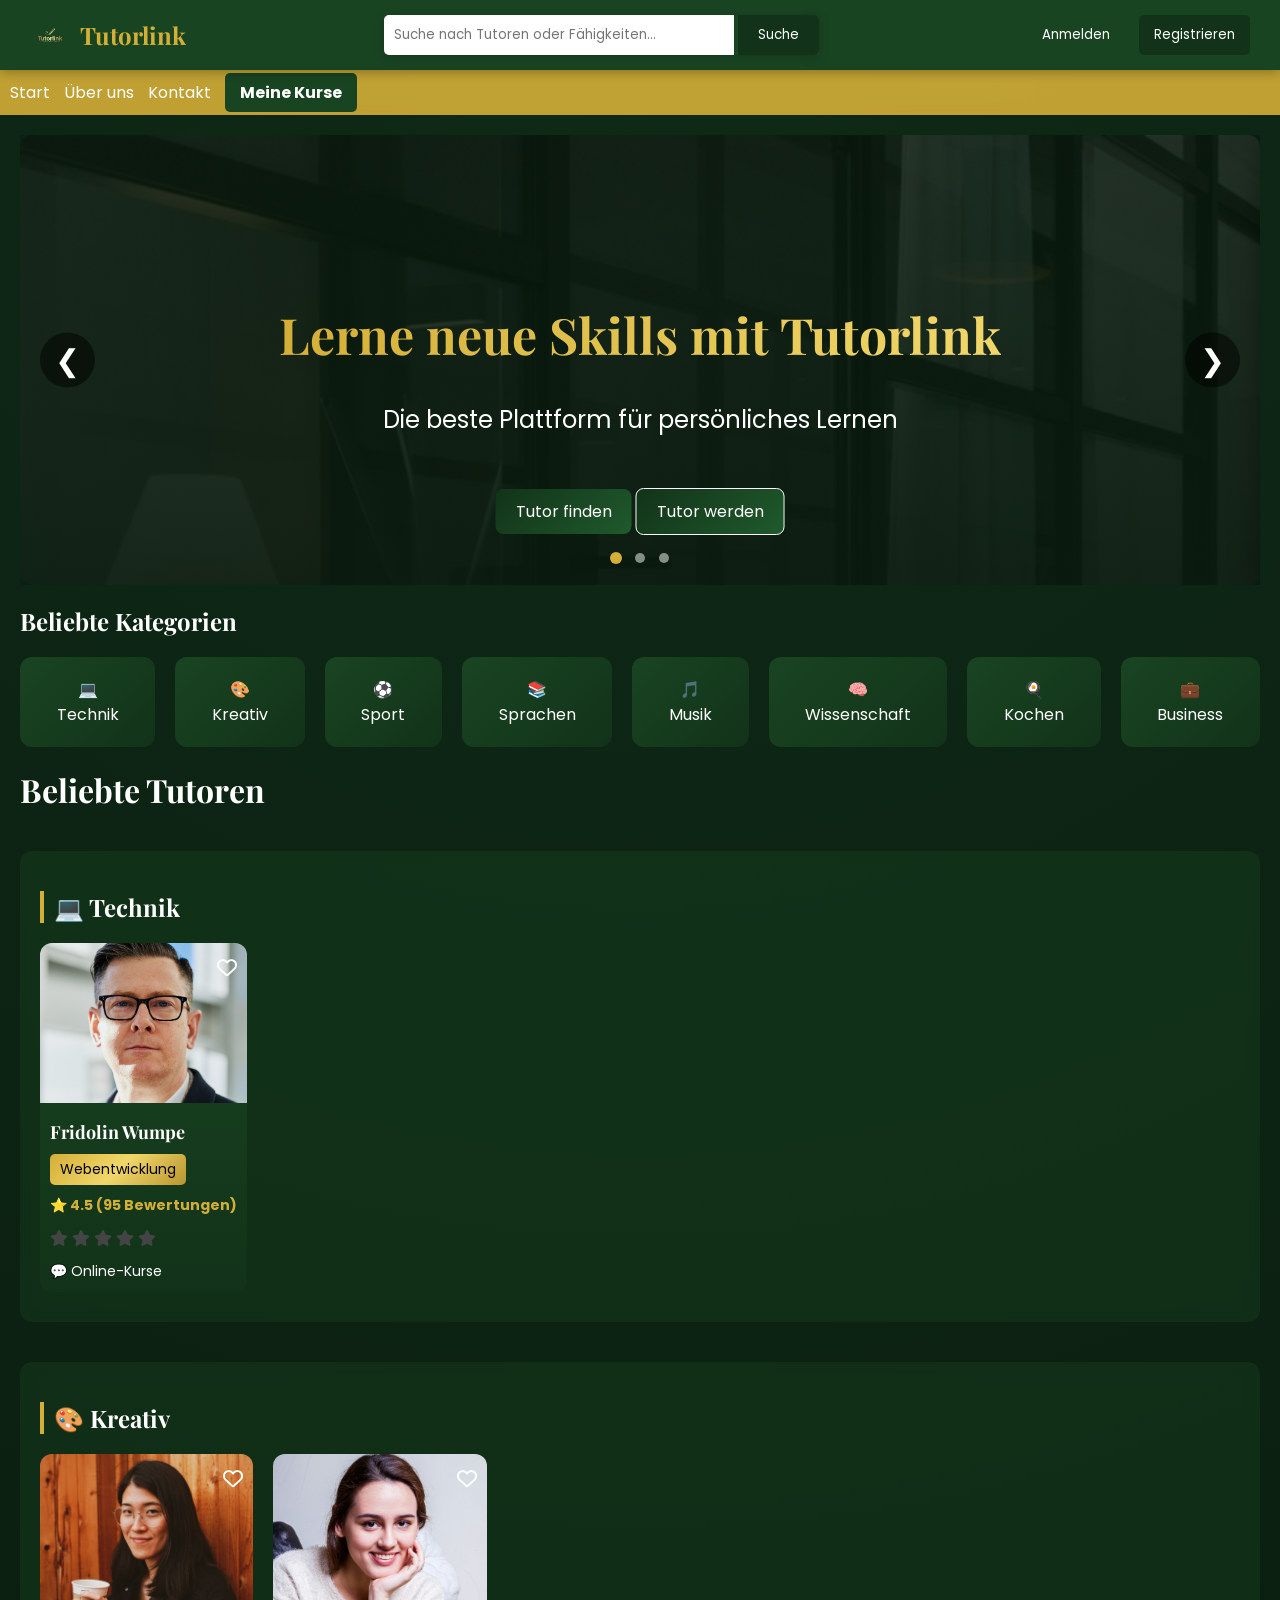
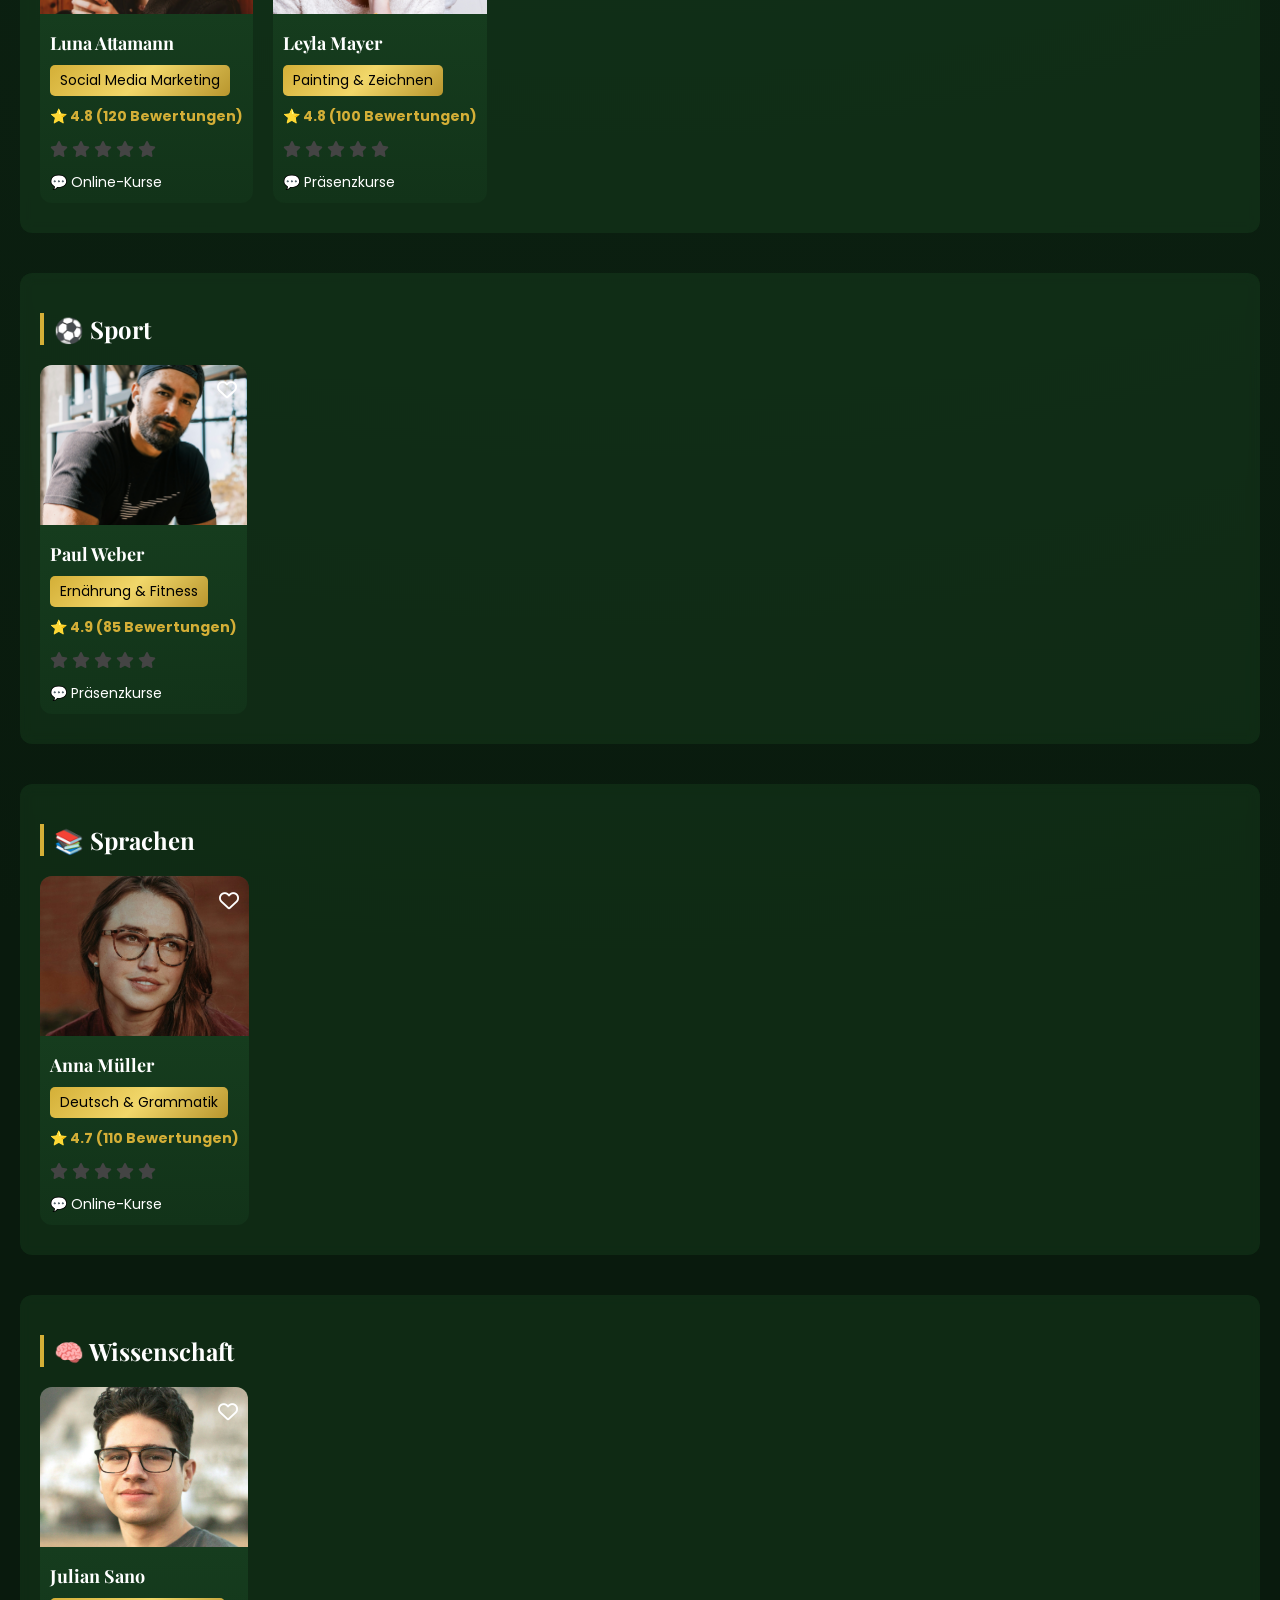
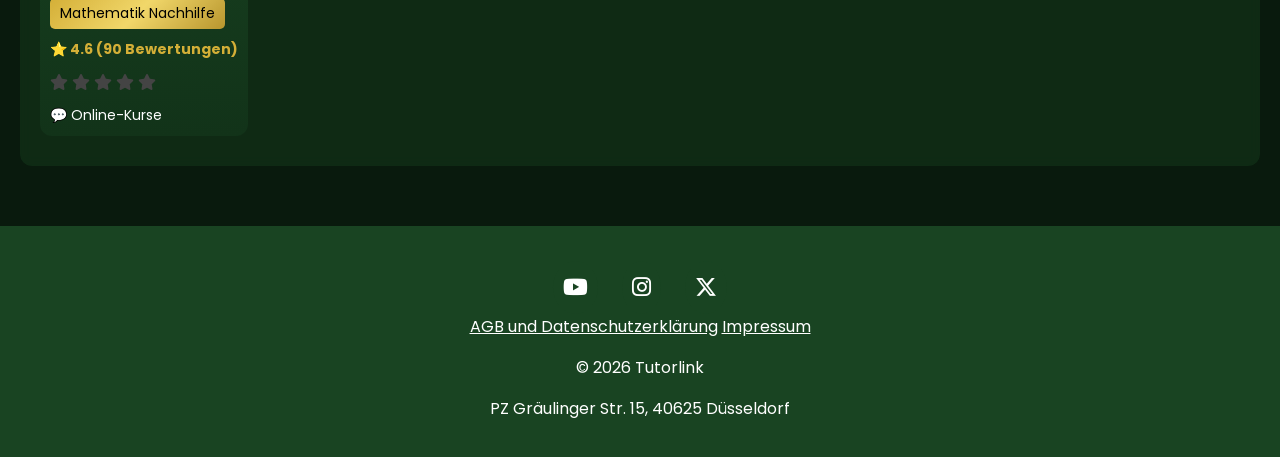
==== index.html @ 3dd3a3ac "Update 1" ====
<!DOCTYPE html>
<html lang="de">
<head>
    <meta charset="UTF-8">
    <link href="https://fonts.googleapis.com/css2?family=Playfair+Display&family=Poppins&display=swap" rel="stylesheet">
    <title>Tutorlink</title>
    <link rel="stylesheet" href="css/style.css">
    <link rel="icon" href="images/favicon.ico" type="image/x-icon">
    <link rel="stylesheet" href="https://cdnjs.cloudflare.com/ajax/libs/font-awesome/6.5.0/css/all.min.css">
</head>
<body>

<header class="header">
    <div class="logo">
        <img src="images/tutorlink_logo_transparent.png" alt="Tutorlink Logo">
        <span>Tutorlink</span>
    </div>
    
    <div class="search-bar">
        <input type="text" placeholder="Suche nach Tutoren oder Fähigkeiten...">
        <button>Suche</button>
    </div>

    <div class="actions">
        <button class="login" onclick="openLogin()">Anmelden</button>
        <button class="register" onclick="openRegister()">Registrieren</button>
    </div>
</header>

<nav>
    <a href="#">Start</a>
    <a href="#">Über uns</a>
    <a href="#">Kontakt</a>
    <a href="#" class="highlight">Meine Kurse</a>
</nav>

<main>
    <section class="hero-slider">
        
        <div class="slides">

            <div class="slide">
                <h1>Lerne neue Skills mit Tutorlink</h1>
                <p>Die beste Plattform für persönliches Lernen</p>
            </div>

            <div class="slide">
                <h1>Konkurrenz ist unpersönlich</h1>
                <p>Plattformen wie Whop oder Gumroad fokussieren sich nicht auf individuelles Lernen</p>
            </div>

            <div class="slide">
                <h1>Warum Tutorlink?</h1>
                <p>Persönlich, flexibel und direkt mit echten Tutoren</p>
            </div>

        </div>

        <button class="arrow left" onclick="prevSlide()">❮</button>
        <button class="arrow right" onclick="nextSlide()">❯</button>
        
        <div class="hero-content">  
            <div class ="auswahl">
                <a href="suche.html" class="btn">Tutor finden</a>
                <a href="registrieren.html" class="btn secondary">Tutor werden</a>
            </div>
        </div>

        <div class="slider-dots">
            <span class="dot active" onclick="goToSlide(0)"></span>
            <span class="dot" onclick="goToSlide(1)"></span>
            <span class="dot" onclick="goToSlide(2)"></span>
        </div>

    </section>
    
    <section class="categories">
        <h1>Beliebte Kategorien</h1>
        
        <div class="category-list">
            <a href="#technik" class="category">💻 Technik</a>
            <a href="#kreativ" class="category">🎨 Kreativ</a>
            <a href="#sport" class="category">⚽ Sport</a>
            <a href="#sprachen" class="category">📚 Sprachen</a>
            <a href="#musik" class="category">🎵 Musik</a>
            <a href="#wissenschaft" class="category">🧠 Wissenschaft</a>
            <a href="#kochen" class="category">🍳 Kochen</a>
            <a href="#business" class="category">💼 Business</a>
        </div>
    </section>

        <h1>Beliebte Tutoren</h1>

    <section id="technik" class="tutor-section">
        <h2>💻 Technik</h2>
        <div class="card-row">
            <div class="card" onclick="openTutorPopup('fridolin')">
                <img src="images/tutor1.jpg" alt="Tutor 1">
                <h3>Fridolin Wumpe</h3>
                <p class="category-tag">Webentwicklung</p>
                <p class="rating">⭐ 4.5 (95 Bewertungen)</p>
                <div class="stars">
                    <i class="fa-solid fa-star" data-value="1"></i>
                    <i class="fa-solid fa-star" data-value="2"></i>
                    <i class="fa-solid fa-star" data-value="3"></i>
                    <i class="fa-solid fa-star" data-value="4"></i>
                    <i class="fa-solid fa-star" data-value="5"></i>
                </div>
                <p class="kursart">💬 Online-Kurse</p>
                <div class="favorite">
                    <i class="fa-regular fa-heart"></i>
                </div>
            </div>
        </div>
    </section>

    <section id="kreativ" class="tutor-section">
        <h2>🎨 Kreativ</h2>
        <div class="card-row">
            <div class="card" onclick="openTutorPopup('luna')">
                <img src="images/tutor2.jpg" alt="Tutor 2">
                <h3>Luna Attamann</h3>
                <p class="category-tag">Social Media Marketing</p>
                <p class="rating">⭐ 4.8 (120 Bewertungen)</p>
                <div class="stars">
                    <i class="fa-solid fa-star" data-value="1"></i>
                    <i class="fa-solid fa-star" data-value="2"></i>
                    <i class="fa-solid fa-star" data-value="3"></i>
                    <i class="fa-solid fa-star" data-value="4"></i>
                    <i class="fa-solid fa-star" data-value="5"></i>
                </div>
                <p class="kursart">💬 Online-Kurse</p>
                <div class="favorite">
                    <i class="fa-regular fa-heart"></i>
                </div>
            </div>

            <div class="card" onclick="openTutorPopup('leyla')">
                <img src="images/tutor6.jpg" alt="Tutor 6">
                <h3>Leyla Mayer</h3>
                <p class="category-tag">Painting & Zeichnen</p>
                <p class="rating">⭐ 4.8 (100 Bewertungen)</p>
                <div class="stars">
                    <i class="fa-solid fa-star" data-value="1"></i>
                    <i class="fa-solid fa-star" data-value="2"></i>
                    <i class="fa-solid fa-star" data-value="3"></i>
                    <i class="fa-solid fa-star" data-value="4"></i>
                    <i class="fa-solid fa-star" data-value="5"></i>
                </div>
                <p class="kursart">💬 Präsenzkurse</p>
                <div class="favorite">
                    <i class="fa-regular fa-heart"></i>
                </div>
            </div>
        </div>
    </section>

    <section id="sport" class="tutor-section">
        <h2>⚽ Sport</h2>
        <div class="card-row">
            <div class="card" onclick="openTutorPopup('paul')">
                <img src="images/tutor3.jpg" alt="Tutor 3">
                <h3>Paul Weber</h3>
                <p class="category-tag">Ernährung & Fitness</p>
                <p class="rating">⭐ 4.9 (85 Bewertungen)</p>
                <div class="stars">
                    <i class="fa-solid fa-star" data-value="1"></i>
                    <i class="fa-solid fa-star" data-value="2"></i>
                    <i class="fa-solid fa-star" data-value="3"></i>
                    <i class="fa-solid fa-star" data-value="4"></i>
                    <i class="fa-solid fa-star" data-value="5"></i>
                </div>
                <p class="kursart">💬 Präsenzkurse</p>
                <div class="favorite">
                    <i class="fa-regular fa-heart"></i>
                </div>
            </div>
        </div>
    </section>

    <section id="sprachen" class="tutor-section">
        <h2>📚 Sprachen</h2>
        <div class="card-row">
            <div class="card" onclick="openTutorPopup('anna')">
                <img src="images/tutor4.jpg" alt="Tutor 4">
                <h3>Anna Müller</h3>
                <p class="category-tag">Deutsch & Grammatik</p>
                <p class="rating">⭐ 4.7 (110 Bewertungen)</p>
                <div class="stars">
                    <i class="fa-solid fa-star" data-value="1"></i>
                    <i class="fa-solid fa-star" data-value="2"></i>
                    <i class="fa-solid fa-star" data-value="3"></i>
                    <i class="fa-solid fa-star" data-value="4"></i>
                    <i class="fa-solid fa-star" data-value="5"></i>
                </div>
                <p class="kursart">💬 Online-Kurse</p>
                <div class="favorite">
                    <i class="fa-regular fa-heart"></i>
                </div>
            </div>
        </div>
    </section>

    <section id="wissenschaft" class="tutor-section">
        <h2>🧠 Wissenschaft</h2>
        <div class="card-row">
            <div class="card" onclick="openTutorPopup('julian')">
                <img src="images/tutor5.jpg" alt="Tutor 5">
                <h3>Julian Sano</h3>
                <p class="category-tag">Mathematik Nachhilfe</p>
                <p class="rating">⭐ 4.6 (90 Bewertungen)</p>
                <div class="stars">
                    <i class="fa-solid fa-star" data-value="1"></i>
                    <i class="fa-solid fa-star" data-value="2"></i>
                    <i class="fa-solid fa-star" data-value="3"></i>
                    <i class="fa-solid fa-star" data-value="4"></i>
                    <i class="fa-solid fa-star" data-value="5"></i>
                </div>
                <p class="kursart">💬 Online-Kurse</p>
                <div class="favorite">
                    <i class="fa-regular fa-heart"></i>
                </div>
            </div>
        </div>
    </section>
</main>

<footer>
    <div class="socials">
        <a href="#"><i class="fab fa-youtube"></i></a>
        <a href="#"><i class="fab fa-instagram"></i></a>
        <a href="#"><i class="fab fa-x-twitter"></i></a>   
    </div>
    <a href="#">AGB und Datenschutzerklärung</a>
    <a href="#">Impressum</a>
    <p>© 2026 Tutorlink</p>
    <p>PZ Gräulinger Str. 15, 40625 Düsseldorf</p>
</footer>

<div class="popup" id="tutorPopup">
    <div class="popup-content">
        <span class="close" onclick="closeTutorPopup()">&times;</span>
        
        <h2 id="popup-name">Tutor Name</h2>
        <p id="popup-category">Kategorie</p>
        <p id="popup-rating">Bewertung</p>
        <p id="kursart">Kursart</p>
        <p id="popup-description">Beschreibung des Tutors</p>

        <button class="btn">Jetzt buchen</button>
    </div>
</div>

<div class="popup" id="loginPopup">
    <div class="popup-content">
        <span class="close" onclick="closeLogin()">&times;</span>
        <h2>Anmelden</h2>
        <input type="text" placeholder="E-Mail">
        <input type="password" placeholder="Passwort">
        <button class="btn">Login</button>
        <p>Noch kein Konto?</p>
        <button class="switch-btn" onclick="switchToRegister()">Registrieren</button>
    </div>
</div>

<div class="popup" id="registerPopup">
    <div class="popup-content">
        <span class="close" onclick="closeRegister()">&times;</span>
        <h2>Registrieren</h2>
        <input type="text" placeholder="Name">
        <input type="text" placeholder="E-Mail">
        <input type="password" placeholder="Passwort">
        <button class="btn">Registrieren</button>
        <p>Schon ein Konto?</p>
        <button class="switch-btn" onclick="switchToLogin()">Anmelden</button>
    </div>
</div>

<script src="js/script.js"></script>

</body>

</html>
---- css/style.css ----
* {
    box-sizing: border-box;
}

html {
    scroll-behavior: smooth;
}

.header {
    position: sticky;
    top: 0;
    z-index: 1000;
    background-color: #194422;
    box-shadow: 0 2px 10px rgba(0, 0, 0, 0.3);
    display: flex;
    align-items: center;
    justify-content: space-between;
    padding: 15px 30px;
}

body {
    font-family: 'Poppins', sans-serif;
    margin: 0;
    color: white;

    background: radial-gradient(circle at top, #0f2a17, #091a0d 70%);
    animation: fadeIn 1s ease-in;
}

@keyframes fadeIn {
    from { opacity: 0; }
    to { opacity: 1; }
}

.logo {
    display: flex;
    align-items: center;
    gap: 10px;

    font-family: 'Playfair Display', serif;
    font-size: 24px;
    font-weight: bold;
    color: #d4af37;
}

.logo img {
    width: 40px;
}

.search-bar {
    box-shadow: 0 2px 10px rgba(0, 0, 0, 0.2);
    font-family: 'Poppins', sans-serif;
}

.search-bar input {
    padding: 10px;
    width: 350px;

    border: none;
    border-radius: 5px 0 0 5px;
    outline: none;
    font-family: 'Poppins', sans-serif;
}

.search-bar button {
    padding: 10px 20px;
    background-color: #123319;
    color: white;
    border: none;
    border-radius: 0 5px 5px 0;
    cursor: pointer;
    font-family: 'Poppins', sans-serif;
}

.actions button {
    margin-left: 10px;
    padding: 10px 15px;

    border: none;
    border-radius: 5px;
    cursor: pointer;
    font-family: 'Poppins', sans-serif;
}

button:hover, .btn:hover {
    opacity: 0.8;
}

.login {
    background-color: transparent;
    color: white;
    border: 1px solid white;
}

.register {
    background-color: #123319;
    color: white;
}

nav {
    background-color: rgba(212, 175, 55, 0.9);
    backdrop-filter: blur(6px);
    padding: 10px;
    position: sticky;
    top: 70px;
    z-index: 999;
}

nav a {
    color: white;
    margin-right: 10px;
    text-decoration: none;
}

nav a:hover {
    color: #194422;
}

nav .highlight {
    background-color: #194422;
    color: white;
    font-weight: bold;
    padding: 8px 15px;
    border-radius: 5px;
}

nav .highlight:hover {
    background-color: #123319;
}

main {
    padding: 20px;
}

main a {
    text-decoration: none;
}

button {
    background-color: #123319;
    color: white;
    border: none;
    padding: 10px 20px;
    cursor: pointer;
}

.auswahl {
    animation: fadeIn 1s ease 1s;
    animation-fill-mode: backwards;
}

.btn {
    display: inline-block;
    background: linear-gradient(135deg, #123319, #1f5a2c);
    color: white;
    padding: 10px 20px;
    text-decoration: none;
    border-radius: 8px;
    transition: all 0.3s ease;
    animation: pulse 2s infinite;
    font-family: 'Poppins', sans-serif;
}

@keyframes pulse {
    0% { box-shadow: 0 0 0 0 rgba(212, 175, 55, 0.4); }
    70% { box-shadow: 0 0 0 10px rgba(212, 175, 55, 0); }
    100% { box-shadow: 0 0 0 0 rgba(212, 175, 55, 0); }
}

.btn.secondary {
    background-color: transparent;
    border: 1px solid white;
}

.btn:hover {
    transform: translateY(-3px) scale(1.03);
    box-shadow: 0 5px 15px rgba(0, 0, 0, 0.3);
}

.hero {
    text-align: center;
    padding: 60px 20px;

    background: linear-gradient(rgba(9,26,13,0.85), rgba(9,26,13,0.95)), url('../images/office-background.jpg');
    
    background-size: cover;
    background-position: center;
    
    border-radius: 12px;
    
    box-shadow: 0 0 30px rgba(0, 0, 0, 0.4);
}

.hero-slider {
    overflow: hidden;
    position: relative;
    height: 450px;
}

.slides {
    display: flex;
    transition: transform 0.8s ease-in-out;
}

.slide {
    width: 100%;
    height: 450px;
    flex-shrink: 0;
    
    text-align: center;
    display: flex;
    flex-direction: column;
    justify-content: center;
    align-items: center;
    padding: 80px 40px;
    background-size: cover;
    background-position: center;
    background-repeat: no-repeat;
    border-radius: 12px;
    overflow: hidden;
    box-shadow: 0 0 30px rgba(0, 0, 0, 0.4);
}

.slide:nth-child(1) {
    background: linear-gradient(rgba(9,26,13,0.85), rgba(9,26,13,0.95)), url('../images/hero1.jpg');
}

.slide:nth-child(1) h1 {
    color: #d4af37;
}

.slide:nth-child(2) {
    background: linear-gradient(rgba(9,26,13,0.85), rgba(9,26,13,0.95)), url('../images/hero2.jpg');
    text-align: left;
    align-items: flex-start;
    padding-left: 80px;
}

.slide:nth-child(3) {
    background: linear-gradient(rgba(9,26,13,0.85), rgba(9,26,13,0.95)), url('../images/hero3.jpg');
}

.slide:nth-child(3) h1 {
    font-size: 60px;
    letter-spacing: 2px;
}

.slider-dots {  
    position: absolute;
    bottom: 15px;
    left: 50%;
    transform: translateX(-50%);
}

.dot {
    height: 10px;
    width: 10px;
    margin: 0 5px;
    background-color: rgba(255, 255, 255, 0.5);
    border-radius: 50%;
    display: inline-block;
    cursor: pointer;
    transition: background-color 0.3s;
}

.dot.active {
    background-color: #d4af37;
    transform: scale(1.2);
}

.arrow {
    position: absolute;
    top: 50%;
    transform: translateY(-50%);
    
    background-color: rgba(0, 0, 0, 0.5);
    color: white;
    border: none;
    padding: 10px 15px;
    cursor: pointer;
    font-size: 30px;
    border-radius: 50%;
    transition: 0.3s;
}

.arrow:hover {
    background-color: #d4af37;
    color: black;
}

.arrow.left {
    left: 20px;
}

.arrow.right {
    right: 20px;
}

.hero-content {
    position: absolute;
    bottom: 50px;
    left: 50%;
    transform: translateX(-50%);
    
    animation: fadeInUp 1s ease;
}

@keyframes fadeInUp {
    from { opacity: 0; transform: translate(-50%, -30px); }
    to { opacity: 1; transform: translate(-50%, 0); }
}

.hero-slider h1 {
    font-size: 50px;
    margin-bottom: 10px;
    
    background: linear-gradient(90deg, #d4af37, #f1d76a);
    background-clip: text;
    
    -webkit-text-fill-color: transparent;
    animation: slideDown 0.8s ease;
}

.hero-slider p {
    font-size: 24px;
    background: white;
    background-clip: text;
    -webkit-text-fill-color: transparent;
    animation: slideDown 0.8s ease 0.3s;
    animation-fill-mode: backwards;
}

@keyframes slideDown {
    from { transform: translateY(-30px); opacity: 0; }
    to { transform: translateY(0); opacity: 1; }
}

.hero p {
    font-size: 22px;
    margin-bottom: 30px;
    animation: fadeIn 1s ease 0.5s;
    animation-fill-mode: backwards;
}

.category-list {
    display: flex;
    gap: 20px;
    justify-content: center;
    margin-top: 20px;
}

.category-list a {
    color: white;
    text-decoration: none;
}

.category {
    background: linear-gradient(135deg, #194422, #123319);
    padding: 20px 25px;
    border-radius: 12px;
    
    text-align: center;
    cursor: pointer;

    transition: all 0.3s ease;
}

.category:hover {
    background: linear-gradient(135deg, #d4af37, #f1d76a);
    color: black;

    transform: translateY(-6px) scale(1.05);
    box-shadow: 0 0 10px rgba(212, 175, 55, 0.5);
}

.tutor-section {
    margin-top: 40px;
    padding: 20px;
    background-color: rgba(25, 68, 34, 0.4);
    border-radius: 12px;
    backdrop-filter: blur(6px);
    opacity: 0;
    transform: translateY(50px);
    transition: 0.6s;
}

.tutor-section h2 {
    margin-bottom: 10px;
    border-left: 4px solid #d4af37;
    padding-left: 10px;
}

.cards {
    display: grid;
    grid-template-columns: repeat(auto-fit, minmax(220px, 1fr));
    gap: 25px;
    padding: 20px 0;
}

.card {
    background: linear-gradient(180deg, #194422, #123319);
    border-radius: 12px;
    overflow: hidden;
    position: relative;
    
    transition: transform 0.3s, box-shadow 0.3s;
}

.card img {
    width: 100%;
    height: 160px;
    object-fit: cover;
}

.card h3 {
    margin: 10px;
    font-size: 18px;
} 

.card p {
    margin: 0 10px 10px 10px;
    font-size: 14px;
}

.card:hover {
    transform: translateY(-10px) scale(1.02);
    box-shadow: 0 15px 30px rgba(0, 0, 0, 0.4);
}

.card-row {
    display: flex;
    gap: 20px;
    overflow-x: auto;
    padding: 10px 0;
}

.card-row::-webkit-scrollbar {
    display: none;
}

.rating {
    color: #d4af37;
    font-weight: bold;
}

.stars {
    margin: 10px;
}

.stars i {
    color: #444;
    cursor: pointer;
    transition: 0.2s;
}

.stars i.active {
    color: #d4af37;
}

.stars i:hover {
    transform: scale(1.2);
}

.favorite {
    position: absolute;
    top: 10px;
    right: 10px;
    font-size: 20px;
    cursor: pointer;
}

.favorite i {
    color: white;
    transition: 0.3s;
}

.favorite i.active {
    color: red;
}

.favorite i:hover {
    transform: scale(1.2);
}

.category-tag {
    background: linear-gradient(135deg, #d4af37, #f1d76a, #b8962e);
    color: black;
    display: inline-block;
    padding: 5px 10px;
    border-radius: 5px;
    margin: 10px;
    font-size: 12px;
}

footer {
    text-align: center;
    padding: 20px;
    background-color: #194422;
    margin-top: 40px;
}

footer a {
    color: white;
}

.socials {
    margin-top: 15px;
}

.socials a {
    background-color: #194422;
    padding: 10px;
    border-radius: 50%;
    display: inline-block;
    color: white;
    margin: 0 10px;
    font-size: 22px;
    transition: all 0.3s;
}

.socials a:hover {
    color: #d4af37;
    transform: translateY(-3px) scale(1.2);
}

.fa-youtube:hover {
    color: #ff0000;
}

.fa-instagram:hover {
    color: #e1306c;
}

.fa-x-twitter:hover {
    color: #1da1f2;
}

.popup {
    display: none;
    position: fixed;
    top: 0;
    left: 0;
    width: 100%;
    height: 100%;

    background-color: rgba(0, 0, 0, 0.7);
    backdrop-filter: blur(5px);

    justify-content: center;
    align-items: center;
    z-index: 2000;
}

.popup-content {
    background: linear-gradient(180deg, #194422, #123319);
    padding: 30px;
    border-radius: 16px;
    width: 380px;
    
    box-shadow: 0 20px 50px rgba(0, 0, 0, 0.5);
    
    text-align: center;
    color: white;

    font-family: 'Poppins', sans-serif;

    animation: popupFade 0.4s ease;
    position: relative;
}

.popup-content h2 {
    font-family: 'Playfair Display', serif;
    font-size: 28px;
    margin-bottom: 20px;

    background: linear-gradient(90deg, #d4af37, #f1d76a);
    background-clip: text;
    -webkit-text-fill-color: transparent;
}

.popup-content p {
    font-size: 14px;
    opacity: 0.8;
}

.popup-content input {
    width: 100%;
    padding: 12px 15px;
    margin: 10px 0;

    border-radius: 8px;
    border: 1px solid rgba(255, 255, 255, 0.2);

    background-color: rgba(255, 255, 255, 0.05);
    color: white;

    font-size: 14px;
    outline: none;

    transition: 0.3s;
}

.popup-content input::placeholder {
    color: rgba(255, 255, 255, 0.5);
}

.popup-content input:focus {
    border: 1px solid #d4af37;
    background-color: rgba(255, 255, 255, 0.1);
    box-shadow: 0 0 10px rgba(212, 175, 55, 0.3);
}

.popup-content .btn {
    width: 100%;
    margin-top: 15px;
    padding: 12px;

    font-size: 15px;
    font-weight: bold;

    border-radius: 8px;
}

.popup-content.large {
    width: 450px;
    text-align: left;
}

.popup-content.large h2 {
    text-align: center;
}

.switch-btn {
    background-color: transparent;
    border: none;
    color: #d4af37;

    margin-top: 10px;
    cursor: pointer;
    font-size: 14px;

    transition: 0.3s;
}

.switch-btn:hover {
    color: #f1d76a;
    text-decoration: underline;
}

@keyframes popupFade {
    from { opacity: 0; transform: scale(0.8); }
    to { opacity: 1; transform: scale(1); }
}

.close {
    position: absolute;
    top: 15px;
    right: 20px;

    font-size: 22px;
    color: rgba(255, 255, 255, 0.6);
    cursor: pointer;

    transition: 0.3s;
}

.close:hover {
    color: #d4af37;
}

h1, h2, h3 {
    font-family: 'Playfair Display', serif;
}
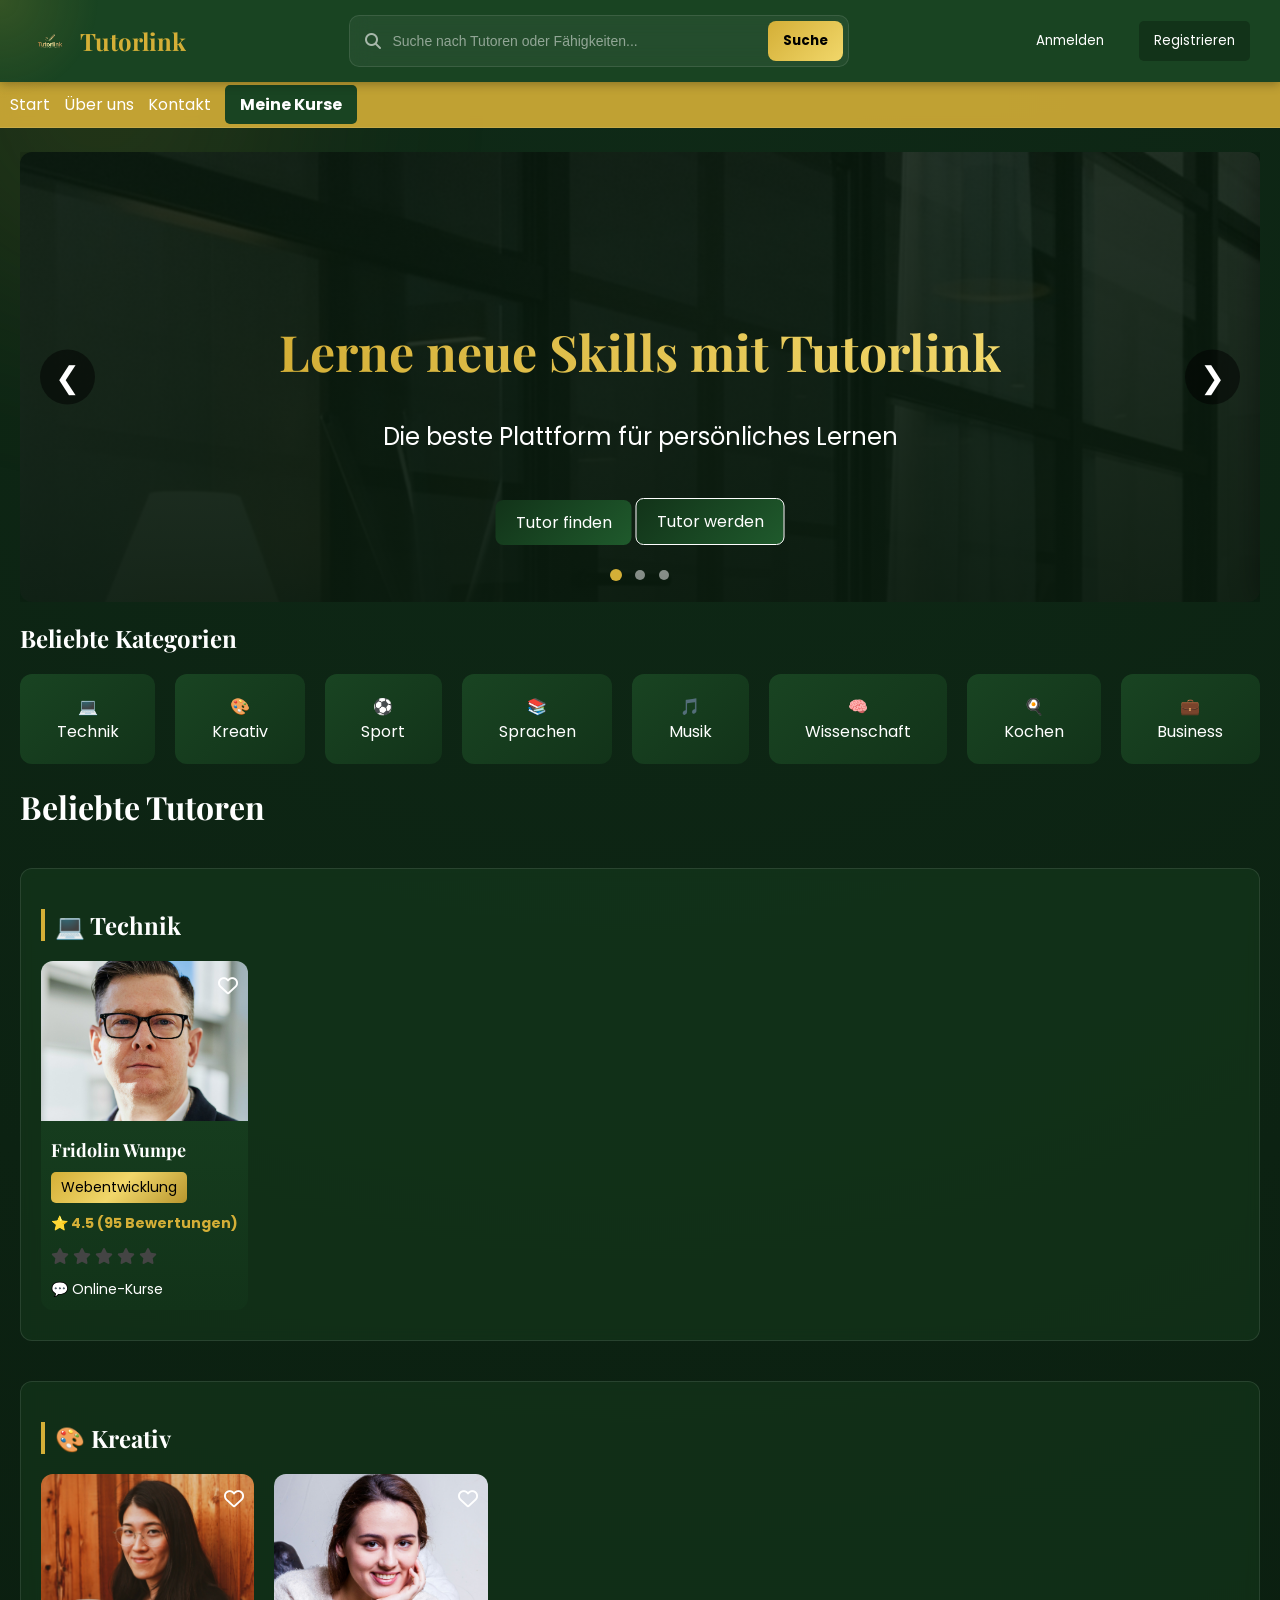
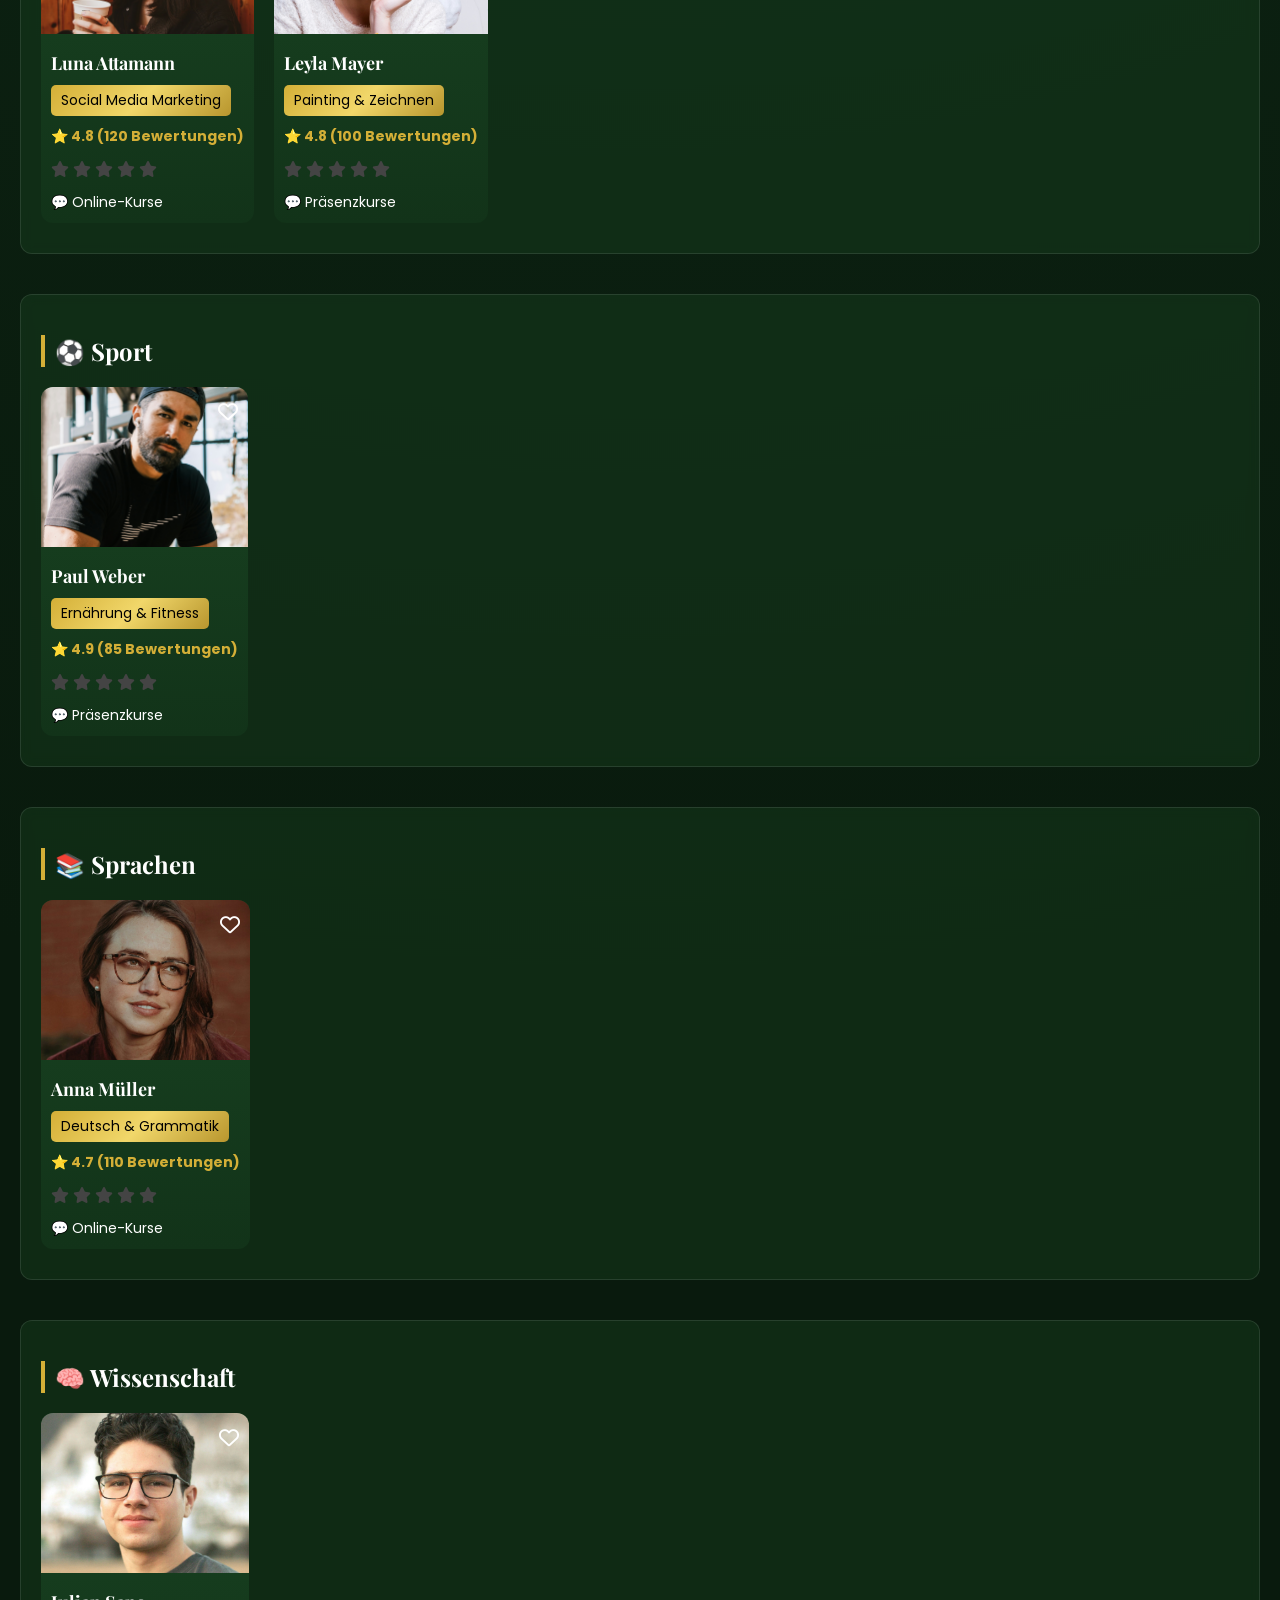
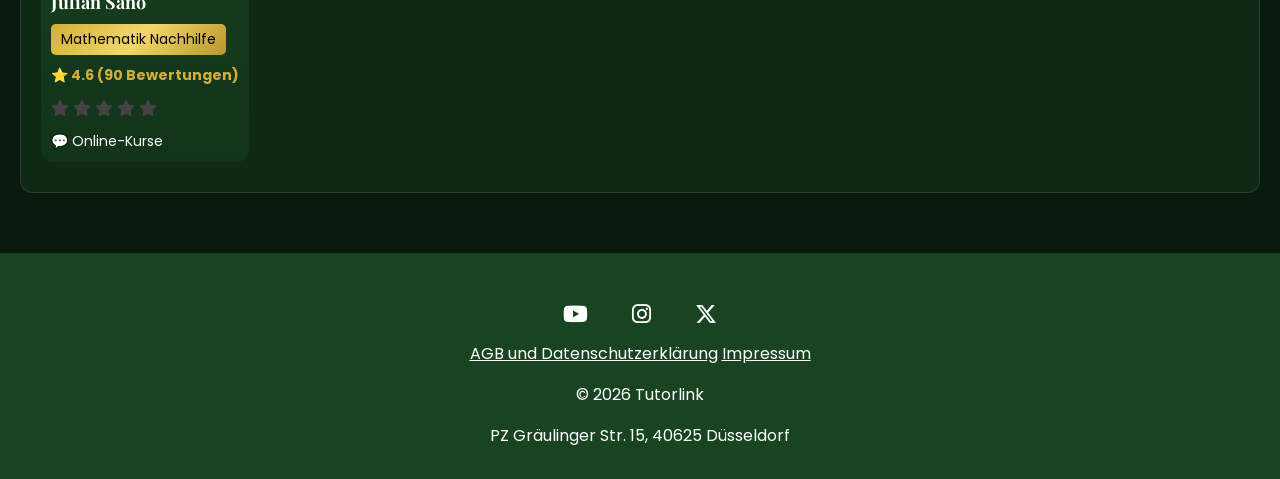
==== commit 521e2d27: "Update2" ====
--- a/index.html
+++ b/index.html
@@ -2,6 +2,7 @@
 <html lang="de">
 <head>
     <meta charset="UTF-8">
+    <meta name="viewport" content="width=device-width, initial-scale=1.0">
     <link href="https://fonts.googleapis.com/css2?family=Playfair+Display&family=Poppins&display=swap" rel="stylesheet">
     <title>Tutorlink</title>
     <link rel="stylesheet" href="css/style.css">
@@ -17,8 +18,9 @@
     </div>
     
     <div class="search-bar">
-        <input type="text" placeholder="Suche nach Tutoren oder Fähigkeiten...">
-        <button>Suche</button>
+        <i class ="fa-solid fa-magnifying-glass"></i>
+        <input type="text" id="searchInput" placeholder="Suche nach Tutoren oder Fähigkeiten...">
+        <button onclick="searchTutors()">Suche</button>
     </div>
 
     <div class="actions">
@@ -244,7 +246,7 @@
         <h2 id="popup-name">Tutor Name</h2>
         <p id="popup-category">Kategorie</p>
         <p id="popup-rating">Bewertung</p>
-        <p id="kursart">Kursart</p>
+        <p id="popup-kursart">Kursart</p>
         <p id="popup-description">Beschreibung des Tutors</p>
 
         <button class="btn">Jetzt buchen</button>
@@ -276,6 +278,8 @@
     </div>
 </div>
 
+<div class="cursor-glow"></div>
+
 <script src="js/script.js"></script>
 
 </body>
--- a/css/style.css
+++ b/css/style.css
@@ -7,8 +7,10 @@
 }
 
 .header {
-    position: sticky;
+    position: fixed;
     top: 0;
+    left: 0;
+    right: 0;
     z-index: 1000;
     background-color: #194422;
     box-shadow: 0 2px 10px rgba(0, 0, 0, 0.3);
@@ -16,15 +18,46 @@
     align-items: center;
     justify-content: space-between;
     padding: 15px 30px;
+    gap: 20px;
+    flex-wrap: wrap;
 }
 
 body {
     font-family: 'Poppins', sans-serif;
     margin: 0;
+    padding-top: calc(var(--header-height) + 50px);
     color: white;
 
     background: radial-gradient(circle at top, #0f2a17, #091a0d 70%);
     animation: fadeIn 1s ease-in;
+    cursor: default;
+}
+
+body::before {
+    content: "";
+    position: fixed;
+    width: 600px;
+    height: 600px;
+    background: radial-gradient(circle, rgba(212, 175, 55, 0.15), transparent 70%);
+    top: -200px;
+    left: -200px;
+    z-index: -1;
+    filter: blur(80px);
+}
+
+.cursor-glow {
+    position: fixed;
+    width: 200px;
+    height: 200px;
+    background: radial-gradient(circle, rgba(212, 175, 55, 0.15), transparent 70%);
+
+    pointer-events: none;
+    border-radius: 50%;
+
+    transform: translate(-50%, -50%);
+    z-index: 9999;
+
+    transition: transform 0.05s linear;
 }
 
 @keyframes fadeIn {
@@ -48,28 +81,66 @@
 }
 
 .search-bar {
-    box-shadow: 0 2px 10px rgba(0, 0, 0, 0.2);
+    display: flex;
+    align-items: center;
+    width: 100%;
+    flex: 1;
+    min-width: 250px;
+    max-width: 500px;
+
+    background: rgba(255, 255, 255, 0.05);
+    border-radius: 10px;
+    padding: 5px;
+
+    backdrop-filter: blur(10px);
+    border: 1px solid rgba(255, 255, 255, 0.1);
+
+    transition: 0.3s;
+}
+
+.search-bar:focus-within {
+    border: 1px solid #d4af37;
+    box-shadow: 0 0 15px rgba(212, 175, 55, 0.3);
+}
+
+.search-bar i {
+    margin: 0 10px;
+    color: rgba(255, 255, 255, 0.6);
+}
+
+.search-bar input {
+    flex: 1;
+    background: transparent;
+    border: none;
+    outline: none;
+    color: white;
+    font-size: 14px;
+}
+
+.search-bar input::placeholder {
+    color: rgba(255, 255, 255, 0.5);
+}
+
+.search-bar button {
+    background: linear-gradient(135deg, #d4af37, #f1d76a);
+    color: black;
+    border: none;
+    padding: 10px 15px;
+    border-radius: 8px;
+    cursor: pointer;
+    font-weight: bold;
+    transition: 0.3s;
     font-family: 'Poppins', sans-serif;
 }
 
-.search-bar input {
-    padding: 10px;
-    width: 350px;
-
-    border: none;
-    border-radius: 5px 0 0 5px;
-    outline: none;
-    font-family: 'Poppins', sans-serif;
-}
-
-.search-bar button {
-    padding: 10px 20px;
-    background-color: #123319;
-    color: white;
-    border: none;
-    border-radius: 0 5px 5px 0;
-    cursor: pointer;
-    font-family: 'Poppins', sans-serif;
+.search-bar button:hover {
+    transform: scale(1.05);
+}
+
+.actions {
+    display: flex;
+    gap: 10px;
+    flex-shrink: 0;
 }
 
 .actions button {
@@ -98,12 +169,15 @@
 }
 
 nav {
+    position: fixed;
+    top: var(--header-height);
+    left: 0;
+    right: 0;
+    z-index: 999;
     background-color: rgba(212, 175, 55, 0.9);
     backdrop-filter: blur(6px);
     padding: 10px;
-    position: sticky;
-    top: 70px;
-    z-index: 999;
+    border-bottom: 1px solid rgba(255, 255, 255, 0.1);
 }
 
 nav a {
@@ -159,6 +233,23 @@
     transition: all 0.3s ease;
     animation: pulse 2s infinite;
     font-family: 'Poppins', sans-serif;
+    position: relative;
+    overflow: hidden;
+}
+
+.btn::after {
+    content: "";
+    position: absolute;
+    width: 0;
+    height: 100%;
+    background: rgba(255, 255, 255, 0.2);
+    left: 0;
+    top: 0;
+    transition: 0.3s;
+}
+
+.btn:hover::after {
+    width: 100%;
 }
 
 @keyframes pulse {
@@ -376,7 +467,9 @@
 .tutor-section {
     margin-top: 40px;
     padding: 20px;
-    background-color: rgba(25, 68, 34, 0.4);
+    background: rgba(25, 68, 34, 0.4);
+    backdrop-filter: blur(10px);
+    border: 1px solid rgba(255, 255, 255, 0.1);
     border-radius: 12px;
     backdrop-filter: blur(6px);
     opacity: 0;
@@ -406,6 +499,17 @@
     transition: transform 0.3s, box-shadow 0.3s;
 }
 
+.card::before {
+    content: "";
+    position: absolute;
+    inset: 0;
+    border-radius: 12px;
+    background: linear-gradient(120deg, transparent, rgba(212, 175, 55, 0.2), transparent);
+    opacity: 0;
+    transition: 0.3s;
+    pointer-events: none;
+}
+
 .card img {
     width: 100%;
     height: 160px;
@@ -424,7 +528,11 @@
 
 .card:hover {
     transform: translateY(-10px) scale(1.02);
-    box-shadow: 0 15px 30px rgba(0, 0, 0, 0.4);
+    box-shadow: 0 20px 40px rgba(0, 0, 0, 0.5), 0 0 20px rgba(212, 175, 55, 0.3);
+}
+
+.card:hover::before {
+    opacity: 1;
 }
 
 .card-row {
@@ -552,7 +660,9 @@
 }
 
 .popup-content {
-    background: linear-gradient(180deg, #194422, #123319);
+    background: rgba(20, 50, 30, 0.6);
+    backdrop-filter: blur(20px);
+    border: 1px solid rgba(212, 175, 55, 0.2);
     padding: 30px;
     border-radius: 16px;
     width: 380px;
@@ -648,8 +758,8 @@
 }
 
 @keyframes popupFade {
-    from { opacity: 0; transform: scale(0.8); }
-    to { opacity: 1; transform: scale(1); }
+    from { opacity: 0; transform: scale(0.7) translateY(20px); }
+    to { opacity: 1; transform: scale(1) translateY(0); }
 }
 
 .close {
@@ -668,6 +778,76 @@
     color: #d4af37;
 }
 
+.card, .category, .tutor-section {
+    opacity: 0;
+    transform: translateY(30px);
+    transition: all 0.6s ease;
+}
+
+.show {
+    opacity: 1;
+    transform: translateY(0);
+}
+
 h1, h2, h3 {
     font-family: 'Playfair Display', serif;
+}
+
+@media (max-width: 768px) {
+
+    .cursor-glow {
+        display: none;
+    }
+    
+    .header {
+        flex-direction: column;
+        gap: 10px;
+        text-align: center;
+    }
+
+    .hero-slider {
+        height: 300px;
+    }
+
+    .slide {
+        height: 300px;
+        padding: 40px 20px;
+    }
+
+    .hero-slider h1 {
+        font-size: 28px;
+    }
+
+    .hero-slider p {
+        font-size: 16px;
+    }
+
+    .category-list {
+        flex-wrap: wrap;
+        gap: 10px;
+    }
+
+    .card-row {
+        overflow-x: scroll;
+    }
+
+    .card {
+        min-width: 200px;
+    }
+}
+
+@media (max-width: 480px) {
+    
+    .hero-slider h1 {
+        font-size: 22px;
+    }
+
+    .hero-slider p {
+        font-size: 14px;
+    }
+
+    .btn {
+        padding: 8px 15px;
+        font-size: 14px;
+    }
 }
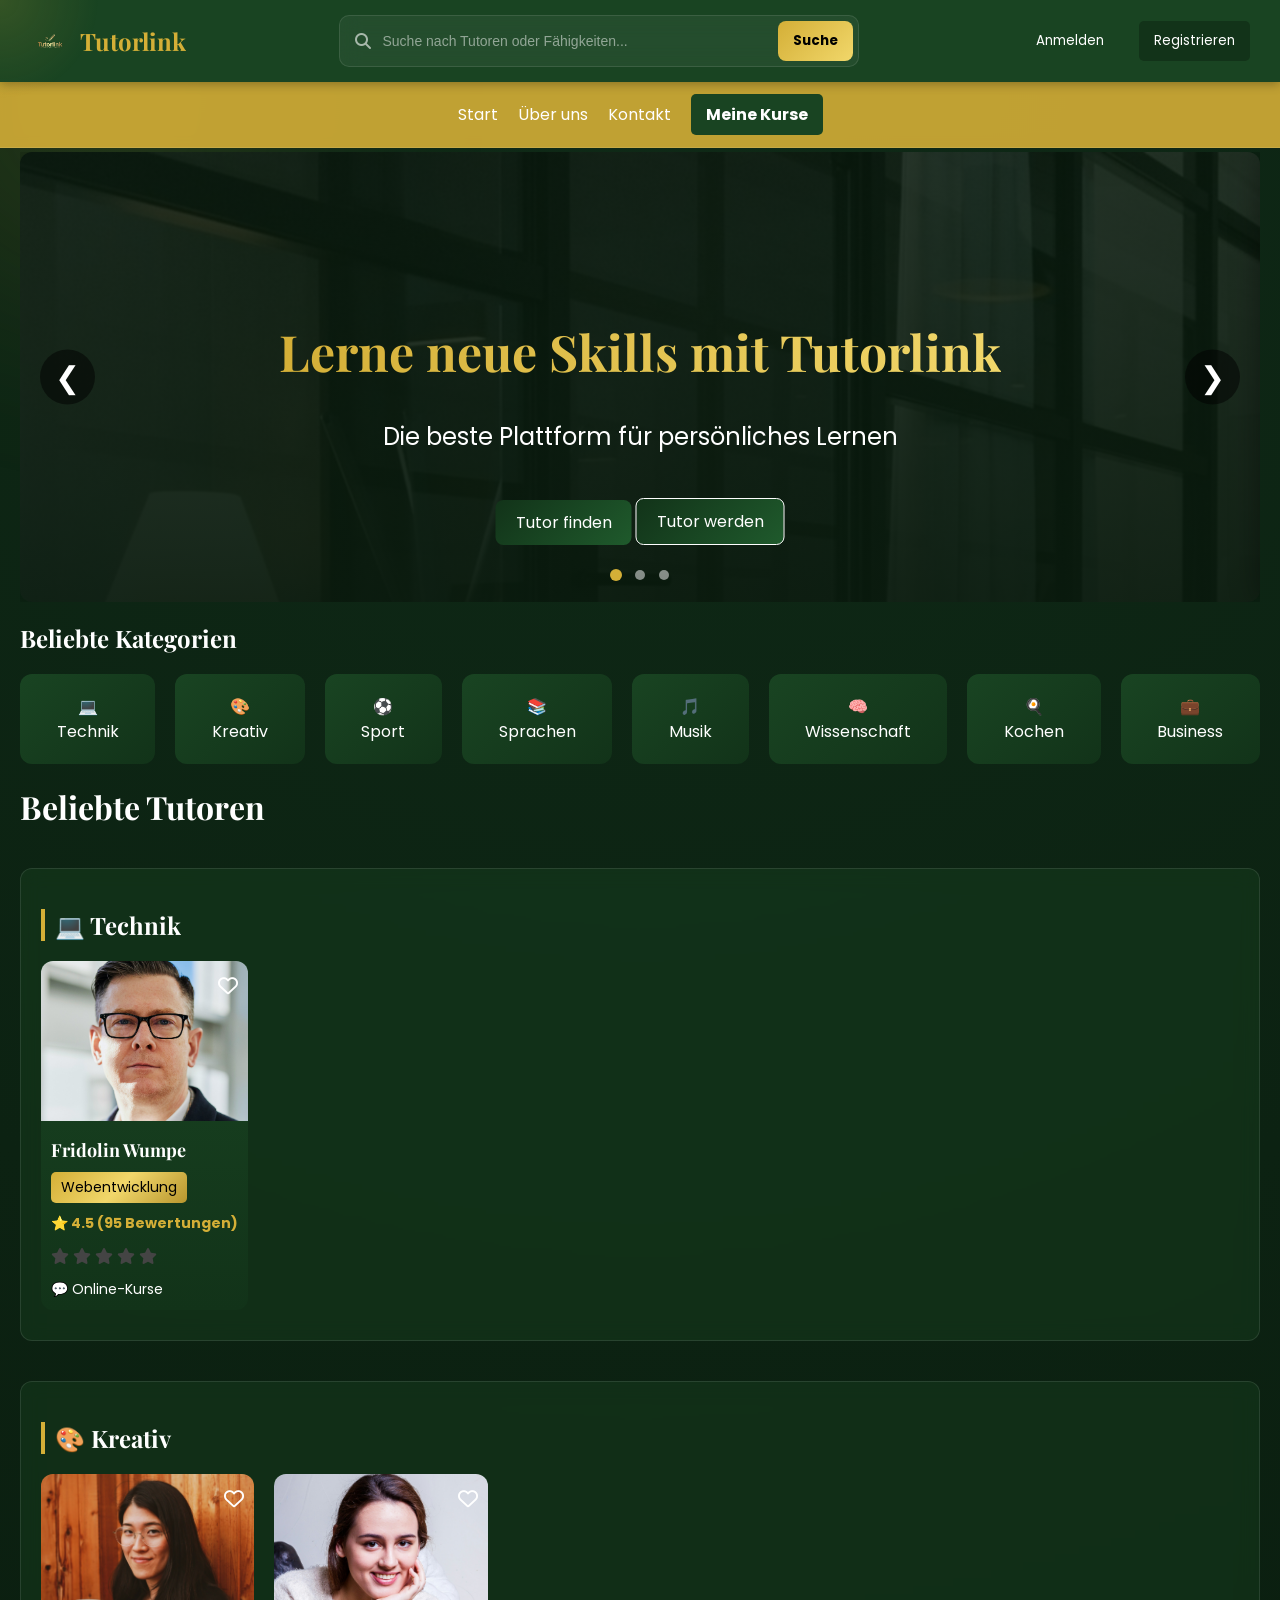
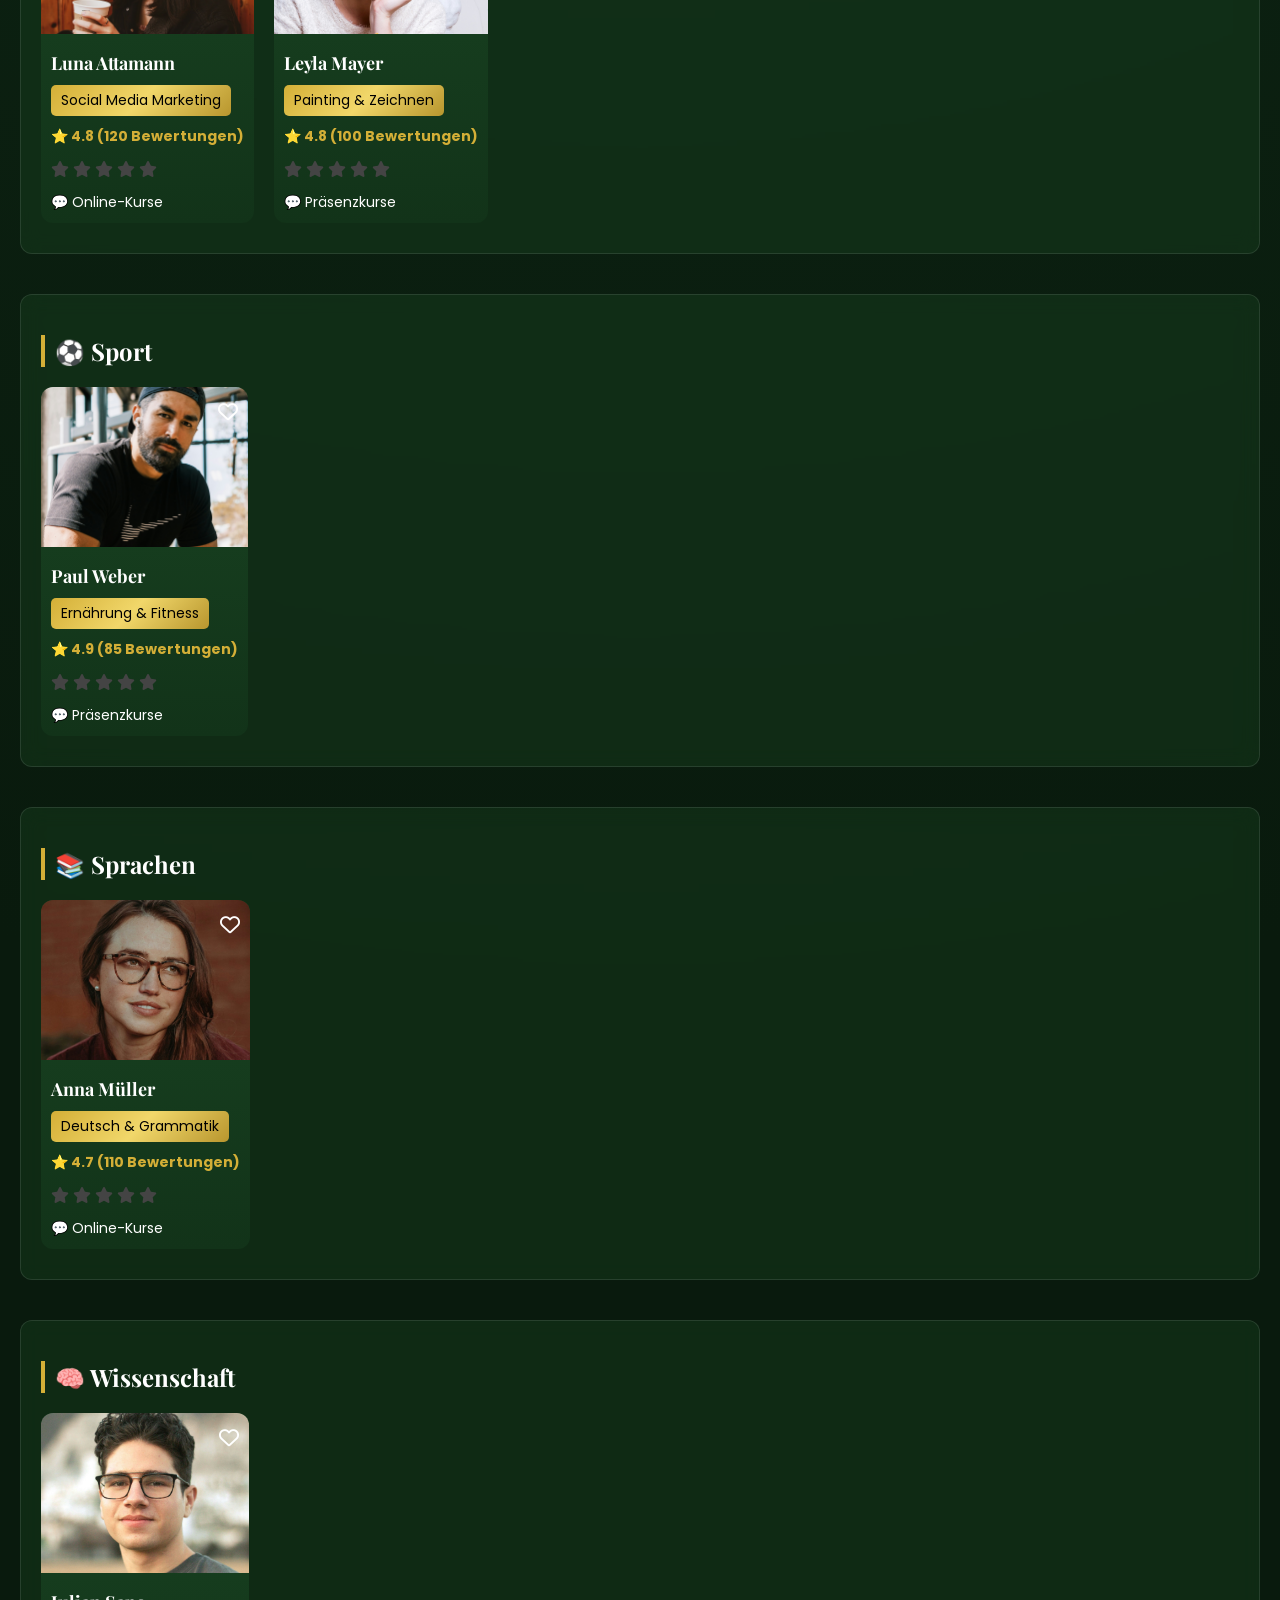
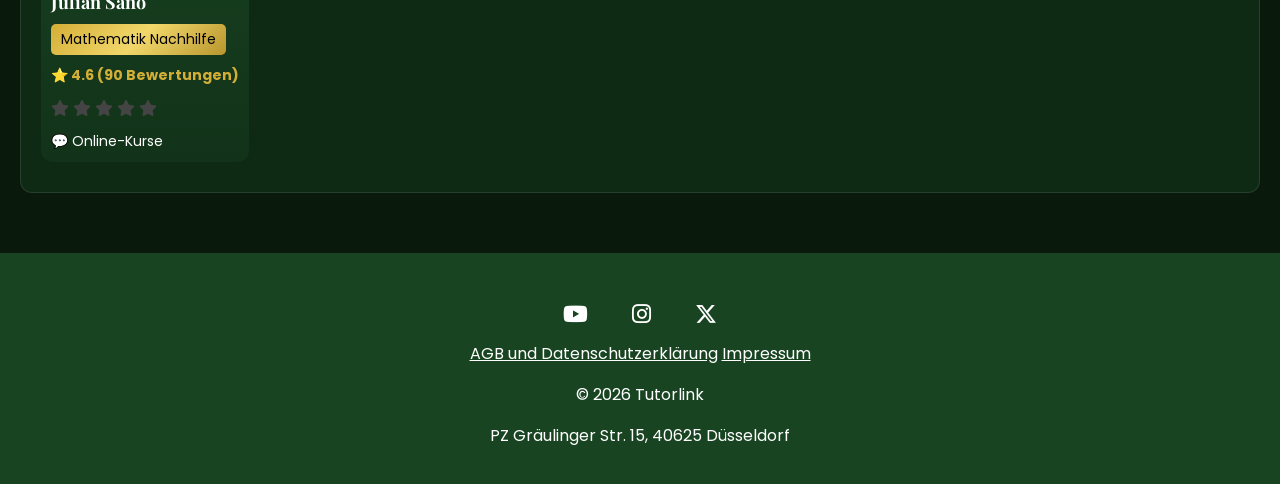
==== commit d6b7f8ca: "Update 3" ====
--- a/index.html
+++ b/index.html
@@ -11,7 +11,20 @@
 </head>
 <body>
 
+    <div class="bottom-nav">
+        <a href="#">🏠</a>
+        <a href="#">🔍</a>
+        <a href="#">📚</a>
+        <a href="#">👤</a>
+    </div>
+
 <header class="header">
+    <div class="mobile-top">
+        <button class="burger" onclick="toggleMenu()">
+            ☰
+        </button>
+    </div>
+    
     <div class="logo">
         <img src="images/tutorlink_logo_transparent.png" alt="Tutorlink Logo">
         <span>Tutorlink</span>
@@ -29,7 +42,8 @@
     </div>
 </header>
 
-<nav>
+<nav id ="mobileNav">
+    <button class="close-nav" onclick="toggleMenu()">✕</button>
     <a href="#">Start</a>
     <a href="#">Über uns</a>
     <a href="#">Kontakt</a>
--- a/css/style.css
+++ b/css/style.css
@@ -84,9 +84,9 @@
     display: flex;
     align-items: center;
     width: 100%;
-    flex: 1;
+    flex: 1 1 420px;
     min-width: 250px;
-    max-width: 500px;
+    max-width: 520px;
 
     background: rgba(255, 255, 255, 0.05);
     border-radius: 10px;
@@ -176,14 +176,19 @@
     z-index: 999;
     background-color: rgba(212, 175, 55, 0.9);
     backdrop-filter: blur(6px);
-    padding: 10px;
+    display: flex;
+    justify-content: center;
+    align-items: center;
+    gap: 20px;
+    flex-wrap: wrap;
+    padding: 12px 0;
     border-bottom: 1px solid rgba(255, 255, 255, 0.1);
 }
 
 nav a {
     color: white;
-    margin-right: 10px;
     text-decoration: none;
+    white-space: nowrap;
 }
 
 nav a:hover {
@@ -200,6 +205,10 @@
 
 nav .highlight:hover {
     background-color: #123319;
+}
+
+.close-nav {
+    display: none;
 }
 
 main {
@@ -471,7 +480,6 @@
     backdrop-filter: blur(10px);
     border: 1px solid rgba(255, 255, 255, 0.1);
     border-radius: 12px;
-    backdrop-filter: blur(6px);
     opacity: 0;
     transform: translateY(50px);
     transition: 0.6s;
@@ -481,13 +489,6 @@
     margin-bottom: 10px;
     border-left: 4px solid #d4af37;
     padding-left: 10px;
-}
-
-.cards {
-    display: grid;
-    grid-template-columns: repeat(auto-fit, minmax(220px, 1fr));
-    gap: 25px;
-    padding: 20px 0;
 }
 
 .card {
@@ -678,6 +679,10 @@
     position: relative;
 }
 
+.bottom-nav {
+    display: none;
+}
+
 .popup-content h2 {
     font-family: 'Playfair Display', serif;
     font-size: 28px;
@@ -793,25 +798,162 @@
     font-family: 'Playfair Display', serif;
 }
 
+.mobile-top {
+    display: none;
+}
+
+.burger {
+    background: transparent;
+    border: none;
+    color: white;
+    font-size: 28px;
+    cursor: pointer;
+}
+
 @media (max-width: 768px) {
+
+    .mobile-top {
+        display: flex;
+        justify-content: flex-start;
+    }
 
     .cursor-glow {
         display: none;
     }
-    
+
     .header {
         flex-direction: column;
-        gap: 10px;
-        text-align: center;
+        align-items: stretch;
+        gap: 12px;
+        padding: 15px;
+    }
+
+    .logo {
+        justify-content: center;
+    }
+
+    .search-bar {
+        width: 100%;
+        max-width: 100%;
+        min-width: unset;
+
+        position: fixed;
+        bottom: 80px;
+        left: 12px;
+        right: 12px;
+        z-index: 4500;
+
+        background: rgba(255, 255, 255, 0.08);
+        backdrop-filter: blur(18px);
+
+        border-radius: 18px;
+        box-shadow: 0 10px 30px rgba(0, 0, 0, 0.35);
+        padding: 8px 8px;
+    }
+
+    .search-bar input {
+        font-size: 16px;
+    }
+
+    .header {
+        padding-bottom: 70px;
+    }
+
+    .actions {
+        width: 100%;
+        justify-content: center;
+        flex-wrap: wrap;
+    }
+
+    nav {
+        position: fixed;
+        top: 0;
+        left: -260px;
+        width: 240px;
+        height: 100vh;
+        background: #123319;
+        padding-top: 80px;
+        display: flex;
+        flex-direction: column;
+        gap: 15px;
+        transition: 0.35s ease;
+        z-index: 3000;
+    }
+
+    .close-nav {
+        position: absolute;
+        top: 15px;
+        right: 15px;
+        background: transparent;
+        border: none;
+        color: white;
+        font-size: 28px;
+        cursor: pointer;
+        padding: 5px 10px;
+        transition: 0.2s ease;
+        display: flex;
+        z-index: 9999;
+    }
+
+    .close-nav:hover {
+        color: #d4af37;
+        transform: scale(1.1);
+    }
+
+    nav.open {
+        left: 0;
+    }
+
+    nav a {
+        padding: 12px 20px;
+        font-size: 18px;
+    }
+
+    .bottom-nav {
+        position: fixed;
+        bottom: 12px;
+        left: 12px;
+        right: 12px;
+
+        background: rgba(255,255,255,0.08);
+        backdrop-filter: blur(22px);
+
+        display: flex;
+        justify-content: space-around;
+        padding: 14px;
+
+        border-radius: 22px;
+
+        box-shadow: 0 10px 35px rgba(0,0,0,0.35);
+        z-index: 5000;
+    }
+
+    .bottom-nav a {
+        color: white;
+        text-decoration: none;
+        font-size: 24px;
+        transition: 0.25s;
+    }
+
+    .bottom-nav a:hover {
+        transform: translateY(-5px) scale(1.1);
+    }
+
+    body.menu-open::after {
+        content: "";
+        position: fixed;
+        inset: 0;
+        background: rgba(0, 0, 0, 0.45);
+        z-index: 2500;
     }
 
     .hero-slider {
-        height: 300px;
+        height: 320px;
     }
 
     .slide {
-        height: 300px;
-        padding: 40px 20px;
+        height: 320px;
+        padding: 30px 20px;
     }
 
     .hero-slider h1 {
@@ -828,11 +970,39 @@
     }
 
     .card-row {
-        overflow-x: scroll;
+        scroll-snap-type: x mandatory;
+        padding-bottom: 10px;
+        overflow-x: auto;
     }
 
     .card {
-        min-width: 200px;
+        border-radius: 22px;
+        overflow: hidden;
+        min-width: 88%;
+        scroll-snap-align: center;
+    }
+
+    .card img {
+        height: 190px;
+    }
+
+    footer {
+        padding-bottom: 90px;
+    }
+}
+
+@media (hover: none) {
+    .card:hover,
+    .btn:hover,
+    .category:hover {
+        transform: none;
+        box-shadow: none;
+    }
+}
+
+@media (hover: none) and (pointer: coarse) {
+    .cursor-glow {
+        display: none !important;
     }
 }
 
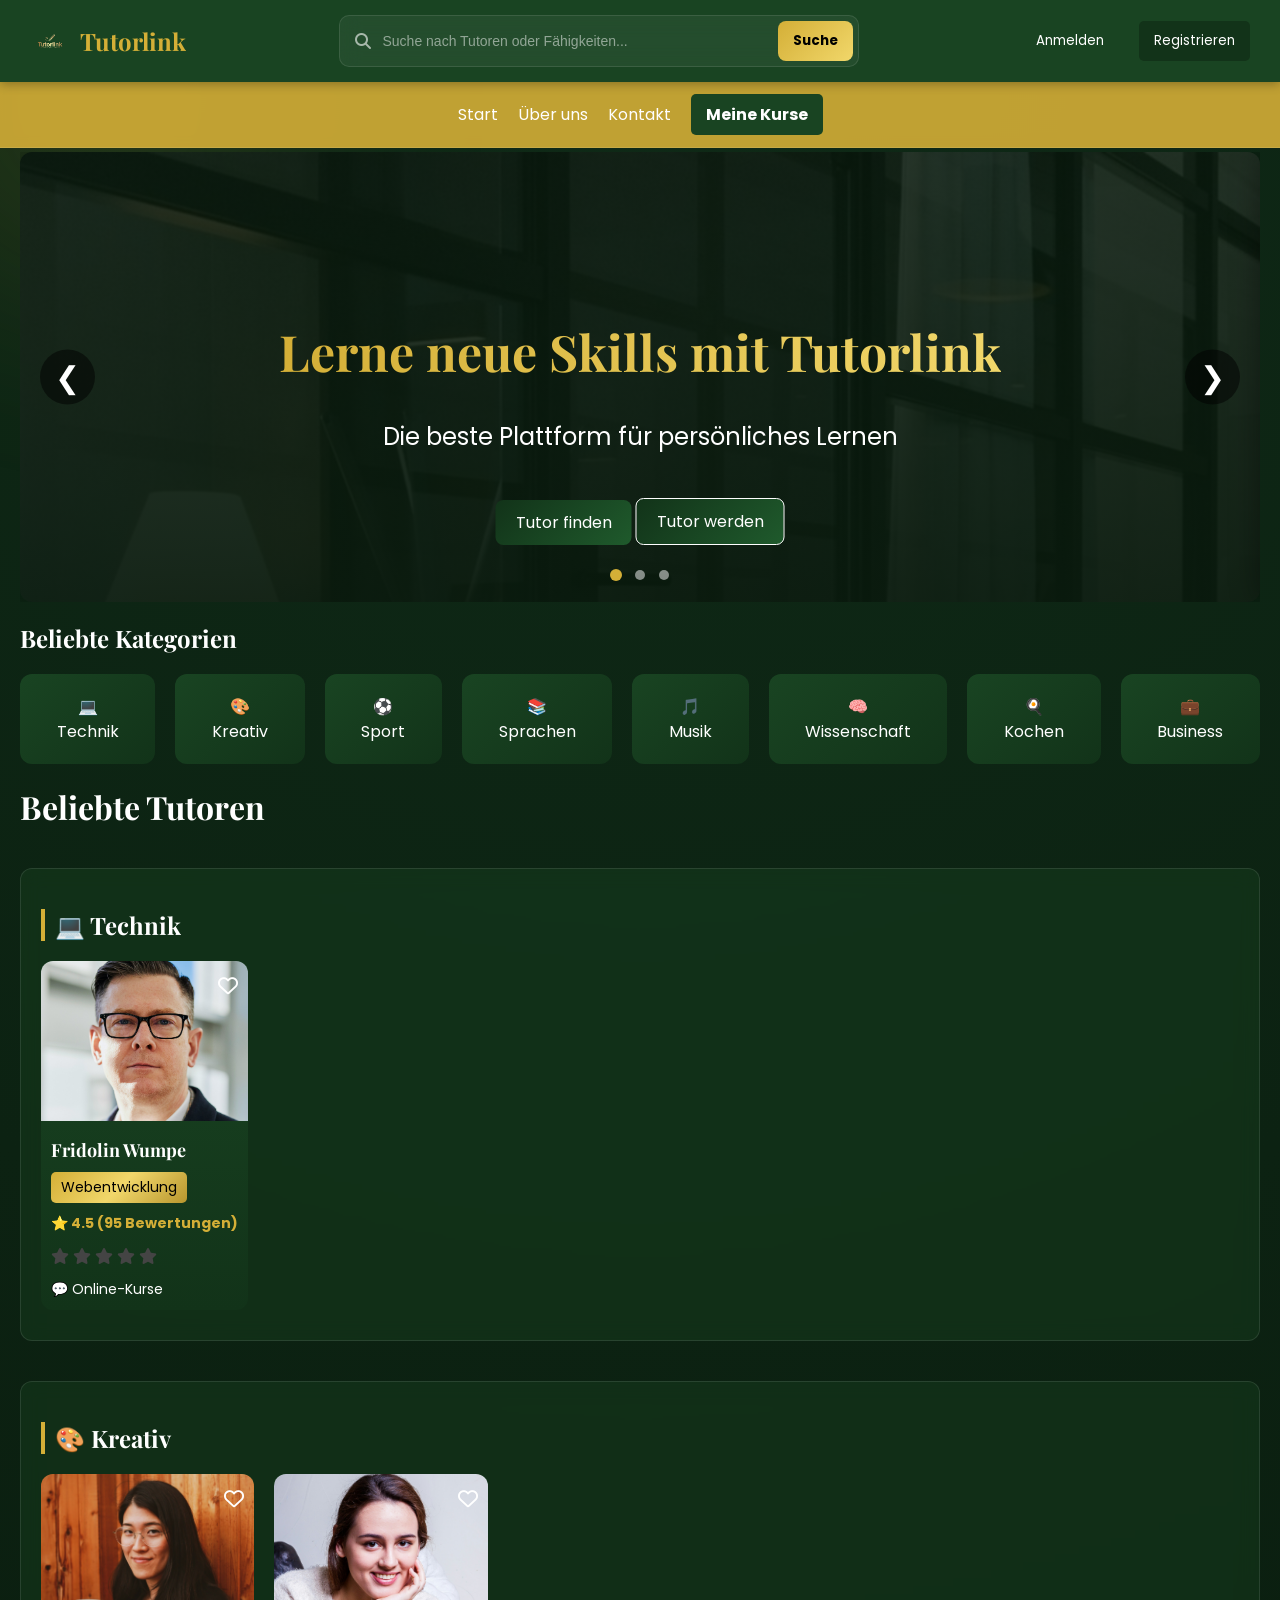
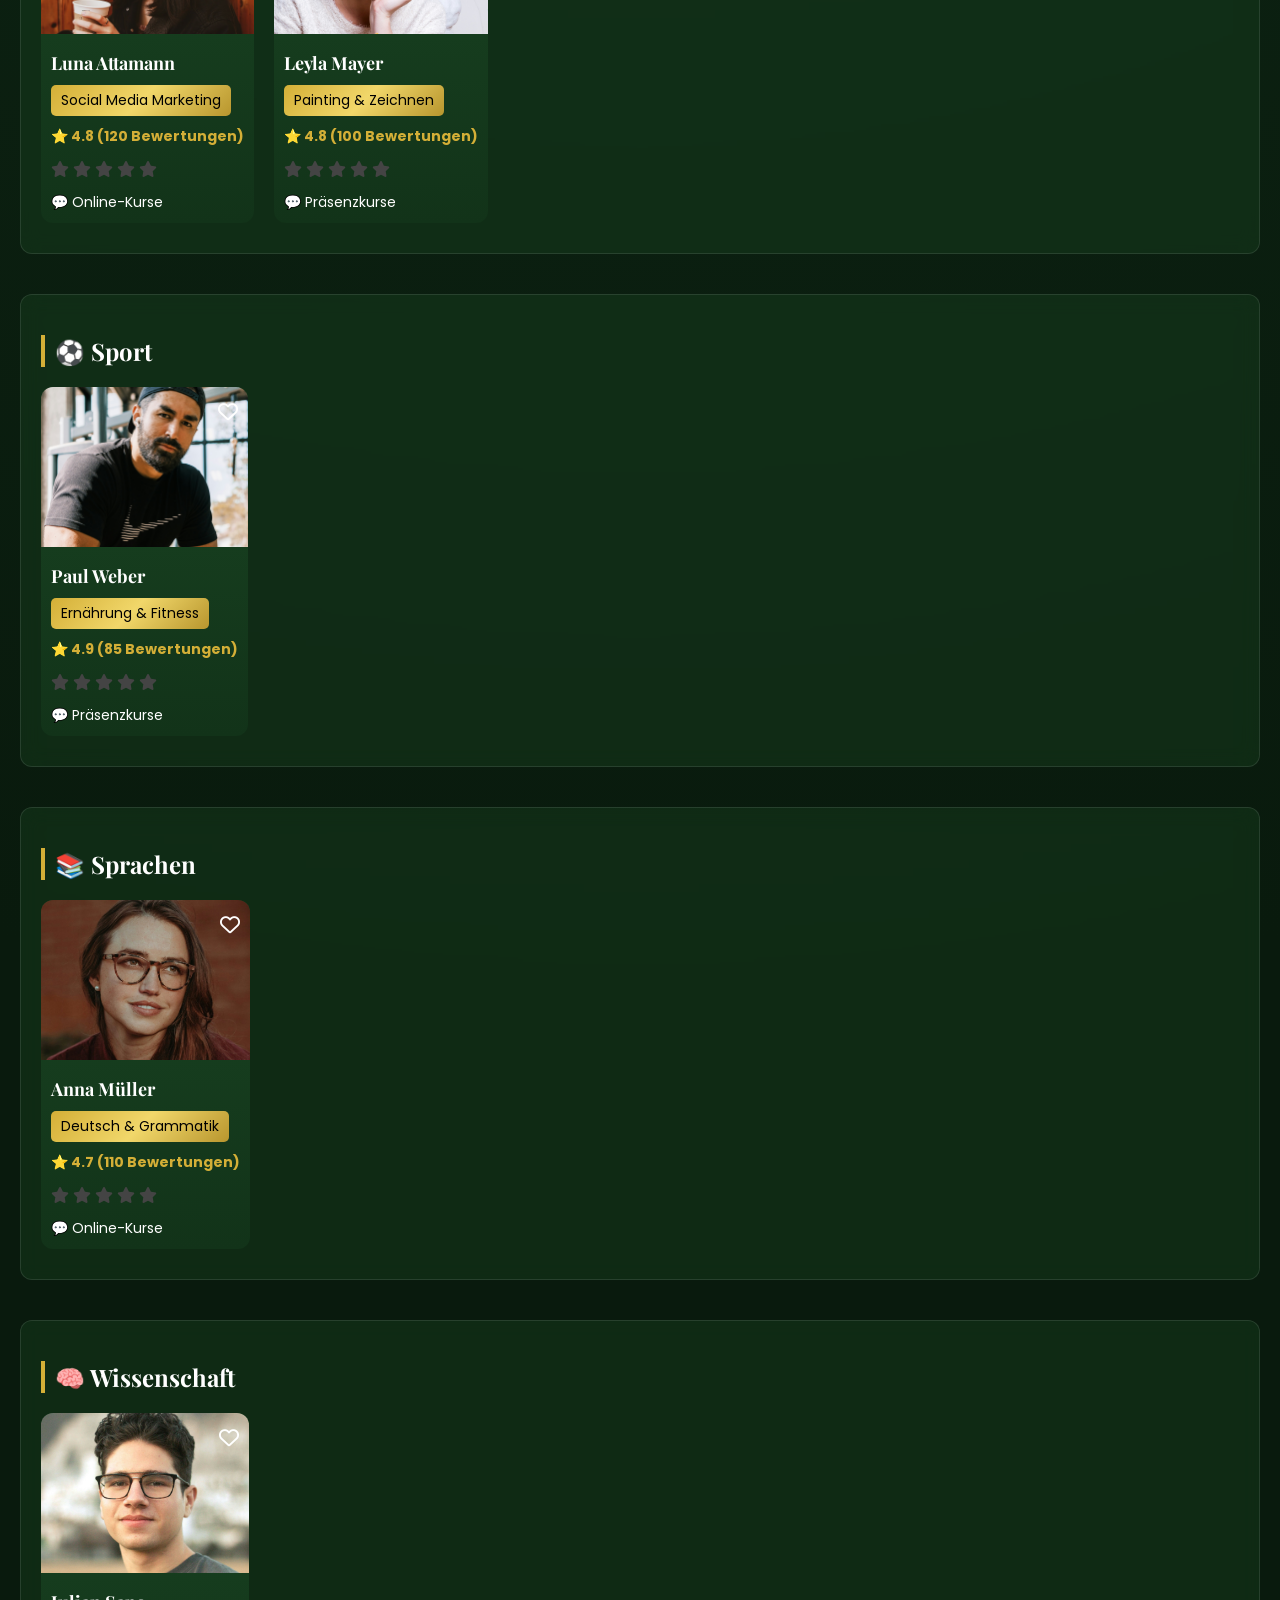
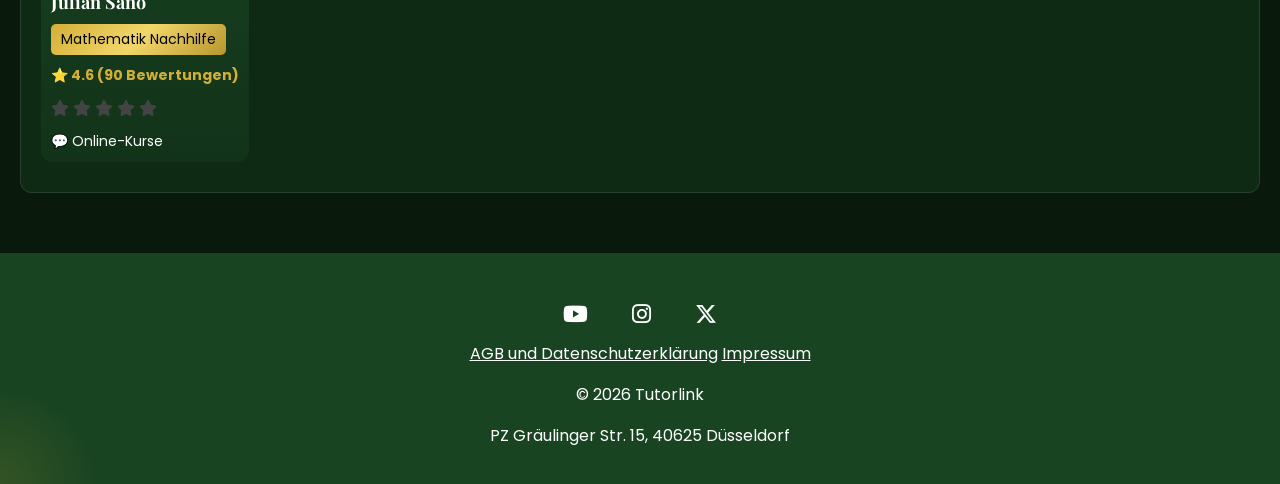
==== commit 3ad3c057: "Update 4" ====
--- a/index.html
+++ b/index.html
@@ -12,10 +12,10 @@
 <body>
 
     <div class="bottom-nav">
-        <a href="#">🏠</a>
-        <a href="#">🔍</a>
-        <a href="#">📚</a>
-        <a href="#">👤</a>
+        <a href="#"><i class="fa-solid fa-house"></i></a>
+        <a href="#"><i class="fa-solid fa-magnifying-glass"></i></a>
+        <a href="#"><i class="fa-solid fa-book-open"></i></a>
+        <a href="#"><i class ="fa-solid fa-user"></i></a>
     </div>
 
 <header class="header">
@@ -34,6 +34,7 @@
         <i class ="fa-solid fa-magnifying-glass"></i>
         <input type="text" id="searchInput" placeholder="Suche nach Tutoren oder Fähigkeiten...">
         <button onclick="searchTutors()">Suche</button>
+        <div class="search-suggestions" id="suggestions"></div>
     </div>
 
     <div class="actions">
--- a/css/style.css
+++ b/css/style.css
@@ -1,5 +1,6 @@
 * {
     box-sizing: border-box;
+    -webkit-tap-highlight-color: transparent;
 }
 
 html {
@@ -87,6 +88,7 @@
     flex: 1 1 420px;
     min-width: 250px;
     max-width: 520px;
+    position: relative;
 
     background: rgba(255, 255, 255, 0.05);
     border-radius: 10px;
@@ -135,6 +137,54 @@
 
 .search-bar button:hover {
     transform: scale(1.05);
+}
+
+.search-suggestions {
+    position: absolute;
+    top: 110%;
+    left: 0;
+    right: 0;
+
+    background: rgba(20, 40, 25, 0.96);
+    backdrop-filter: blur(16px);
+
+    border-radius: 14px;
+    overflow: hidden;
+
+    box-shadow: 0 15px 40px rgba(0, 0, 0, 0.35);
+
+    display: block;
+    visibility: hidden;
+    opacity: 0;
+
+    transform: translateY(10px);
+    transition: opacity 0.22s ease, transform 0.22s ease, visibility 0.22s;
+
+    pointer-events: none;
+    z-index: 6000;
+}
+
+.search-suggestions.show{
+    visibility: visible;
+    opacity: 1;
+    transform: translateY(0);
+    pointer-events: auto;
+}
+
+.search-item {
+    padding: 14px 16px;
+    cursor: pointer;
+    border-bottom: 1px solid rgba(255, 255, 255, 0.05);
+    transition: 0.2s;
+}
+
+.search-item:hover {
+    background: rgba(212, 175, 55, 0.12);
+    color: #d4af37;
+}
+
+.search-item:last-child {
+    border-bottom: none;
 }
 
 .actions {
@@ -824,45 +874,82 @@
     .header {
         flex-direction: column;
         align-items: stretch;
-        gap: 12px;
-        padding: 15px;
+        padding: 10px 12px;
+        gap: 8px;
+        padding-bottom: 18px;
     }
 
     .logo {
+        font-size: 18px;
         justify-content: center;
     }
 
+    .logo img {
+        width: 28px;
+    }
+
     .search-bar {
-        width: 100%;
-        max-width: 100%;
+        width: auto;
+        max-width: none;
         min-width: unset;
 
         position: fixed;
-        bottom: 80px;
-        left: 12px;
-        right: 12px;
+        bottom: 90px;
+        left: 10px;
+        right: 10px;
         z-index: 4500;
+        display: flex;
+        align-items: center;
 
         background: rgba(255, 255, 255, 0.08);
         backdrop-filter: blur(18px);
 
-        border-radius: 18px;
+        border-radius: 14px;
         box-shadow: 0 10px 30px rgba(0, 0, 0, 0.35);
-        padding: 8px 8px;
+        padding: 8px;
+        gap: 6px;
+    }
+
+    .search-bar button {
+        padding: 8px 10px;
+        white-space: nowrap;
+        flex-shrink: 0;
+        font-size: 13px;
     }
 
     .search-bar input {
+        flex: 1;
+        min-width: 0;
+        width: 100%;
         font-size: 16px;
     }
 
-    .header {
-        padding-bottom: 70px;
+    .search-suggestions {
+        top: auto;
+        bottom: 110%;
+        max-height: 260px;
+        overflow-y: auto;
+        border-radius: 16px;
+        box-shadow: 0 -15px 40px rgba(0, 0, 0, 0.35);
+        opacity: 0;
+        transform: translateY(10px);
+        transition: 0.22s;
+    }
+
+    .search-suggestions.show {
+        opacity: 1;
+        transform: translateY(0);
     }
 
     .actions {
         width: 100%;
         justify-content: center;
         flex-wrap: wrap;
+    }
+
+    .actions button {
+        padding: 8px 12px;
+        font-size: 13px;
     }
 
     nav {
@@ -930,13 +1017,38 @@
 
     .bottom-nav a {
         color: white;
+        font-size: 20px;
+        width: 42px;
+        height: 42px;
+        display: flex;
+        justify-content: center;
+        align-items: center;
+        border-radius: 12px;
         text-decoration: none;
-        font-size: 24px;
         transition: 0.25s;
+        position: relative;
     }
 
     .bottom-nav a:hover {
-        transform: translateY(-5px) scale(1.1);
+        background: rgba(212, 175, 55, 0.18);
+        color: #d4af37;
+        transform: translateY(-4px);
+    }
+
+    .bottom-nav a.active {
+        color: #d4af37;
+    }
+
+    .bottom-nav a.active::after {
+        content:"";
+        position: absolute;
+        bottom: -6px;
+        left: 50%;
+        transform: translateX(-50%);
+        width: 6px;
+        height: 6px;
+        border-radius: 50%;
+        background: #d4af37;
     }
 
     body.menu-open::after {
@@ -945,6 +1057,7 @@
         inset: 0;
         background: rgba(0, 0, 0, 0.45);
         z-index: 2500;
+        pointer-events: none;
     }
 
     .hero-slider {
@@ -957,11 +1070,27 @@
     }
 
     .hero-slider h1 {
-        font-size: 28px;
+        font-size: 24px;
+        line-height: 1.2;
     }
 
     .hero-slider p {
-        font-size: 16px;
+        font-size: 15px;
+        opacity: 0.95;
+    }
+
+    .auswahl {
+        display: flex;
+        gap: 10px;
+        justify-content: center;
+        flex-wrap: nowrap;
+    }
+
+    .auswahl .btn {
+        flex: 1;
+        text-align: center;
+        padding: 10px 8px;
+        font-size: 14px;
     }
 
     .category-list {
@@ -973,6 +1102,7 @@
         scroll-snap-type: x mandatory;
         padding-bottom: 10px;
         overflow-x: auto;
+        -webkit-overflow-scrolling: touch;
     }
 
     .card {
@@ -1004,6 +1134,61 @@
     .cursor-glow {
         display: none !important;
     }
+
+    a:hover,
+    button:hover,
+    .btn:hover,
+    .category:hover,
+    .bottom-nav a:hover,
+    .socials a:hover,
+    .favorite i:hover,
+    .arrow:hover {
+        transform: none !important;
+        color: inherit !important;
+        background: inherit !important;
+        box-shadow: none !important;
+    }
+
+    a:active,
+    button:active,
+    .btn:active {
+        transform: scale(0.96);
+        transition: 0.15s;
+    }
+
+    a:focus,
+    button:focus {
+        outline: none;
+    }
+
+    .hero-slider,
+    .slide,
+    .arrow,
+    .slider-dots,
+    .dot {
+        -webkit-tap-highlight-color: transparent;
+        user-select: none;
+        outline: none;
+    }
+
+    .hero-slider:focus,
+    .slide:focus,
+    .arrow:focus,
+    .dot:focus {
+        outline: none;
+    }
+
+    .arrow:active,
+    .dot:active {
+        background-color: rgba(255, 255, 255, 0.15);
+    }
+
+    .bottom-nav a:active,
+    .btn:active,
+    .category:active,
+    .arrow:active {
+        transform: scale(0.92);
+    }
 }
 
 @media (max-width: 480px) {
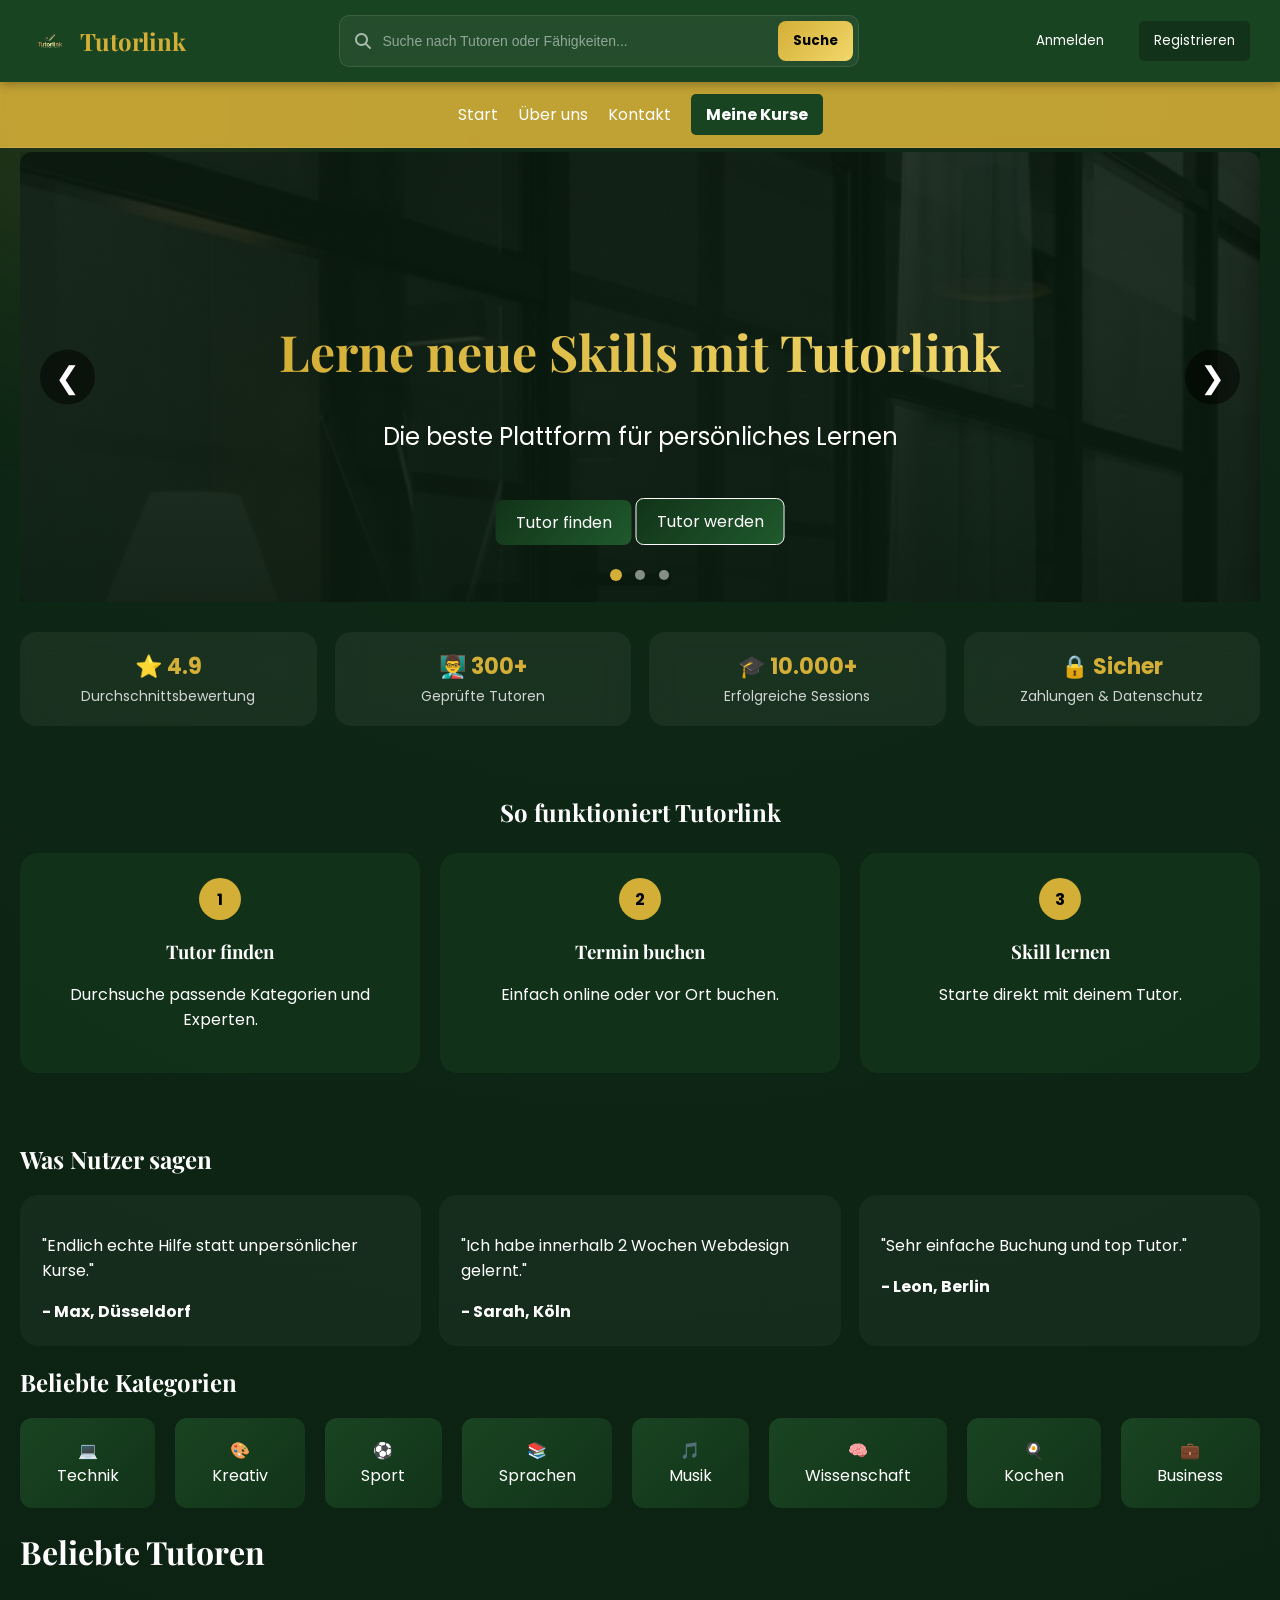
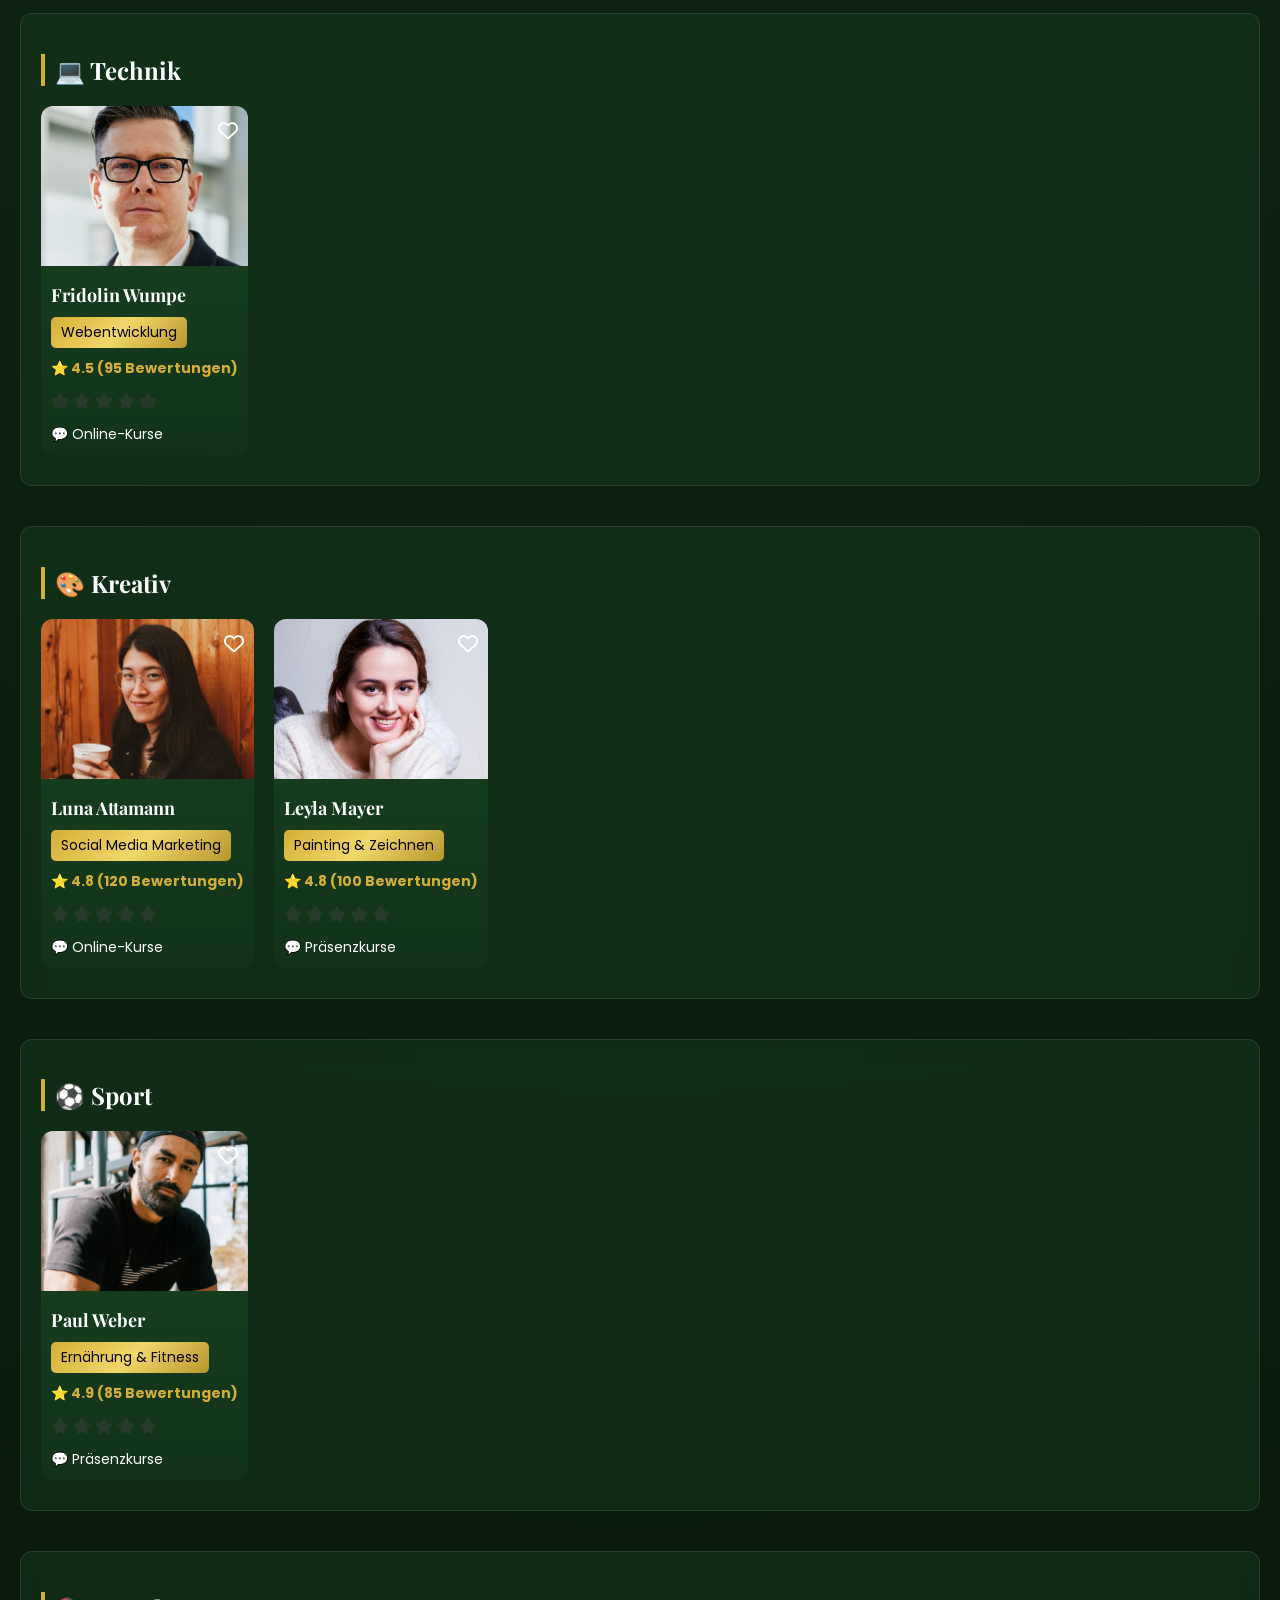
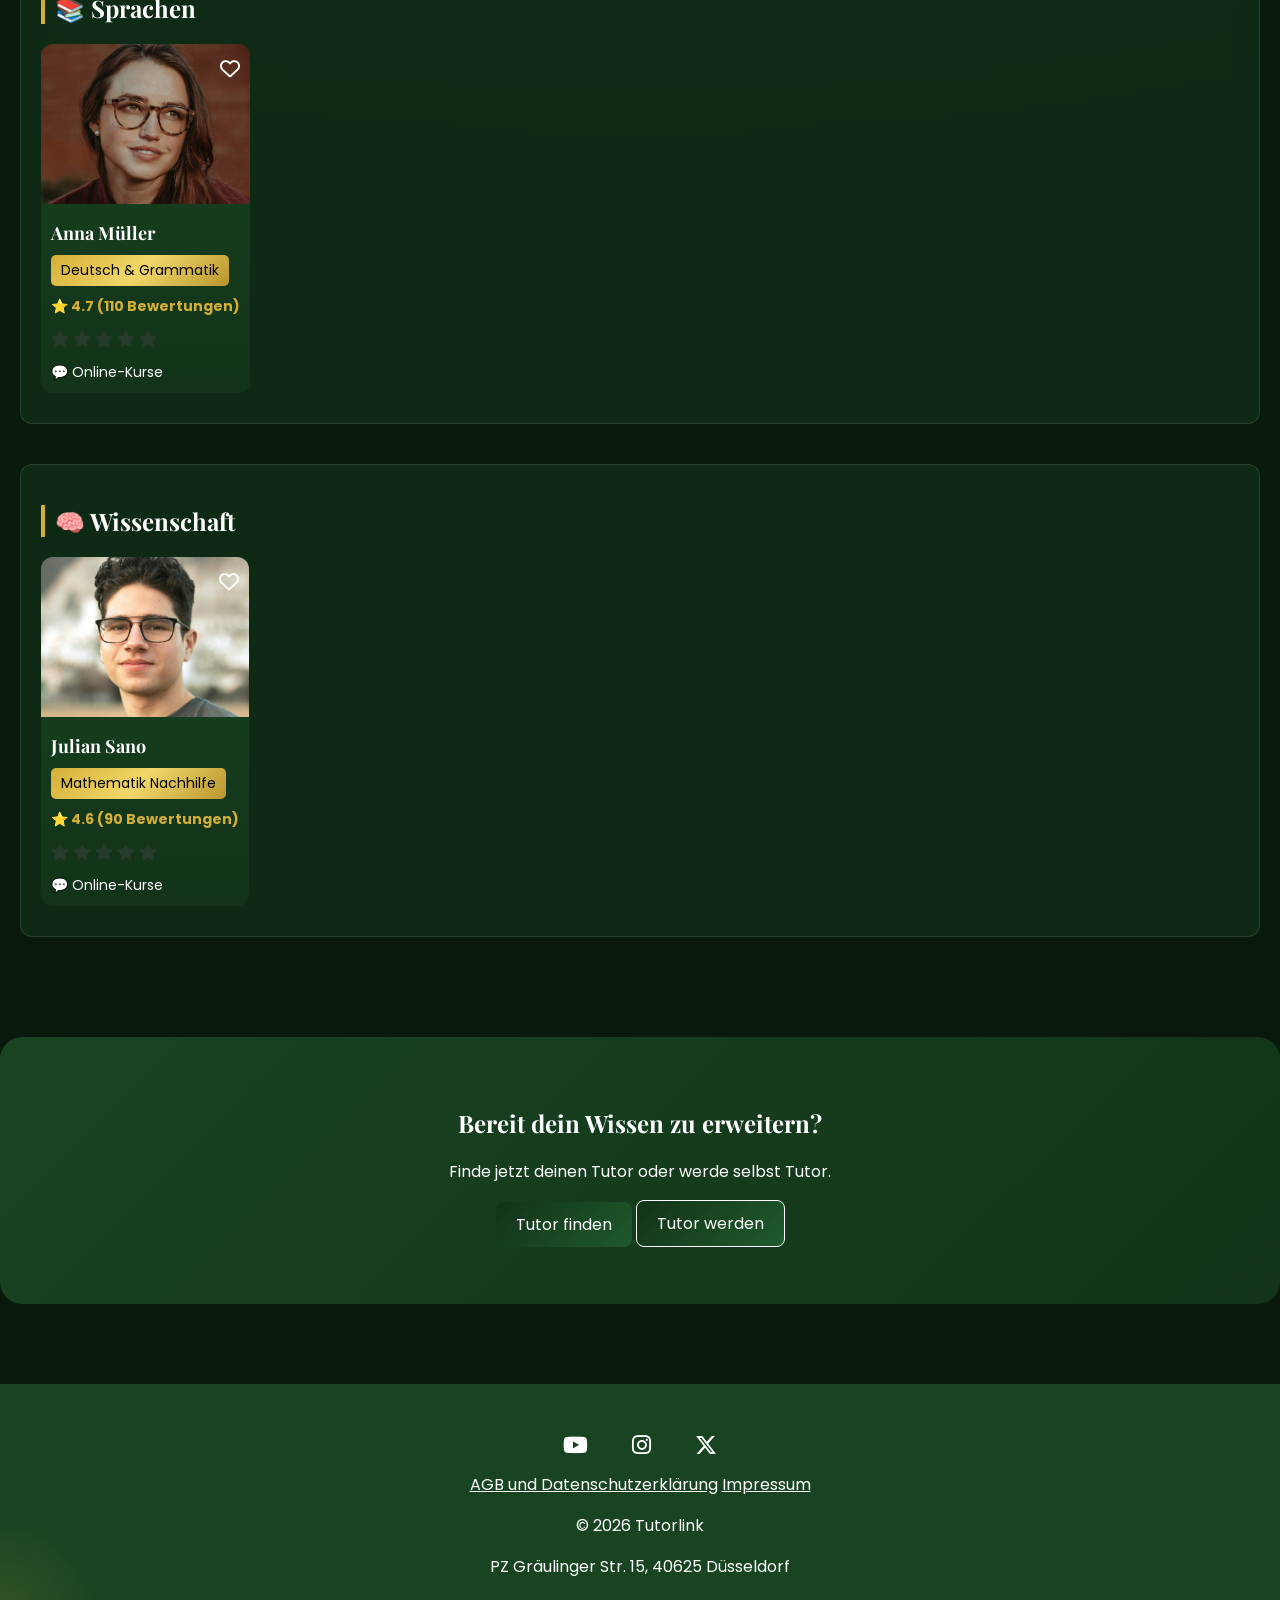
==== commit 32e31129: "Update 5" ====
--- a/index.html
+++ b/index.html
@@ -37,7 +37,7 @@
         <div class="search-suggestions" id="suggestions"></div>
     </div>
 
-    <div class="actions">
+    <div class="actions" id="authArea">
         <button class="login" onclick="openLogin()">Anmelden</button>
         <button class="register" onclick="openRegister()">Registrieren</button>
     </div>
@@ -87,6 +87,76 @@
             <span class="dot active" onclick="goToSlide(0)"></span>
             <span class="dot" onclick="goToSlide(1)"></span>
             <span class="dot" onclick="goToSlide(2)"></span>
+        </div>
+
+    </section>
+
+    <section class="trust-strip">
+        <div class="trust-item">
+            <strong>⭐ 4.9</strong>
+            <span>Durchschnittsbewertung</span>
+        </div>
+
+        <div class="trust-item">
+            <strong>👨‍🏫 300+</strong>
+            <span>Geprüfte Tutoren</span>
+        </div>
+
+        <div class="trust-item">
+            <strong>🎓 10.000+</strong>
+            <span>Erfolgreiche Sessions</span>
+        </div>
+
+        <div class="trust-item">
+            <strong>🔒 Sicher</strong>
+            <span>Zahlungen & Datenschutz</span>
+        </div>
+
+    </section>
+
+    <section class="steps-section">
+        <h1>So funktioniert Tutorlink</h1>
+
+        <div class="steps-grid">
+            <div class="step-box">
+                <span>1</span>
+                <h3>Tutor finden</h3>
+                <p>Durchsuche passende Kategorien und Experten.</p>
+            </div>
+
+            <div class="step-box">
+                <span>2</span>
+                <h3>Termin buchen</h3>
+                <p>Einfach online oder vor Ort buchen.</p>
+            </div>
+
+            <div class="step-box">
+                <span>3</span>
+                <h3>Skill lernen</h3>
+                <p>Starte direkt mit deinem Tutor.</p>
+            </div>
+        </div>
+
+    </section>
+
+    <section class="reviews-section">
+        <h1>Was Nutzer sagen</h1>
+
+        <div class="review-grid">
+            <div class ="review-card">
+                <p>"Endlich echte Hilfe statt unpersönlicher Kurse."</p>
+                <strong>- Max, Düsseldorf</strong>
+            </div>
+
+            <div class="review-card">
+                <p>"Ich habe innerhalb 2 Wochen Webdesign gelernt."</p>
+                <strong>- Sarah, Köln</strong>
+            </div>
+
+            <div class="review-card">
+                <p>"Sehr einfache Buchung und top Tutor."</p>
+                <strong>- Leon, Berlin</strong>
+            </div>
         </div>
 
     </section>
@@ -242,6 +312,16 @@
     </section>
 </main>
 
+<section class="final-cta">
+    <h1>Bereit dein Wissen zu erweitern?</h1>
+    <p>Finde jetzt deinen Tutor oder werde selbst Tutor.</p>
+
+    <div class="auswahl">
+        <a href="suche.html" class="btn">Tutor finden</a>
+        <a href="registrieren.html" class="btn secondary">Tutor werden</a>
+    </div>
+</section>
+
 <footer>
     <div class="socials">
         <a href="#"><i class="fab fa-youtube"></i></a>
@@ -272,9 +352,12 @@
     <div class="popup-content">
         <span class="close" onclick="closeLogin()">&times;</span>
         <h2>Anmelden</h2>
-        <input type="text" placeholder="E-Mail">
-        <input type="password" placeholder="Passwort">
-        <button class="btn">Login</button>
+
+        <input type="text" id="loginEmail" placeholder="E-Mail">
+        <input type="password" id="loginPass" placeholder="Passwort">
+
+        <button class="btn" onclick="loginUser()">Login</button>
+
         <p>Noch kein Konto?</p>
         <button class="switch-btn" onclick="switchToRegister()">Registrieren</button>
     </div>
@@ -284,10 +367,13 @@
     <div class="popup-content">
         <span class="close" onclick="closeRegister()">&times;</span>
         <h2>Registrieren</h2>
-        <input type="text" placeholder="Name">
-        <input type="text" placeholder="E-Mail">
-        <input type="password" placeholder="Passwort">
-        <button class="btn">Registrieren</button>
+
+        <input type="text" id="regName" placeholder="Name">
+        <input type="text" id="regEmail" placeholder="E-Mail">
+        <input type="password" id="regPass" placeholder="Passwort">
+
+        <button class="btn" onclick="registerUser()">Registrieren</button>
+        
         <p>Schon ein Konto?</p>
         <button class="switch-btn" onclick="switchToLogin()">Anmelden</button>
     </div>
@@ -295,6 +381,35 @@
 
 <div class="cursor-glow"></div>
 
+<div class="popup" id="dashboardPopup">
+    <div class="popup-content large">
+        <span class="close" onclick="closeDashboard()">&times;</span>
+
+        <h2>Mein Dashboard</h2>
+
+        <div class="dash-box">
+            <h3>👤 Mein Profil</h3>
+            <p id="dashName">Name</p>
+            <p id="dashMail">Mail</p>
+        </div>
+
+        <div class="dash-box">
+            <h3>⭐ Favoriten</h3>
+            <p>Gespeicherte Tutoren verfügbar</p>
+        </div>
+
+        <div class="dash-box">
+            <h3>📚 Meine Buchungen</h3>
+            <p>Noch keine Buchungen vorhanden</p>
+        </div>
+
+        <div class="dash-box">
+            <h3>⚙️ Konto</h3>
+            <button class="btn" onclick="logoutUser()">Logout</button>
+        </div>
+    </div>
+</div>
+
 <script src="js/script.js"></script>
 
 </body>
--- a/css/style.css
+++ b/css/style.css
@@ -62,8 +62,13 @@
 }
 
 @keyframes fadeIn {
-    from { opacity: 0; }
-    to { opacity: 1; }
+    from {
+        opacity: 0;
+    }
+
+    to {
+        opacity: 1;
+    }
 }
 
 .logo {
@@ -164,7 +169,7 @@
     z-index: 6000;
 }
 
-.search-suggestions.show{
+.search-suggestions.show {
     visibility: visible;
     opacity: 1;
     transform: translateY(0);
@@ -203,7 +208,8 @@
     font-family: 'Poppins', sans-serif;
 }
 
-button:hover, .btn:hover {
+button:hover,
+.btn:hover {
     opacity: 0.8;
 }
 
@@ -312,9 +318,17 @@
 }
 
 @keyframes pulse {
-    0% { box-shadow: 0 0 0 0 rgba(212, 175, 55, 0.4); }
-    70% { box-shadow: 0 0 0 10px rgba(212, 175, 55, 0); }
-    100% { box-shadow: 0 0 0 0 rgba(212, 175, 55, 0); }
+    0% {
+        box-shadow: 0 0 0 0 rgba(212, 175, 55, 0.4);
+    }
+
+    70% {
+        box-shadow: 0 0 0 10px rgba(212, 175, 55, 0);
+    }
+
+    100% {
+        box-shadow: 0 0 0 0 rgba(212, 175, 55, 0);
+    }
 }
 
 .btn.secondary {
@@ -331,13 +345,13 @@
     text-align: center;
     padding: 60px 20px;
 
-    background: linear-gradient(rgba(9,26,13,0.85), rgba(9,26,13,0.95)), url('../images/office-background.jpg');
-    
+    background: linear-gradient(rgba(9, 26, 13, 0.85), rgba(9, 26, 13, 0.95)), url('../images/office-background.jpg');
+
     background-size: cover;
     background-position: center;
-    
+
     border-radius: 12px;
-    
+
     box-shadow: 0 0 30px rgba(0, 0, 0, 0.4);
 }
 
@@ -356,7 +370,7 @@
     width: 100%;
     height: 450px;
     flex-shrink: 0;
-    
+
     text-align: center;
     display: flex;
     flex-direction: column;
@@ -372,7 +386,7 @@
 }
 
 .slide:nth-child(1) {
-    background: linear-gradient(rgba(9,26,13,0.85), rgba(9,26,13,0.95)), url('../images/hero1.jpg');
+    background: linear-gradient(rgba(9, 26, 13, 0.85), rgba(9, 26, 13, 0.95)), url('../images/hero1.jpg');
 }
 
 .slide:nth-child(1) h1 {
@@ -380,14 +394,14 @@
 }
 
 .slide:nth-child(2) {
-    background: linear-gradient(rgba(9,26,13,0.85), rgba(9,26,13,0.95)), url('../images/hero2.jpg');
+    background: linear-gradient(rgba(9, 26, 13, 0.85), rgba(9, 26, 13, 0.95)), url('../images/hero2.jpg');
     text-align: left;
     align-items: flex-start;
     padding-left: 80px;
 }
 
 .slide:nth-child(3) {
-    background: linear-gradient(rgba(9,26,13,0.85), rgba(9,26,13,0.95)), url('../images/hero3.jpg');
+    background: linear-gradient(rgba(9, 26, 13, 0.85), rgba(9, 26, 13, 0.95)), url('../images/hero3.jpg');
 }
 
 .slide:nth-child(3) h1 {
@@ -395,7 +409,7 @@
     letter-spacing: 2px;
 }
 
-.slider-dots {  
+.slider-dots {
     position: absolute;
     bottom: 15px;
     left: 50%;
@@ -422,7 +436,7 @@
     position: absolute;
     top: 50%;
     transform: translateY(-50%);
-    
+
     background-color: rgba(0, 0, 0, 0.5);
     color: white;
     border: none;
@@ -451,22 +465,29 @@
     bottom: 50px;
     left: 50%;
     transform: translateX(-50%);
-    
+
     animation: fadeInUp 1s ease;
 }
 
 @keyframes fadeInUp {
-    from { opacity: 0; transform: translate(-50%, -30px); }
-    to { opacity: 1; transform: translate(-50%, 0); }
+    from {
+        opacity: 0;
+        transform: translate(-50%, -30px);
+    }
+
+    to {
+        opacity: 1;
+        transform: translate(-50%, 0);
+    }
 }
 
 .hero-slider h1 {
     font-size: 50px;
     margin-bottom: 10px;
-    
+
     background: linear-gradient(90deg, #d4af37, #f1d76a);
     background-clip: text;
-    
+
     -webkit-text-fill-color: transparent;
     animation: slideDown 0.8s ease;
 }
@@ -481,8 +502,15 @@
 }
 
 @keyframes slideDown {
-    from { transform: translateY(-30px); opacity: 0; }
-    to { transform: translateY(0); opacity: 1; }
+    from {
+        transform: translateY(-30px);
+        opacity: 0;
+    }
+
+    to {
+        transform: translateY(0);
+        opacity: 1;
+    }
 }
 
 .hero p {
@@ -492,6 +520,74 @@
     animation-fill-mode: backwards;
 }
 
+.trust-strip {
+    display: grid;
+    grid-template-columns: repeat(4, 1fr);
+    gap: 18px;
+    margin: 30px 0 10px;
+}
+
+.trust-item {
+    background: rgba(255, 255, 255, 0.05);
+    border-radius: 16px;
+    padding: 18px;
+    text-align: center;
+    backdrop-filter: blur(12px);
+}
+
+.trust-item strong {
+    display: block;
+    font-size: 22px;
+    color: #d4af37;
+}
+
+.trust-item span {
+    font-size: 14px;
+    opacity: 0.8;
+}
+
+.steps-section {
+    margin: 70px 0;
+    text-align: center;
+}
+
+.steps-grid {
+    display: grid;
+    grid-template-columns: repeat(3, 1fr);
+    gap: 20px;
+    margin-top: 25px;
+}
+
+.step-box {
+    background: rgba(25, 68, 34, 0.4);
+    padding: 25px;
+    border-radius: 18px;
+}
+
+.step-box span {
+    width: 42px;
+    height: 42px;
+    display: inline-flex;
+    justify-content: center;
+    align-items: center;
+    border-radius: 50%;
+    background: #d4af37;
+    color: black;
+    font-weight: bold;
+}
+
+.review-grid {
+    display: grid;
+    grid-template-columns: repeat(3, 1fr);
+    gap: 18px;
+}
+
+.review-card {
+    background: rgba(255, 255, 255, 0.04);
+    padding: 22px;
+    border-radius: 18px;
+}
+
 .category-list {
     display: flex;
     gap: 20px;
@@ -508,7 +604,7 @@
     background: linear-gradient(135deg, #194422, #123319);
     padding: 20px 25px;
     border-radius: 12px;
-    
+
     text-align: center;
     cursor: pointer;
 
@@ -533,6 +629,7 @@
     opacity: 0;
     transform: translateY(50px);
     transition: 0.6s;
+    scroll-margin-top: calc(var(--header-height) + 80px);
 }
 
 .tutor-section h2 {
@@ -546,7 +643,7 @@
     border-radius: 12px;
     overflow: hidden;
     position: relative;
-    
+
     transition: transform 0.3s, box-shadow 0.3s;
 }
 
@@ -570,7 +667,7 @@
 .card h3 {
     margin: 10px;
     font-size: 18px;
-} 
+}
 
 .card p {
     margin: 0 10px 10px 10px;
@@ -651,6 +748,14 @@
     font-size: 12px;
 }
 
+.final-cta {
+    text-align: center;
+    margin: 80px 0;
+    padding: 50px 20px;
+    border-radius: 22px;
+    background: linear-gradient(135deg, #194422, #123319);
+}
+
 footer {
     text-align: center;
     padding: 20px;
@@ -717,9 +822,9 @@
     padding: 30px;
     border-radius: 16px;
     width: 380px;
-    
+
     box-shadow: 0 20px 50px rgba(0, 0, 0, 0.5);
-    
+
     text-align: center;
     color: white;
 
@@ -813,8 +918,15 @@
 }
 
 @keyframes popupFade {
-    from { opacity: 0; transform: scale(0.7) translateY(20px); }
-    to { opacity: 1; transform: scale(1) translateY(0); }
+    from {
+        opacity: 0;
+        transform: scale(0.7) translateY(20px);
+    }
+
+    to {
+        opacity: 1;
+        transform: scale(1) translateY(0);
+    }
 }
 
 .close {
@@ -833,7 +945,9 @@
     color: #d4af37;
 }
 
-.card, .category, .tutor-section {
+.card,
+.category,
+.tutor-section {
     opacity: 0;
     transform: translateY(30px);
     transition: all 0.6s ease;
@@ -844,7 +958,9 @@
     transform: translateY(0);
 }
 
-h1, h2, h3 {
+h1,
+h2,
+h3 {
     font-family: 'Playfair Display', serif;
 }
 
@@ -860,6 +976,23 @@
     cursor: pointer;
 }
 
+.dash-box {
+    background: rgba(255, 255, 255, 0.05);
+    padding: 15px;
+    border-radius: 12px;
+    margin-bottom: 15px;
+}
+
+.dash-box h3 {
+    margin-top: 0;
+    color: #d4af37;
+}
+
+.popup-content.large {
+    width: 500px;
+    max-width: 95%;
+}
+
 @media (max-width: 768px) {
 
     .mobile-top {
@@ -874,18 +1007,18 @@
     .header {
         flex-direction: column;
         align-items: stretch;
-        padding: 10px 12px;
-        gap: 8px;
-        padding-bottom: 18px;
+        padding: 6px 10px;
+        gap: 5px;
+        padding-bottom: 10px;
     }
 
     .logo {
-        font-size: 18px;
+        font-size: 16px;
         justify-content: center;
     }
 
     .logo img {
-        width: 28px;
+        width: 24px;
     }
 
     .search-bar {
@@ -1002,7 +1135,7 @@
         left: 12px;
         right: 12px;
 
-        background: rgba(255,255,255,0.08);
+        background: rgba(255, 255, 255, 0.08);
         backdrop-filter: blur(22px);
 
         display: flex;
@@ -1011,7 +1144,8 @@
 
         border-radius: 22px;
 
-        box-shadow: 0 10px 35px rgba(0,0,0,0.35);
+        box-shadow: none;
+        border: 1px solid rgba(255, 255, 255, 0.08);
         z-index: 5000;
     }
 
@@ -1040,7 +1174,7 @@
     }
 
     .bottom-nav a.active::after {
-        content:"";
+        content: "";
         position: absolute;
         bottom: -6px;
         left: 50%;
@@ -1098,6 +1232,10 @@
         gap: 10px;
     }
 
+    .tutor-section {
+        scroll-margin-top: 120px;
+    }
+
     .card-row {
         scroll-snap-type: x mandatory;
         padding-bottom: 10px;
@@ -1119,9 +1257,24 @@
     footer {
         padding-bottom: 90px;
     }
+
+    .trust-strip,
+    .steps-grid,
+    .review-grid {
+        grid-template-columns: 1fr;
+    }
+
+    .final-cta {
+        padding: 35px 18px;
+    }
+
+    .popup-content.large {
+        width: 95%;
+    }
 }
 
 @media (hover: none) {
+
     .card:hover,
     .btn:hover,
     .category:hover {
@@ -1192,7 +1345,7 @@
 }
 
 @media (max-width: 480px) {
-    
+
     .hero-slider h1 {
         font-size: 22px;
     }
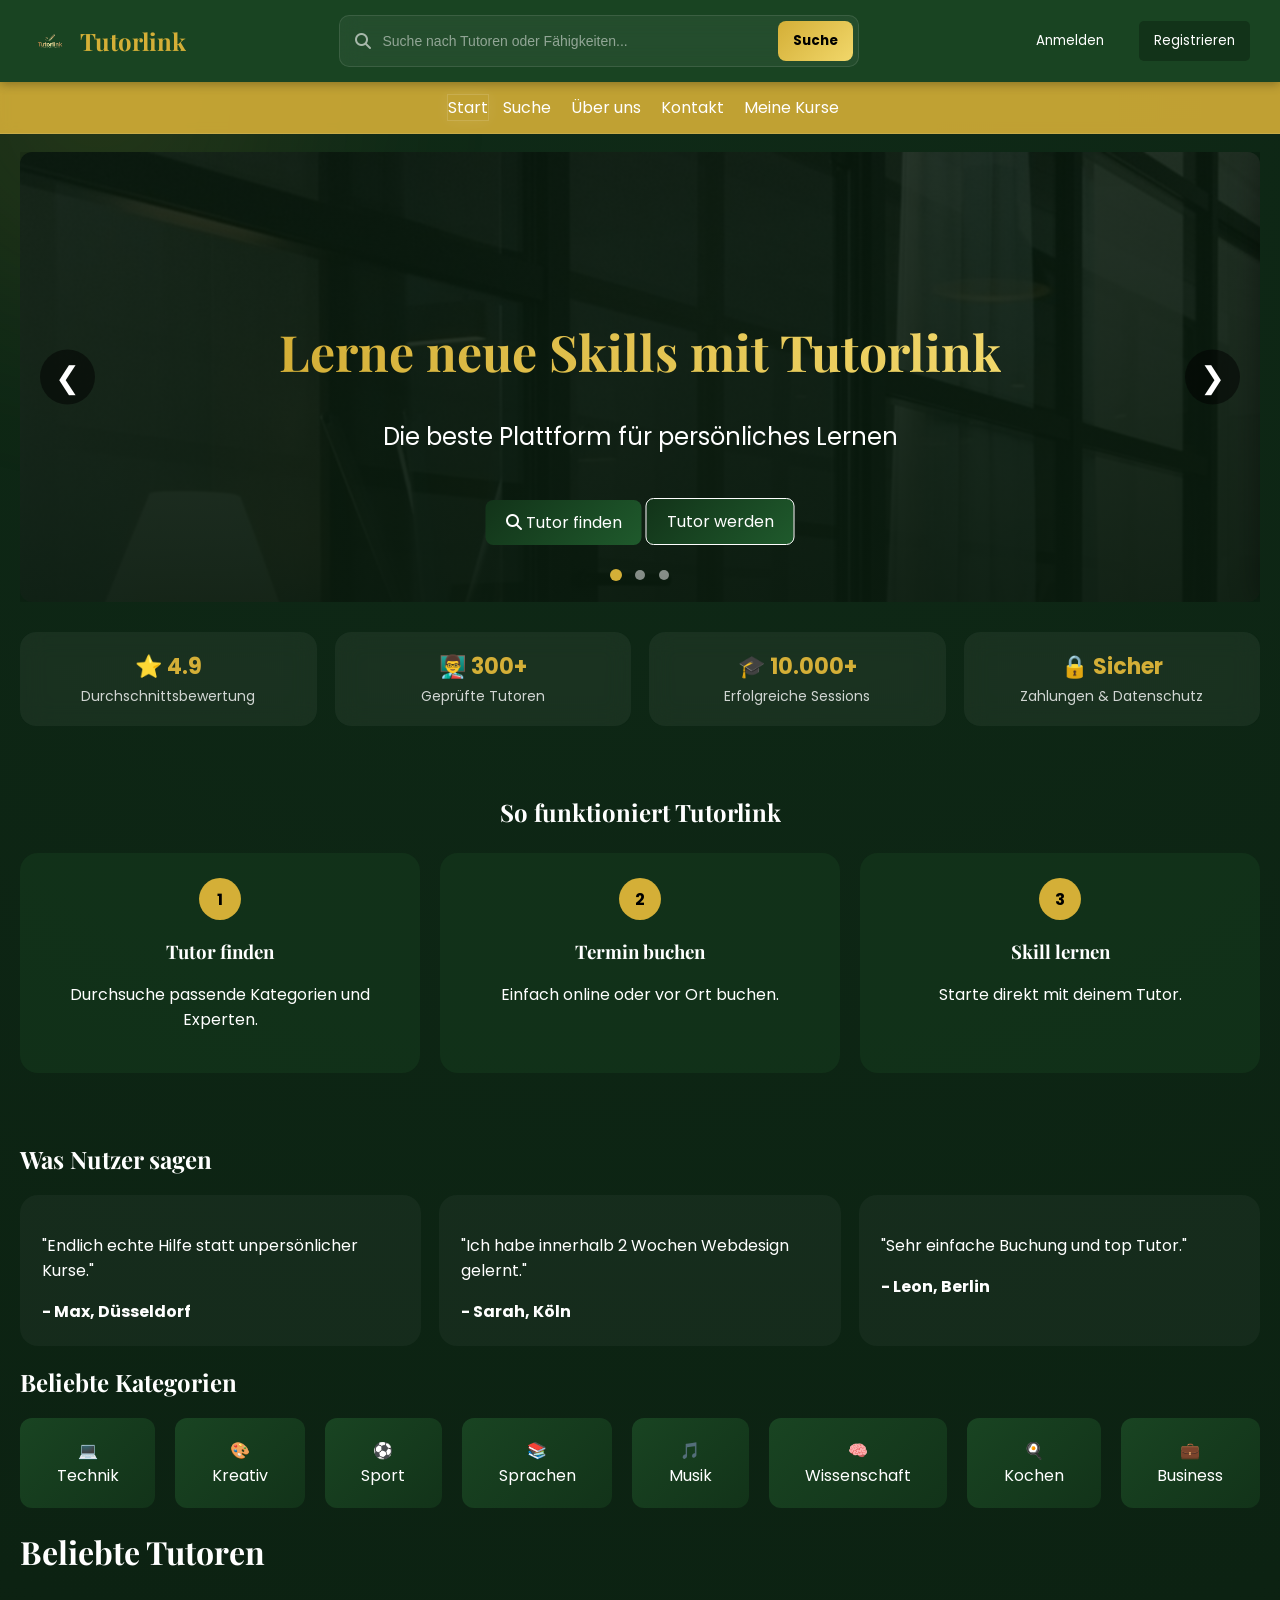
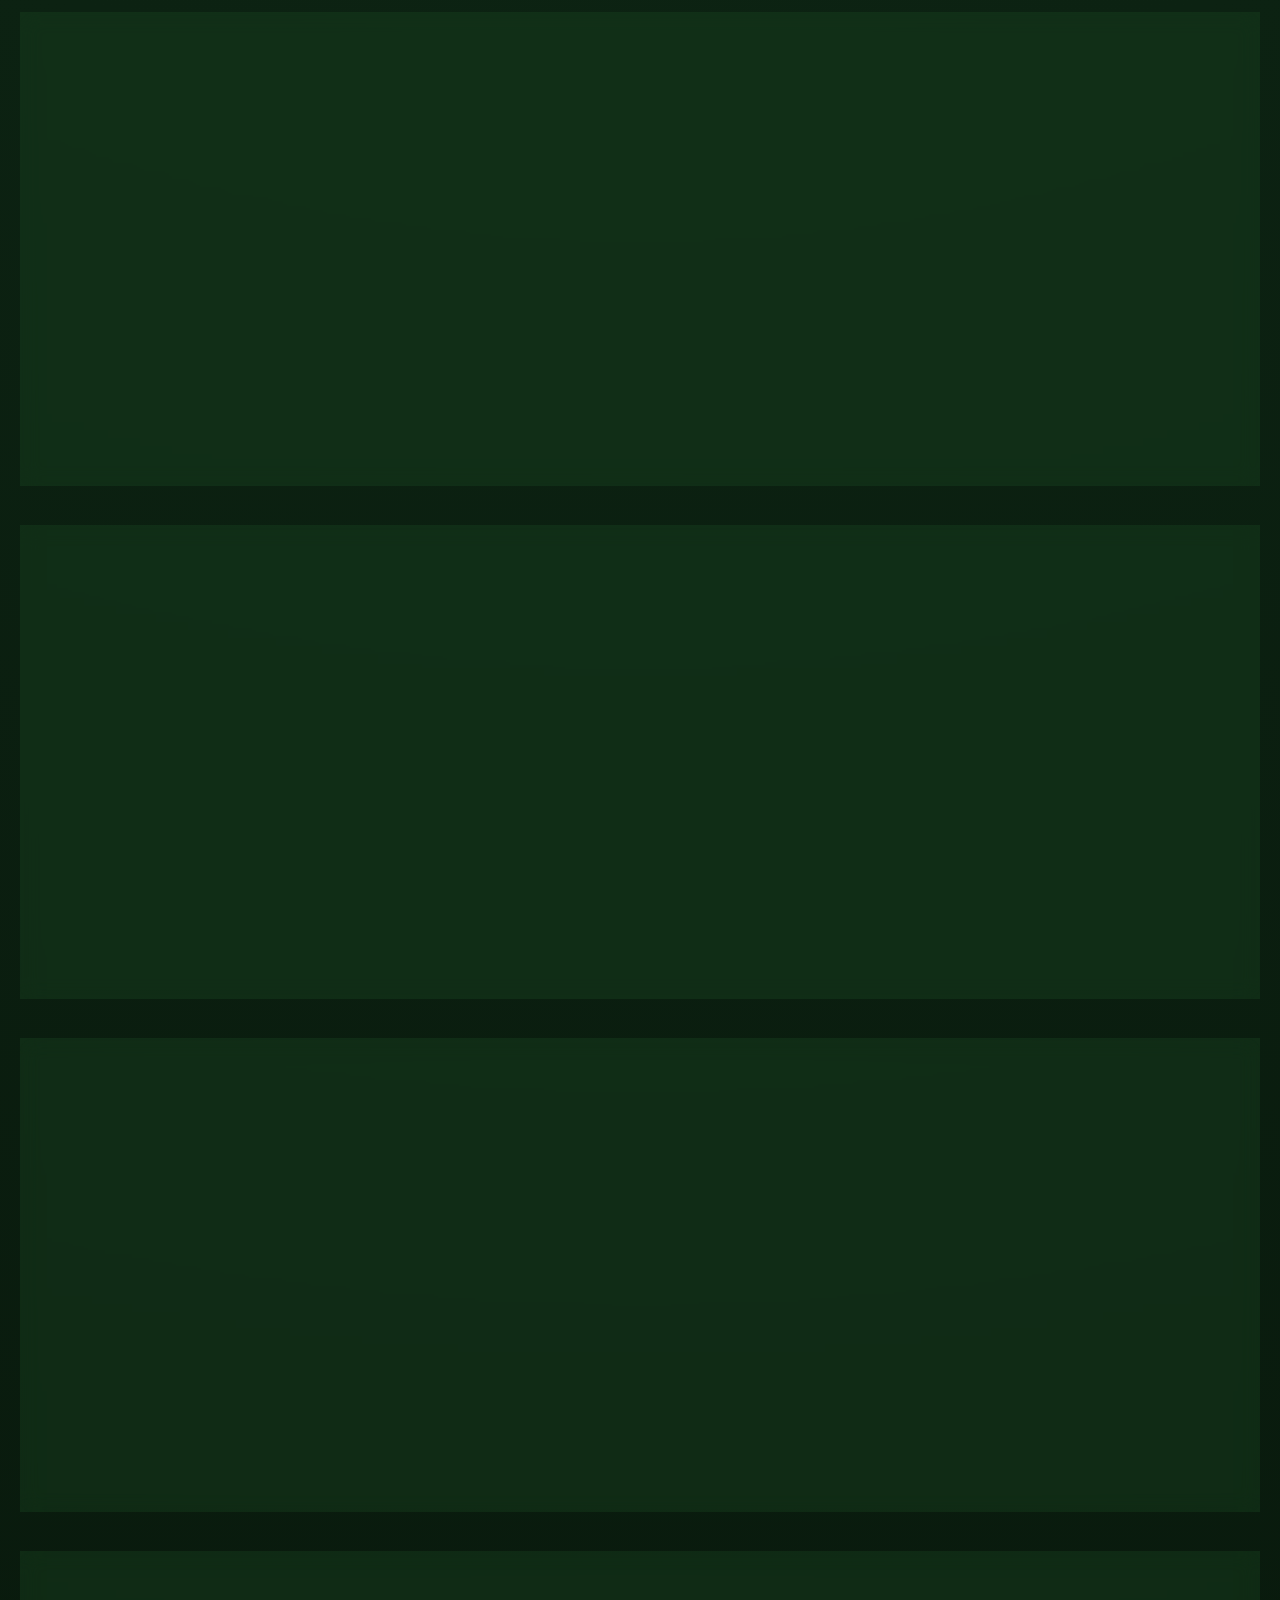
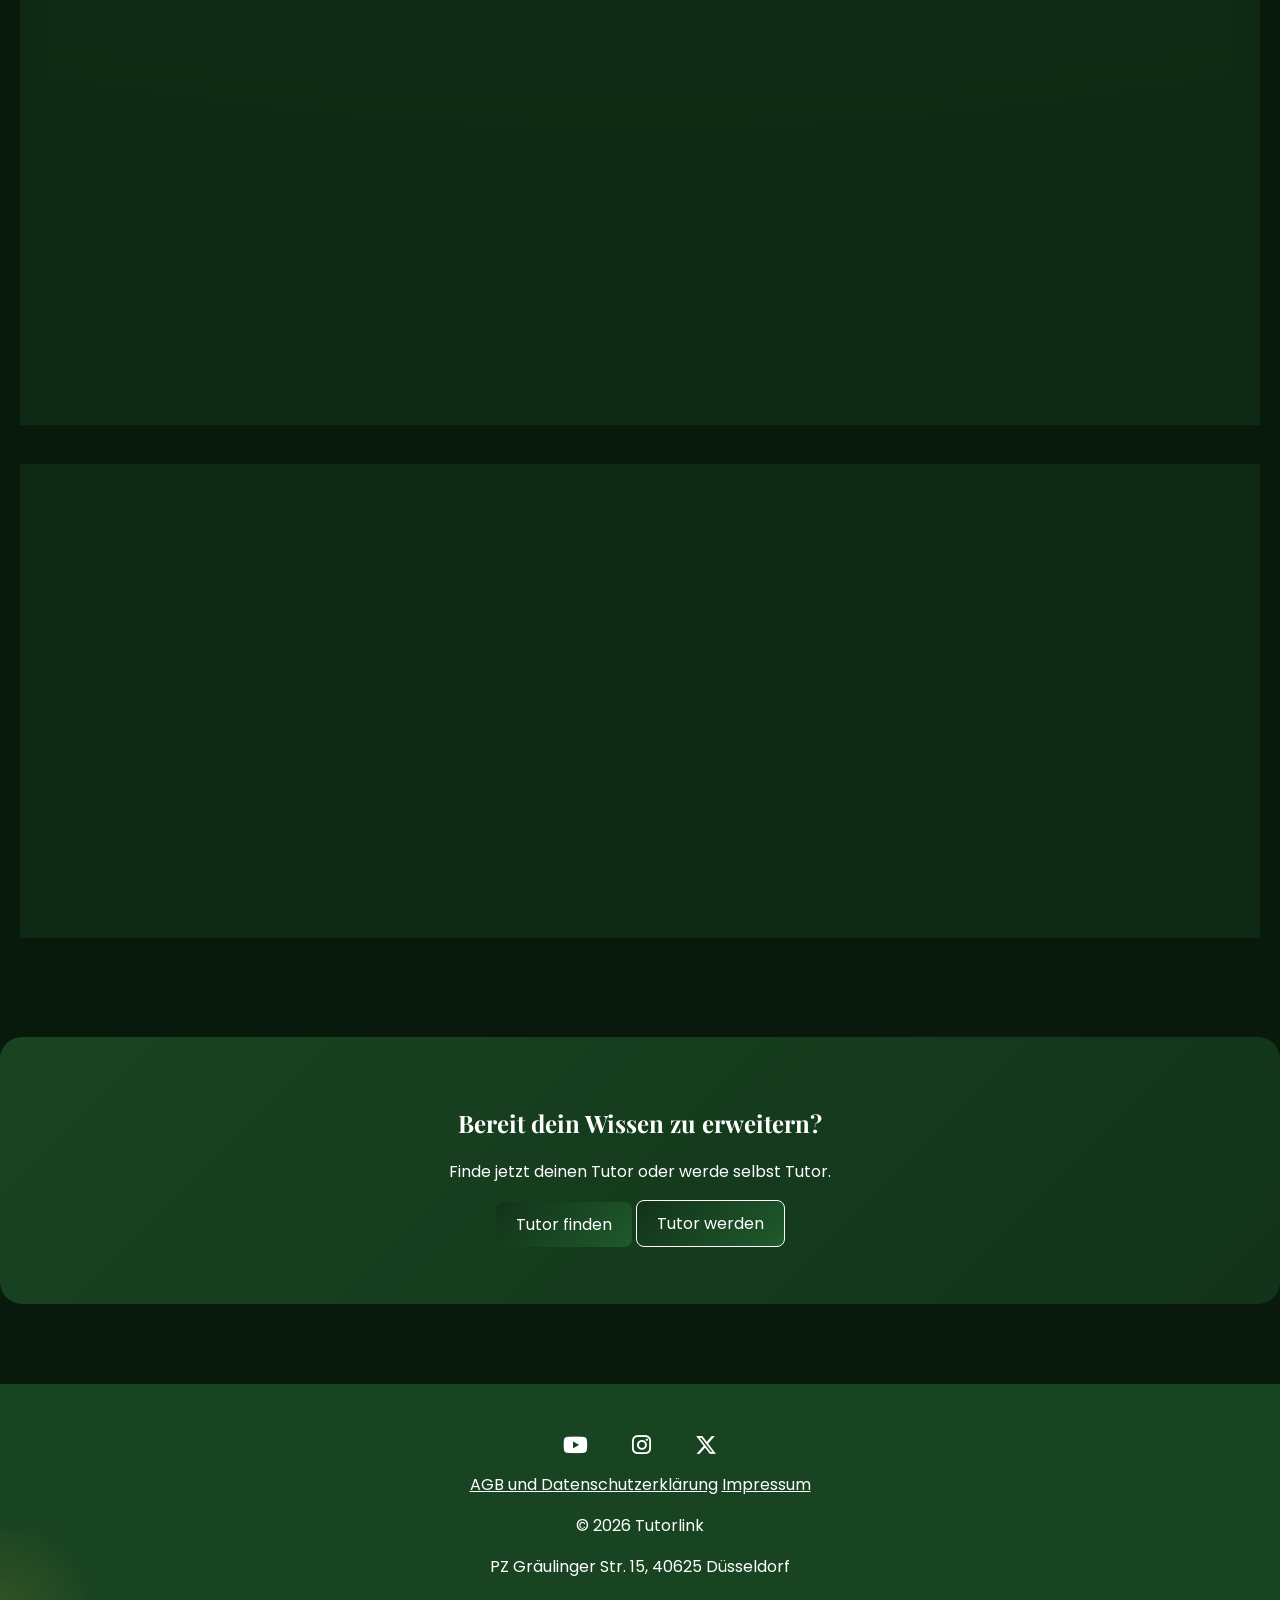
==== commit 25859886: "Update 7" ====
--- a/index.html
+++ b/index.html
@@ -4,7 +4,7 @@
     <meta charset="UTF-8">
     <meta name="viewport" content="width=device-width, initial-scale=1.0">
     <link href="https://fonts.googleapis.com/css2?family=Playfair+Display&family=Poppins&display=swap" rel="stylesheet">
-    <title>Tutorlink</title>
+    <title>Tutorlink - Start</title>
     <link rel="stylesheet" href="css/style.css">
     <link rel="icon" href="images/favicon.ico" type="image/x-icon">
     <link rel="stylesheet" href="https://cdnjs.cloudflare.com/ajax/libs/font-awesome/6.5.0/css/all.min.css">
@@ -12,10 +12,11 @@
 <body>
 
     <div class="bottom-nav">
-        <a href="#"><i class="fa-solid fa-house"></i></a>
-        <a href="#"><i class="fa-solid fa-magnifying-glass"></i></a>
-        <a href="#"><i class="fa-solid fa-book-open"></i></a>
-        <a href="#"><i class ="fa-solid fa-user"></i></a>
+        
+        <a href="index.html"><i class="fa-solid fa-house"></i></a>
+        <a href="suche.html"><i class="fa-solid fa-magnifying-glass"></i></a>
+        <a href="meine-kurse.html"><i class="fa-solid fa-book-open"></i></a>
+        <a href="#" onclick="openDashboard()"><i class ="fa-solid fa-user"></i></a>
     </div>
 
 <header class="header">
@@ -45,10 +46,12 @@
 
 <nav id ="mobileNav">
     <button class="close-nav" onclick="toggleMenu()">✕</button>
-    <a href="#">Start</a>
-    <a href="#">Über uns</a>
-    <a href="#">Kontakt</a>
-    <a href="#" class="highlight">Meine Kurse</a>
+    
+    <a href="index.html">Start</a>
+    <a href="suche.html">Suche</a>
+    <a href="ueber-uns.html">Über uns</a>
+    <a href="kontakt.html">Kontakt</a>
+    <a href="meine-kurse.html">Meine Kurse</a>
 </nav>
 
 <main>
@@ -78,7 +81,10 @@
         
         <div class="hero-content">  
             <div class ="auswahl">
-                <a href="suche.html" class="btn">Tutor finden</a>
+                <a href="suche.html" class="btn">
+                    <i class="fa-solid fa-magnifying-glass"></i>
+                    Tutor finden
+                </a>
                 <a href="registrieren.html" class="btn secondary">Tutor werden</a>
             </div>
         </div>
@@ -382,30 +388,36 @@
 <div class="cursor-glow"></div>
 
 <div class="popup" id="dashboardPopup">
-    <div class="popup-content large">
+    <div class="popup-content dashboard-pro">
+
         <span class="close" onclick="closeDashboard()">&times;</span>
 
         <h2>Mein Dashboard</h2>
 
-        <div class="dash-box">
-            <h3>👤 Mein Profil</h3>
-            <p id="dashName">Name</p>
-            <p id="dashMail">Mail</p>
-        </div>
-
-        <div class="dash-box">
-            <h3>⭐ Favoriten</h3>
-            <p>Gespeicherte Tutoren verfügbar</p>
-        </div>
-
-        <div class="dash-box">
-            <h3>📚 Meine Buchungen</h3>
-            <p>Noch keine Buchungen vorhanden</p>
-        </div>
-
-        <div class="dash-box">
-            <h3>⚙️ Konto</h3>
-            <button class="btn" onclick="logoutUser()">Logout</button>
+        <div class="dash-tabs">
+            <button class="tab active" data-tab="profile">Profil</button>
+            <button class="tab" data-tab="favorites">Favoriten</button>
+            <button class="tab" data-tab="ratings">Bewertungen</button>
+            <button class="tab" data-tab="bookings">Buchungen</button>
+        </div>
+
+        <div class="dash-content">
+
+            <div class="tab-content active" id="tab-profile">
+                <div class="dash-card">
+                    <h3>👤 Profil</h3>
+                    <p id="dashName"></p>
+                    <p id="dashMail"></p>
+                    <button class="btn" onclick="logoutUser()">Logout</button>
+                </div>
+            </div>
+
+            <div class="tab-content" id="tab-favorites"></div>
+
+            <div class="tab-content" id="tab-ratings"></div>
+
+            <div class="tab-content" id="tab-bookings"></div>
+
         </div>
     </div>
 </div>
--- a/css/style.css
+++ b/css/style.css
@@ -988,6 +988,91 @@
     color: #d4af37;
 }
 
+.dashboard-pro {
+    width: 95%;
+    max-width: 900px;
+    max-height: 90vh;
+    overflow: hidden;
+    border-radius: 20px;
+    display: flex;
+    flex-direction: column;
+}
+
+.dash-tabs {
+    display: flex;
+    gap: 10px;
+    margin-bottom: 15px;
+    overflow-x: auto;
+}
+
+.tab {
+    padding: 8px 14px;
+    border-radius: 10px;
+    background: rgba(255,255,255,0.1);
+    border: none;
+    cursor: pointer;
+    white-space: nowrap;
+}
+
+.tab.active {
+    background: white;
+    color: black;
+}
+
+.dash-content {
+    flex: 1;
+    overflow-y: auto;
+}
+
+.tab-content {
+    display: none;
+}
+
+.tab-content.active {
+    display: block;
+}
+
+.dash-card {
+    background: rgba(255,255,255,0.05);
+    padding: 20px;
+    border-radius: 15px;
+}
+
+.fav-card {
+    display: flex;
+    gap: 15px;
+    margin-bottom: 15px;
+    padding: 10px;
+    border-radius: 12px;
+    background: rgba(255,255,255,0.05);
+    cursor: pointer;
+    transition: 0.2s;
+}
+
+.fav-card:hover {
+    transform: scale(1.02);
+}
+
+.fav-card img {
+    width: 70px;
+    height: 70px;
+    object-fit: cover;
+    border-radius: 10px;
+}
+
+.dash-line {
+    display: flex;
+    justify-content: space-between;
+    padding: 8px 0;
+    border-bottom: 1px solid rgba(255,255,255,0.1);
+}
+
+.empty {
+    opacity: 0.6;
+    text-align: center;
+    margin-top: 20px;
+}
+
 .popup-content.large {
     width: 500px;
     max-width: 95%;
@@ -1344,6 +1429,14 @@
     }
 }
 
+@media (max-width: 600px) {
+    .dashboard-pro {
+        width: 100%;
+        border-radius: 0;
+        height: 100vh;
+    }
+}
+
 @media (max-width: 480px) {
 
     .hero-slider h1 {
@@ -1358,4 +1451,55 @@
         padding: 8px 15px;
         font-size: 14px;
     }
+}
+
+.page-hero {
+    padding-top: calc(var(--header-height) + 60px);
+    padding-bottom: 40px;
+    text-align: center;
+}
+
+.page-hero h1 {
+    font-size: 3rem;
+    margin-bottom: 15px;
+}
+
+.page-hero p {
+    opacity: 0.8;
+    font-size: 1.1rem;
+}
+
+#mobileNav a {
+    position: relative;
+    overflow: hidden;
+}
+
+#mobileNav a.active-page {
+    color: #fff;
+
+    background: linear-gradient(135 deg, rgba(255, 255, 255, 0.15), rgba(255, 255, 255, 0.05));
+    border: 1px solid rgba(255, 255, 255, 0.15);
+    box-shadow: 0 0 15px rgba(255, 255, 255, 0.08);
+    transform: translateX(6px);
+}
+
+#mobileNav a.active-page::before {
+    content: "";
+    position: absolute;
+    top: 0;
+    left: -120%;
+    width: 80%;
+    height: 100%;
+    background: linear-gradient(90deg, transparent, rgba(255, 255, 255, 0.25), transparent);
+    animation: shine 3s infinite;
+}
+
+@keyframes shine {
+    0% {
+        left: -120%;
+    }
+
+    100% {
+        left: 140%;
+    }
 }
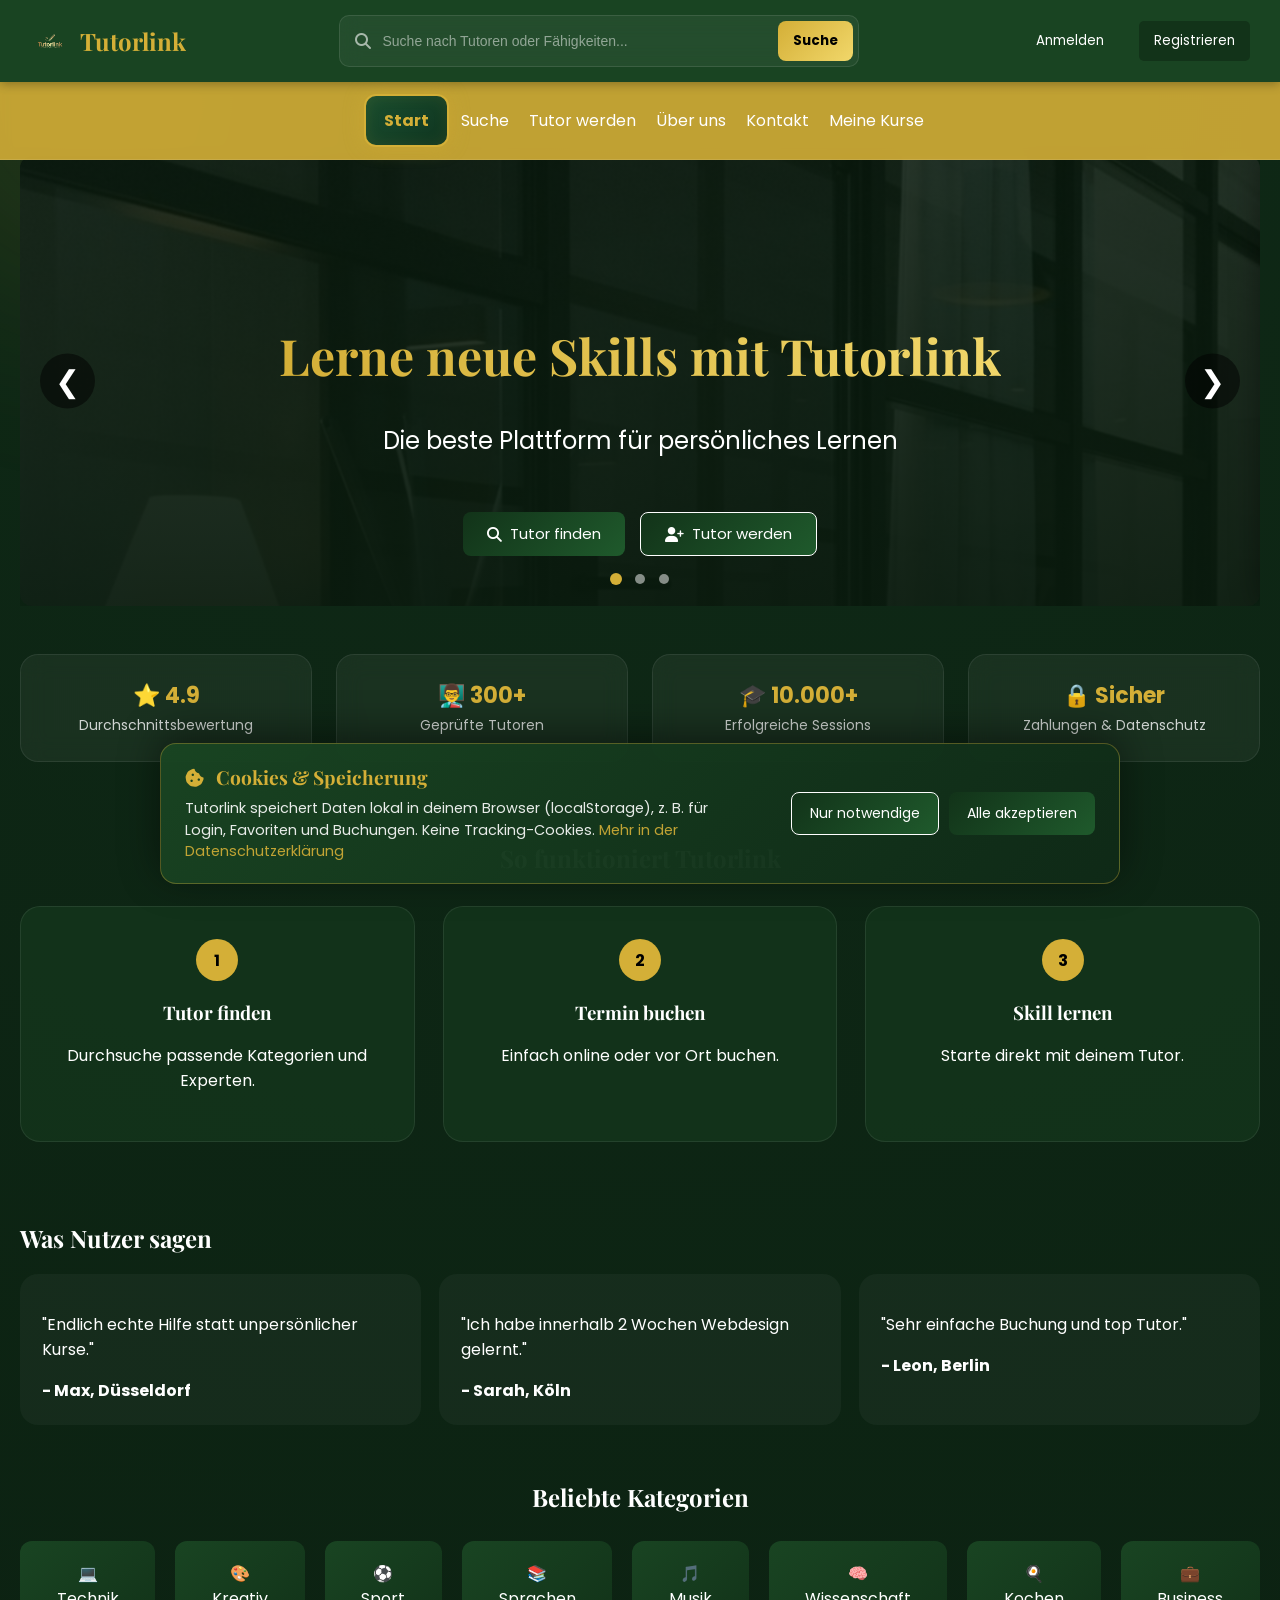
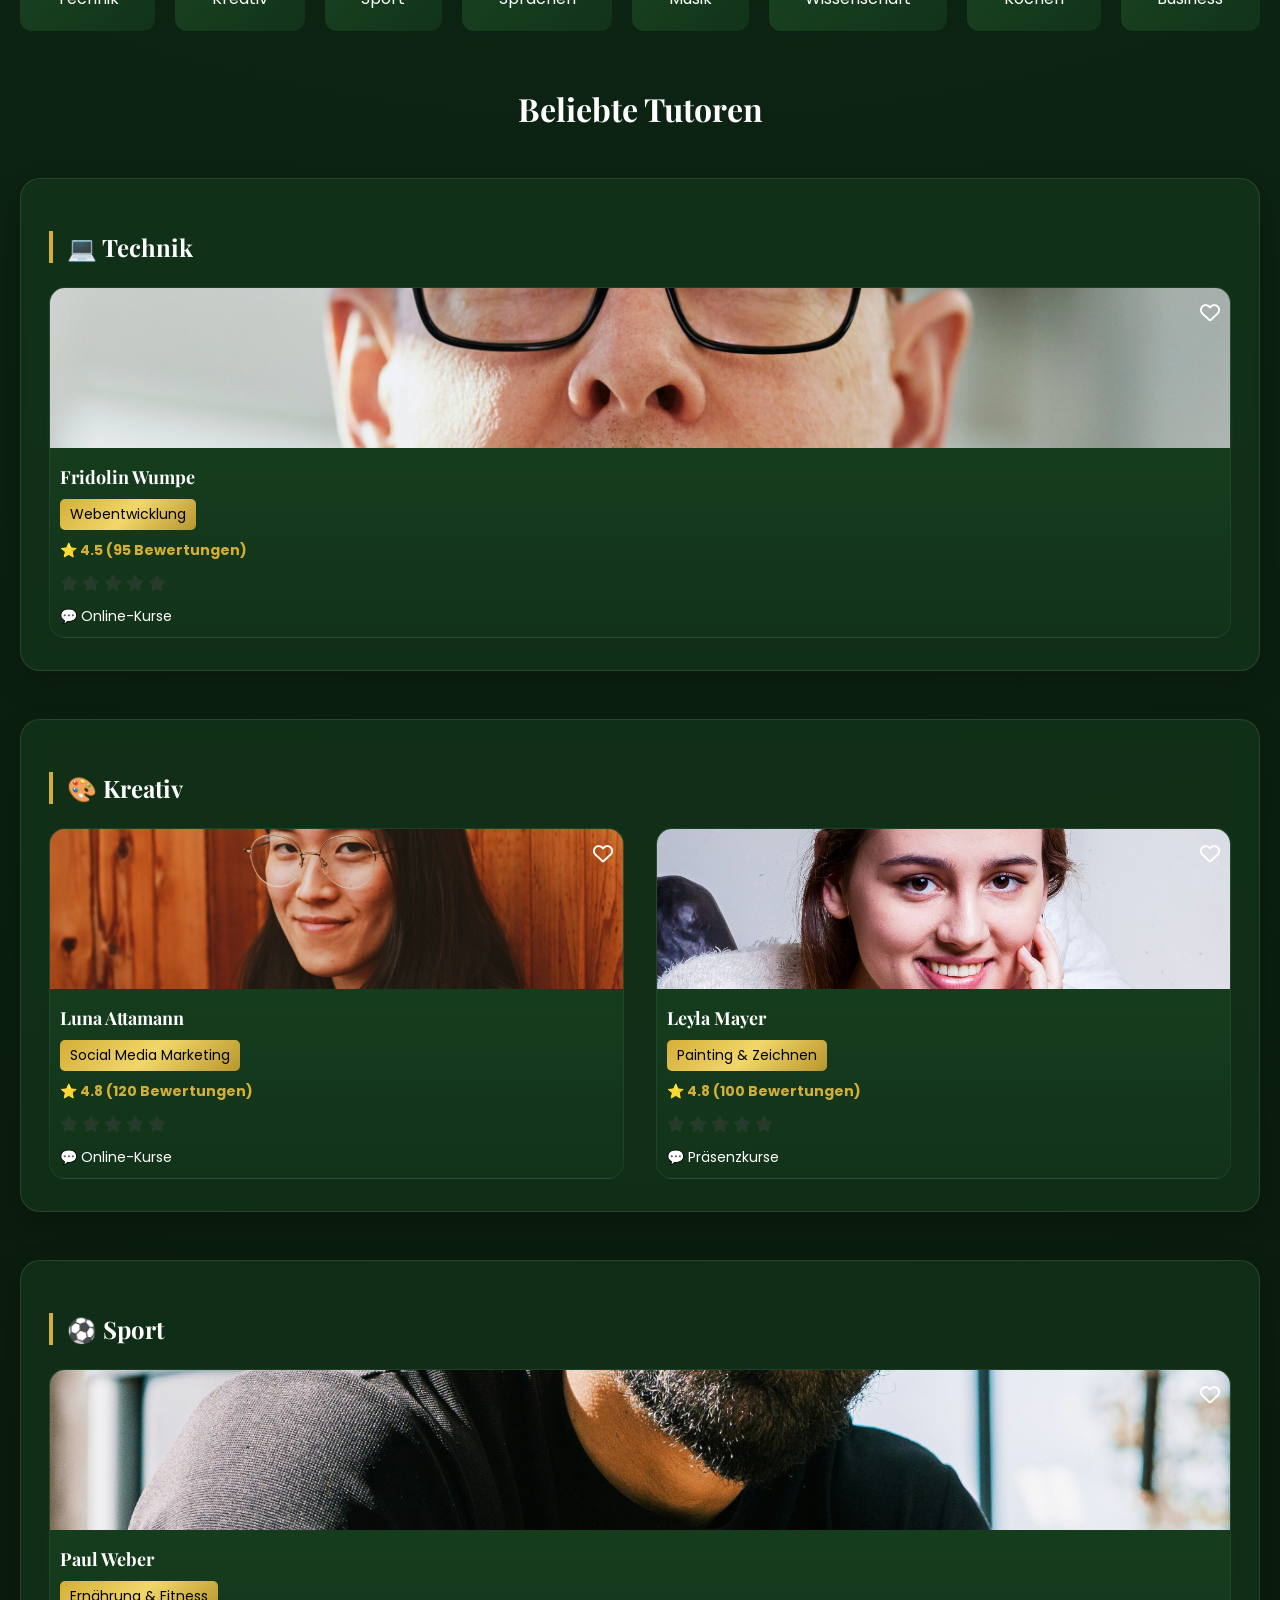
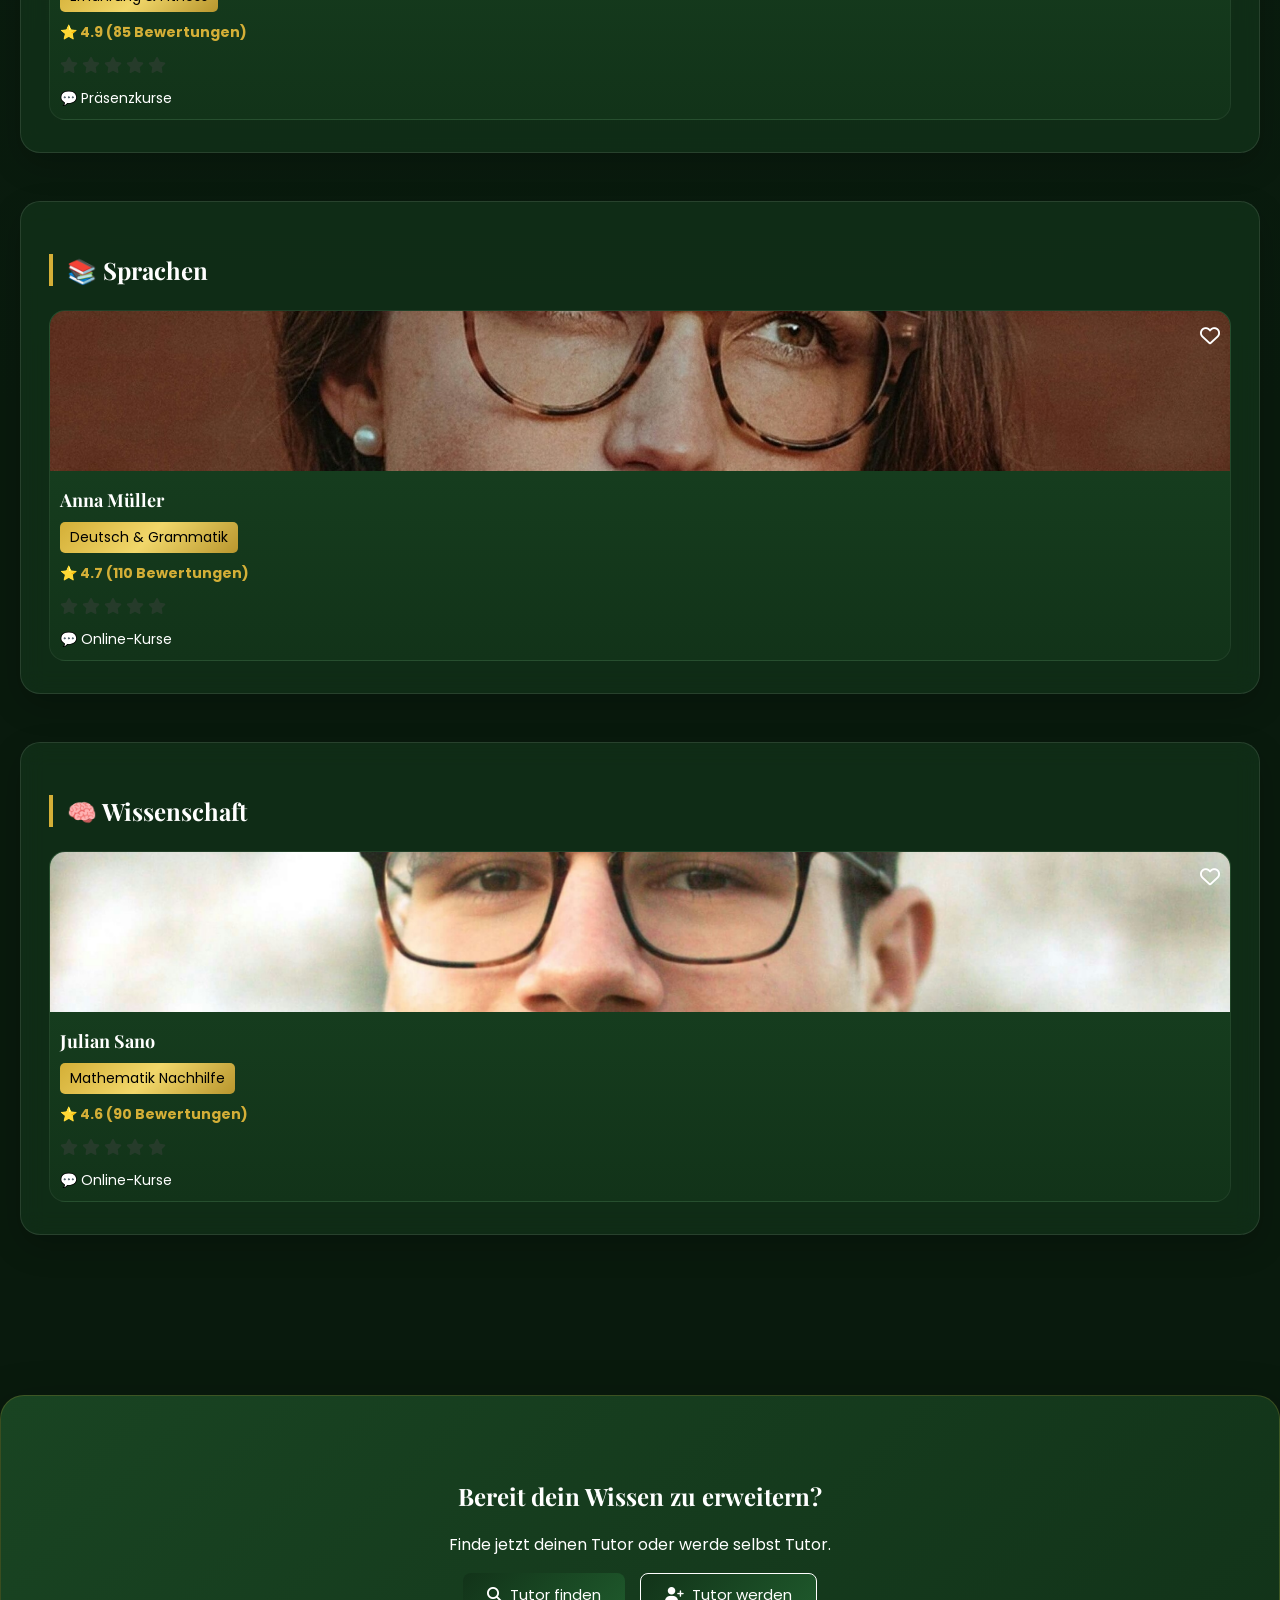
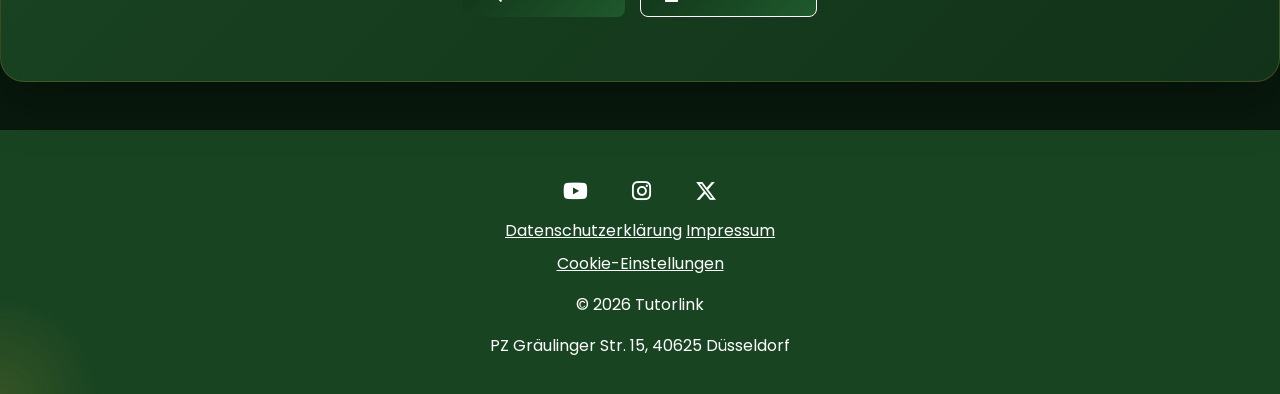
==== commit bba00c2a: "Update 8" ====
--- a/index.html
+++ b/index.html
@@ -1,5 +1,6 @@
 <!DOCTYPE html>
 <html lang="de">
+
 <head>
     <meta charset="UTF-8">
     <meta name="viewport" content="width=device-width, initial-scale=1.0">
@@ -9,420 +10,401 @@
     <link rel="icon" href="images/favicon.ico" type="image/x-icon">
     <link rel="stylesheet" href="https://cdnjs.cloudflare.com/ajax/libs/font-awesome/6.5.0/css/all.min.css">
 </head>
+
 <body>
 
     <div class="bottom-nav">
-        
+
         <a href="index.html"><i class="fa-solid fa-house"></i></a>
         <a href="suche.html"><i class="fa-solid fa-magnifying-glass"></i></a>
         <a href="meine-kurse.html"><i class="fa-solid fa-book-open"></i></a>
-        <a href="#" onclick="openDashboard()"><i class ="fa-solid fa-user"></i></a>
+        <a href="tutor-werden.html"><i class="fa-solid fa-user-plus"></i></a>
     </div>
 
-<header class="header">
-    <div class="mobile-top">
-        <button class="burger" onclick="toggleMenu()">
-            ☰
-        </button>
+    <header class="header">
+        <div class="mobile-top">
+            <button class="burger" onclick="toggleMenu()">
+                ☰
+            </button>
+        </div>
+
+        <div class="logo">
+            <img src="images/tutorlink_logo_transparent.png" alt="Tutorlink Logo">
+            <span>Tutorlink</span>
+        </div>
+
+        <div class="search-bar">
+            <i class="fa-solid fa-magnifying-glass"></i>
+            <input type="text" id="searchInput" placeholder="Suche nach Tutoren oder Fähigkeiten...">
+            <button onclick="searchTutors()">Suche</button>
+            <div class="search-suggestions" id="suggestions"></div>
+        </div>
+
+        <div class="actions" id="authArea">
+            <button class="login" onclick="openLogin()">Anmelden</button>
+            <button class="register" onclick="openRegister()">Registrieren</button>
+        </div>
+    </header>
+
+    <nav id="mobileNav">
+        <button class="close-nav" onclick="toggleMenu()">✕</button>
+
+        <a href="index.html">Start</a>
+        <a href="suche.html">Suche</a>
+        <a href="tutor-werden.html">Tutor werden</a>
+        <a href="ueber-uns.html">Über uns</a>
+        <a href="kontakt.html">Kontakt</a>
+        <a href="meine-kurse.html">Meine Kurse</a>
+    </nav>
+
+    <main>
+        <section class="hero-slider">
+
+            <div class="slides">
+
+                <div class="slide">
+                    <h1>Lerne neue Skills mit Tutorlink</h1>
+                    <p>Die beste Plattform für persönliches Lernen</p>
+                </div>
+
+                <div class="slide">
+                    <h1>Konkurrenz ist unpersönlich</h1>
+                    <p>Plattformen wie Whop oder Gumroad fokussieren sich nicht auf individuelles Lernen</p>
+                </div>
+
+                <div class="slide">
+                    <h1>Warum Tutorlink?</h1>
+                    <p>Persönlich, flexibel und direkt mit echten Tutoren</p>
+                </div>
+
+            </div>
+
+            <button class="arrow left" onclick="prevSlide()">❮</button>
+            <button class="arrow right" onclick="nextSlide()">❯</button>
+
+            <div class="hero-content">
+                <div class="auswahl">
+                    <a href="suche.html" class="btn">
+                        <i class="fa-solid fa-magnifying-glass"></i>
+                        Tutor finden
+                    </a>
+                    <a href="tutor-werden.html" class="btn secondary">
+                        <i class="fa-solid fa-user-plus"></i>
+                        Tutor werden
+                    </a>
+                </div>
+            </div>
+
+            <div class="slider-dots">
+                <span class="dot active" onclick="goToSlide(0)"></span>
+                <span class="dot" onclick="goToSlide(1)"></span>
+                <span class="dot" onclick="goToSlide(2)"></span>
+            </div>
+
+        </section>
+
+        <section class="trust-strip">
+            <div class="trust-item">
+                <strong>⭐ 4.9</strong>
+                <span>Durchschnittsbewertung</span>
+            </div>
+
+            <div class="trust-item">
+                <strong>👨‍🏫 300+</strong>
+                <span>Geprüfte Tutoren</span>
+            </div>
+
+            <div class="trust-item">
+                <strong>🎓 10.000+</strong>
+                <span>Erfolgreiche Sessions</span>
+            </div>
+
+            <div class="trust-item">
+                <strong>🔒 Sicher</strong>
+                <span>Zahlungen & Datenschutz</span>
+            </div>
+
+        </section>
+
+        <section class="steps-section">
+            <h1>So funktioniert Tutorlink</h1>
+
+            <div class="steps-grid">
+                <div class="step-box">
+                    <span>1</span>
+                    <h3>Tutor finden</h3>
+                    <p>Durchsuche passende Kategorien und Experten.</p>
+                </div>
+
+                <div class="step-box">
+                    <span>2</span>
+                    <h3>Termin buchen</h3>
+                    <p>Einfach online oder vor Ort buchen.</p>
+                </div>
+
+                <div class="step-box">
+                    <span>3</span>
+                    <h3>Skill lernen</h3>
+                    <p>Starte direkt mit deinem Tutor.</p>
+                </div>
+            </div>
+
+        </section>
+
+        <section class="reviews-section">
+            <h1>Was Nutzer sagen</h1>
+
+            <div class="review-grid">
+                <div class="review-card">
+                    <p>"Endlich echte Hilfe statt unpersönlicher Kurse."</p>
+                    <strong>- Max, Düsseldorf</strong>
+                </div>
+
+                <div class="review-card">
+                    <p>"Ich habe innerhalb 2 Wochen Webdesign gelernt."</p>
+                    <strong>- Sarah, Köln</strong>
+                </div>
+
+                <div class="review-card">
+                    <p>"Sehr einfache Buchung und top Tutor."</p>
+                    <strong>- Leon, Berlin</strong>
+                </div>
+            </div>
+
+        </section>
+
+        <section class="categories">
+            <h1>Beliebte Kategorien</h1>
+
+            <div class="category-list">
+                <a href="#technik" class="category">💻 Technik</a>
+                <a href="#kreativ" class="category">🎨 Kreativ</a>
+                <a href="#sport" class="category">⚽ Sport</a>
+                <a href="#sprachen" class="category">📚 Sprachen</a>
+                <a href="#musik" class="category">🎵 Musik</a>
+                <a href="#wissenschaft" class="category">🧠 Wissenschaft</a>
+                <a href="#kochen" class="category">🍳 Kochen</a>
+                <a href="#business" class="category">💼 Business</a>
+            </div>
+        </section>
+
+        <h1>Beliebte Tutoren</h1>
+
+        <section id="technik" class="tutor-section">
+            <h2>💻 Technik</h2>
+            <div class="card-row">
+                <div class="card" onclick="openTutorPage('fridolin')">
+                    <img src="images/fridolin.jpg" alt="Tutor 1">
+                    <h3>Fridolin Wumpe</h3>
+                    <p class="category-tag">Webentwicklung</p>
+                    <p class="rating">⭐ 4.5 (95 Bewertungen)</p>
+                    <div class="stars">
+                        <i class="fa-solid fa-star" data-value="1"></i>
+                        <i class="fa-solid fa-star" data-value="2"></i>
+                        <i class="fa-solid fa-star" data-value="3"></i>
+                        <i class="fa-solid fa-star" data-value="4"></i>
+                        <i class="fa-solid fa-star" data-value="5"></i>
+                    </div>
+                    <p class="kursart">💬 Online-Kurse</p>
+                    <div class="favorite">
+                        <i class="fa-regular fa-heart"></i>
+                    </div>
+                </div>
+            </div>
+        </section>
+
+        <section id="kreativ" class="tutor-section">
+            <h2>🎨 Kreativ</h2>
+            <div class="card-row">
+                <div class="card" onclick="openTutorPage('luna')">
+                    <img src="images/luna.jpg" alt="Tutor 2">
+                    <h3>Luna Attamann</h3>
+                    <p class="category-tag">Social Media Marketing</p>
+                    <p class="rating">⭐ 4.8 (120 Bewertungen)</p>
+                    <div class="stars">
+                        <i class="fa-solid fa-star" data-value="1"></i>
+                        <i class="fa-solid fa-star" data-value="2"></i>
+                        <i class="fa-solid fa-star" data-value="3"></i>
+                        <i class="fa-solid fa-star" data-value="4"></i>
+                        <i class="fa-solid fa-star" data-value="5"></i>
+                    </div>
+                    <p class="kursart">💬 Online-Kurse</p>
+                    <div class="favorite">
+                        <i class="fa-regular fa-heart"></i>
+                    </div>
+                </div>
+
+                <div class="card" onclick="openTutorPage('leyla')">
+                    <img src="images/leyla.jpg" alt="Tutor 6">
+                    <h3>Leyla Mayer</h3>
+                    <p class="category-tag">Painting & Zeichnen</p>
+                    <p class="rating">⭐ 4.8 (100 Bewertungen)</p>
+                    <div class="stars">
+                        <i class="fa-solid fa-star" data-value="1"></i>
+                        <i class="fa-solid fa-star" data-value="2"></i>
+                        <i class="fa-solid fa-star" data-value="3"></i>
+                        <i class="fa-solid fa-star" data-value="4"></i>
+                        <i class="fa-solid fa-star" data-value="5"></i>
+                    </div>
+                    <p class="kursart">💬 Präsenzkurse</p>
+                    <div class="favorite">
+                        <i class="fa-regular fa-heart"></i>
+                    </div>
+                </div>
+            </div>
+        </section>
+
+        <section id="sport" class="tutor-section">
+            <h2>⚽ Sport</h2>
+            <div class="card-row">
+                <div class="card" onclick="openTutorPage('paul')">
+                    <img src="images/paul.jpg" alt="Tutor 3">
+                    <h3>Paul Weber</h3>
+                    <p class="category-tag">Ernährung & Fitness</p>
+                    <p class="rating">⭐ 4.9 (85 Bewertungen)</p>
+                    <div class="stars">
+                        <i class="fa-solid fa-star" data-value="1"></i>
+                        <i class="fa-solid fa-star" data-value="2"></i>
+                        <i class="fa-solid fa-star" data-value="3"></i>
+                        <i class="fa-solid fa-star" data-value="4"></i>
+                        <i class="fa-solid fa-star" data-value="5"></i>
+                    </div>
+                    <p class="kursart">💬 Präsenzkurse</p>
+                    <div class="favorite">
+                        <i class="fa-regular fa-heart"></i>
+                    </div>
+                </div>
+            </div>
+        </section>
+
+        <section id="sprachen" class="tutor-section">
+            <h2>📚 Sprachen</h2>
+            <div class="card-row">
+                <div class="card" onclick="openTutorPage('anna')">
+                    <img src="images/anna.jpg" alt="Tutor 4">
+                    <h3>Anna Müller</h3>
+                    <p class="category-tag">Deutsch & Grammatik</p>
+                    <p class="rating">⭐ 4.7 (110 Bewertungen)</p>
+                    <div class="stars">
+                        <i class="fa-solid fa-star" data-value="1"></i>
+                        <i class="fa-solid fa-star" data-value="2"></i>
+                        <i class="fa-solid fa-star" data-value="3"></i>
+                        <i class="fa-solid fa-star" data-value="4"></i>
+                        <i class="fa-solid fa-star" data-value="5"></i>
+                    </div>
+                    <p class="kursart">💬 Online-Kurse</p>
+                    <div class="favorite">
+                        <i class="fa-regular fa-heart"></i>
+                    </div>
+                </div>
+            </div>
+        </section>
+
+        <section id="wissenschaft" class="tutor-section">
+            <h2>🧠 Wissenschaft</h2>
+            <div class="card-row">
+                <div class="card" onclick="openTutorPage('julian')">
+                    <img src="images/julian.jpg" alt="Tutor 5">
+                    <h3>Julian Sano</h3>
+                    <p class="category-tag">Mathematik Nachhilfe</p>
+                    <p class="rating">⭐ 4.6 (90 Bewertungen)</p>
+                    <div class="stars">
+                        <i class="fa-solid fa-star" data-value="1"></i>
+                        <i class="fa-solid fa-star" data-value="2"></i>
+                        <i class="fa-solid fa-star" data-value="3"></i>
+                        <i class="fa-solid fa-star" data-value="4"></i>
+                        <i class="fa-solid fa-star" data-value="5"></i>
+                    </div>
+                    <p class="kursart">💬 Online-Kurse</p>
+                    <div class="favorite">
+                        <i class="fa-regular fa-heart"></i>
+                    </div>
+                </div>
+            </div>
+        </section>
+    </main>
+
+    <section class="final-cta">
+        <h1>Bereit dein Wissen zu erweitern?</h1>
+        <p>Finde jetzt deinen Tutor oder werde selbst Tutor.</p>
+
+        <div class="auswahl">
+            <a href="suche.html" class="btn">
+                <i class="fa-solid fa-magnifying-glass"></i>
+                Tutor finden
+            </a>
+            <a href="tutor-werden.html" class="btn secondary">
+                <i class="fa-solid fa-user-plus"></i>
+                Tutor werden
+            </a>
+        </div>
+    </section>
+
+    <footer>
+        <div class="socials">
+            <a href="#"><i class="fab fa-youtube"></i></a>
+            <a href="#"><i class="fab fa-instagram"></i></a>
+            <a href="#"><i class="fab fa-x-twitter"></i></a>
+        </div>
+        <a href="datenschutz.html">Datenschutzerklärung</a>
+        <a href="impressum.html">Impressum</a>
+        <p>© 2026 Tutorlink</p>
+        <p>PZ Gräulinger Str. 15, 40625 Düsseldorf</p>
+    </footer>
+
+    <div class="popup" id="tutorPopup">
+        <div class="popup-content">
+            <span class="close" onclick="closeTutorPopup()">&times;</span>
+
+            <h2 id="popup-name">Tutor Name</h2>
+            <p id="popup-category">Kategorie</p>
+            <p id="popup-rating">Bewertung</p>
+            <p id="popup-kursart">Kursart</p>
+            <p id="popup-description">Beschreibung des Tutors</p>
+
+            <button class="btn">Jetzt buchen</button>
+        </div>
     </div>
-    
-    <div class="logo">
-        <img src="images/tutorlink_logo_transparent.png" alt="Tutorlink Logo">
-        <span>Tutorlink</span>
+
+    <div class="popup" id="loginPopup">
+        <div class="popup-content">
+            <span class="close" onclick="closeLogin()">&times;</span>
+            <h2>Anmelden</h2>
+
+            <input type="text" id="loginEmail" placeholder="E-Mail">
+            <input type="password" id="loginPass" placeholder="Passwort">
+
+            <button class="btn" onclick="loginUser()">Login</button>
+
+            <p>Noch kein Konto?</p>
+            <button class="switch-btn" onclick="switchToRegister()">Registrieren</button>
+        </div>
     </div>
-    
-    <div class="search-bar">
-        <i class ="fa-solid fa-magnifying-glass"></i>
-        <input type="text" id="searchInput" placeholder="Suche nach Tutoren oder Fähigkeiten...">
-        <button onclick="searchTutors()">Suche</button>
-        <div class="search-suggestions" id="suggestions"></div>
+
+    <div class="popup" id="registerPopup">
+        <div class="popup-content">
+            <span class="close" onclick="closeRegister()">&times;</span>
+            <h2>Registrieren</h2>
+
+            <input type="text" id="regName" placeholder="Name">
+            <input type="text" id="regEmail" placeholder="E-Mail">
+            <input type="password" id="regPass" placeholder="Passwort">
+
+            <button class="btn" onclick="registerUser()">Registrieren</button>
+
+            <p>Schon ein Konto?</p>
+            <button class="switch-btn" onclick="switchToLogin()">Anmelden</button>
+        </div>
     </div>
 
-    <div class="actions" id="authArea">
-        <button class="login" onclick="openLogin()">Anmelden</button>
-        <button class="register" onclick="openRegister()">Registrieren</button>
-    </div>
-</header>
-
-<nav id ="mobileNav">
-    <button class="close-nav" onclick="toggleMenu()">✕</button>
-    
-    <a href="index.html">Start</a>
-    <a href="suche.html">Suche</a>
-    <a href="ueber-uns.html">Über uns</a>
-    <a href="kontakt.html">Kontakt</a>
-    <a href="meine-kurse.html">Meine Kurse</a>
-</nav>
-
-<main>
-    <section class="hero-slider">
-        
-        <div class="slides">
-
-            <div class="slide">
-                <h1>Lerne neue Skills mit Tutorlink</h1>
-                <p>Die beste Plattform für persönliches Lernen</p>
-            </div>
-
-            <div class="slide">
-                <h1>Konkurrenz ist unpersönlich</h1>
-                <p>Plattformen wie Whop oder Gumroad fokussieren sich nicht auf individuelles Lernen</p>
-            </div>
-
-            <div class="slide">
-                <h1>Warum Tutorlink?</h1>
-                <p>Persönlich, flexibel und direkt mit echten Tutoren</p>
-            </div>
-
-        </div>
-
-        <button class="arrow left" onclick="prevSlide()">❮</button>
-        <button class="arrow right" onclick="nextSlide()">❯</button>
-        
-        <div class="hero-content">  
-            <div class ="auswahl">
-                <a href="suche.html" class="btn">
-                    <i class="fa-solid fa-magnifying-glass"></i>
-                    Tutor finden
-                </a>
-                <a href="registrieren.html" class="btn secondary">Tutor werden</a>
-            </div>
-        </div>
-
-        <div class="slider-dots">
-            <span class="dot active" onclick="goToSlide(0)"></span>
-            <span class="dot" onclick="goToSlide(1)"></span>
-            <span class="dot" onclick="goToSlide(2)"></span>
-        </div>
-
-    </section>
-
-    <section class="trust-strip">
-        <div class="trust-item">
-            <strong>⭐ 4.9</strong>
-            <span>Durchschnittsbewertung</span>
-        </div>
-
-        <div class="trust-item">
-            <strong>👨‍🏫 300+</strong>
-            <span>Geprüfte Tutoren</span>
-        </div>
-
-        <div class="trust-item">
-            <strong>🎓 10.000+</strong>
-            <span>Erfolgreiche Sessions</span>
-        </div>
-
-        <div class="trust-item">
-            <strong>🔒 Sicher</strong>
-            <span>Zahlungen & Datenschutz</span>
-        </div>
-
-    </section>
-
-    <section class="steps-section">
-        <h1>So funktioniert Tutorlink</h1>
-
-        <div class="steps-grid">
-            <div class="step-box">
-                <span>1</span>
-                <h3>Tutor finden</h3>
-                <p>Durchsuche passende Kategorien und Experten.</p>
-            </div>
-
-            <div class="step-box">
-                <span>2</span>
-                <h3>Termin buchen</h3>
-                <p>Einfach online oder vor Ort buchen.</p>
-            </div>
-
-            <div class="step-box">
-                <span>3</span>
-                <h3>Skill lernen</h3>
-                <p>Starte direkt mit deinem Tutor.</p>
-            </div>
-        </div>
-
-    </section>
-
-    <section class="reviews-section">
-        <h1>Was Nutzer sagen</h1>
-
-        <div class="review-grid">
-            <div class ="review-card">
-                <p>"Endlich echte Hilfe statt unpersönlicher Kurse."</p>
-                <strong>- Max, Düsseldorf</strong>
-            </div>
-
-            <div class="review-card">
-                <p>"Ich habe innerhalb 2 Wochen Webdesign gelernt."</p>
-                <strong>- Sarah, Köln</strong>
-            </div>
-
-            <div class="review-card">
-                <p>"Sehr einfache Buchung und top Tutor."</p>
-                <strong>- Leon, Berlin</strong>
-            </div>
-        </div>
-
-    </section>
-    
-    <section class="categories">
-        <h1>Beliebte Kategorien</h1>
-        
-        <div class="category-list">
-            <a href="#technik" class="category">💻 Technik</a>
-            <a href="#kreativ" class="category">🎨 Kreativ</a>
-            <a href="#sport" class="category">⚽ Sport</a>
-            <a href="#sprachen" class="category">📚 Sprachen</a>
-            <a href="#musik" class="category">🎵 Musik</a>
-            <a href="#wissenschaft" class="category">🧠 Wissenschaft</a>
-            <a href="#kochen" class="category">🍳 Kochen</a>
-            <a href="#business" class="category">💼 Business</a>
-        </div>
-    </section>
-
-        <h1>Beliebte Tutoren</h1>
-
-    <section id="technik" class="tutor-section">
-        <h2>💻 Technik</h2>
-        <div class="card-row">
-            <div class="card" onclick="openTutorPopup('fridolin')">
-                <img src="images/tutor1.jpg" alt="Tutor 1">
-                <h3>Fridolin Wumpe</h3>
-                <p class="category-tag">Webentwicklung</p>
-                <p class="rating">⭐ 4.5 (95 Bewertungen)</p>
-                <div class="stars">
-                    <i class="fa-solid fa-star" data-value="1"></i>
-                    <i class="fa-solid fa-star" data-value="2"></i>
-                    <i class="fa-solid fa-star" data-value="3"></i>
-                    <i class="fa-solid fa-star" data-value="4"></i>
-                    <i class="fa-solid fa-star" data-value="5"></i>
-                </div>
-                <p class="kursart">💬 Online-Kurse</p>
-                <div class="favorite">
-                    <i class="fa-regular fa-heart"></i>
-                </div>
-            </div>
-        </div>
-    </section>
-
-    <section id="kreativ" class="tutor-section">
-        <h2>🎨 Kreativ</h2>
-        <div class="card-row">
-            <div class="card" onclick="openTutorPopup('luna')">
-                <img src="images/tutor2.jpg" alt="Tutor 2">
-                <h3>Luna Attamann</h3>
-                <p class="category-tag">Social Media Marketing</p>
-                <p class="rating">⭐ 4.8 (120 Bewertungen)</p>
-                <div class="stars">
-                    <i class="fa-solid fa-star" data-value="1"></i>
-                    <i class="fa-solid fa-star" data-value="2"></i>
-                    <i class="fa-solid fa-star" data-value="3"></i>
-                    <i class="fa-solid fa-star" data-value="4"></i>
-                    <i class="fa-solid fa-star" data-value="5"></i>
-                </div>
-                <p class="kursart">💬 Online-Kurse</p>
-                <div class="favorite">
-                    <i class="fa-regular fa-heart"></i>
-                </div>
-            </div>
-
-            <div class="card" onclick="openTutorPopup('leyla')">
-                <img src="images/tutor6.jpg" alt="Tutor 6">
-                <h3>Leyla Mayer</h3>
-                <p class="category-tag">Painting & Zeichnen</p>
-                <p class="rating">⭐ 4.8 (100 Bewertungen)</p>
-                <div class="stars">
-                    <i class="fa-solid fa-star" data-value="1"></i>
-                    <i class="fa-solid fa-star" data-value="2"></i>
-                    <i class="fa-solid fa-star" data-value="3"></i>
-                    <i class="fa-solid fa-star" data-value="4"></i>
-                    <i class="fa-solid fa-star" data-value="5"></i>
-                </div>
-                <p class="kursart">💬 Präsenzkurse</p>
-                <div class="favorite">
-                    <i class="fa-regular fa-heart"></i>
-                </div>
-            </div>
-        </div>
-    </section>
-
-    <section id="sport" class="tutor-section">
-        <h2>⚽ Sport</h2>
-        <div class="card-row">
-            <div class="card" onclick="openTutorPopup('paul')">
-                <img src="images/tutor3.jpg" alt="Tutor 3">
-                <h3>Paul Weber</h3>
-                <p class="category-tag">Ernährung & Fitness</p>
-                <p class="rating">⭐ 4.9 (85 Bewertungen)</p>
-                <div class="stars">
-                    <i class="fa-solid fa-star" data-value="1"></i>
-                    <i class="fa-solid fa-star" data-value="2"></i>
-                    <i class="fa-solid fa-star" data-value="3"></i>
-                    <i class="fa-solid fa-star" data-value="4"></i>
-                    <i class="fa-solid fa-star" data-value="5"></i>
-                </div>
-                <p class="kursart">💬 Präsenzkurse</p>
-                <div class="favorite">
-                    <i class="fa-regular fa-heart"></i>
-                </div>
-            </div>
-        </div>
-    </section>
-
-    <section id="sprachen" class="tutor-section">
-        <h2>📚 Sprachen</h2>
-        <div class="card-row">
-            <div class="card" onclick="openTutorPopup('anna')">
-                <img src="images/tutor4.jpg" alt="Tutor 4">
-                <h3>Anna Müller</h3>
-                <p class="category-tag">Deutsch & Grammatik</p>
-                <p class="rating">⭐ 4.7 (110 Bewertungen)</p>
-                <div class="stars">
-                    <i class="fa-solid fa-star" data-value="1"></i>
-                    <i class="fa-solid fa-star" data-value="2"></i>
-                    <i class="fa-solid fa-star" data-value="3"></i>
-                    <i class="fa-solid fa-star" data-value="4"></i>
-                    <i class="fa-solid fa-star" data-value="5"></i>
-                </div>
-                <p class="kursart">💬 Online-Kurse</p>
-                <div class="favorite">
-                    <i class="fa-regular fa-heart"></i>
-                </div>
-            </div>
-        </div>
-    </section>
-
-    <section id="wissenschaft" class="tutor-section">
-        <h2>🧠 Wissenschaft</h2>
-        <div class="card-row">
-            <div class="card" onclick="openTutorPopup('julian')">
-                <img src="images/tutor5.jpg" alt="Tutor 5">
-                <h3>Julian Sano</h3>
-                <p class="category-tag">Mathematik Nachhilfe</p>
-                <p class="rating">⭐ 4.6 (90 Bewertungen)</p>
-                <div class="stars">
-                    <i class="fa-solid fa-star" data-value="1"></i>
-                    <i class="fa-solid fa-star" data-value="2"></i>
-                    <i class="fa-solid fa-star" data-value="3"></i>
-                    <i class="fa-solid fa-star" data-value="4"></i>
-                    <i class="fa-solid fa-star" data-value="5"></i>
-                </div>
-                <p class="kursart">💬 Online-Kurse</p>
-                <div class="favorite">
-                    <i class="fa-regular fa-heart"></i>
-                </div>
-            </div>
-        </div>
-    </section>
-</main>
-
-<section class="final-cta">
-    <h1>Bereit dein Wissen zu erweitern?</h1>
-    <p>Finde jetzt deinen Tutor oder werde selbst Tutor.</p>
-
-    <div class="auswahl">
-        <a href="suche.html" class="btn">Tutor finden</a>
-        <a href="registrieren.html" class="btn secondary">Tutor werden</a>
-    </div>
-</section>
-
-<footer>
-    <div class="socials">
-        <a href="#"><i class="fab fa-youtube"></i></a>
-        <a href="#"><i class="fab fa-instagram"></i></a>
-        <a href="#"><i class="fab fa-x-twitter"></i></a>   
-    </div>
-    <a href="#">AGB und Datenschutzerklärung</a>
-    <a href="#">Impressum</a>
-    <p>© 2026 Tutorlink</p>
-    <p>PZ Gräulinger Str. 15, 40625 Düsseldorf</p>
-</footer>
-
-<div class="popup" id="tutorPopup">
-    <div class="popup-content">
-        <span class="close" onclick="closeTutorPopup()">&times;</span>
-        
-        <h2 id="popup-name">Tutor Name</h2>
-        <p id="popup-category">Kategorie</p>
-        <p id="popup-rating">Bewertung</p>
-        <p id="popup-kursart">Kursart</p>
-        <p id="popup-description">Beschreibung des Tutors</p>
-
-        <button class="btn">Jetzt buchen</button>
-    </div>
-</div>
-
-<div class="popup" id="loginPopup">
-    <div class="popup-content">
-        <span class="close" onclick="closeLogin()">&times;</span>
-        <h2>Anmelden</h2>
-
-        <input type="text" id="loginEmail" placeholder="E-Mail">
-        <input type="password" id="loginPass" placeholder="Passwort">
-
-        <button class="btn" onclick="loginUser()">Login</button>
-
-        <p>Noch kein Konto?</p>
-        <button class="switch-btn" onclick="switchToRegister()">Registrieren</button>
-    </div>
-</div>
-
-<div class="popup" id="registerPopup">
-    <div class="popup-content">
-        <span class="close" onclick="closeRegister()">&times;</span>
-        <h2>Registrieren</h2>
-
-        <input type="text" id="regName" placeholder="Name">
-        <input type="text" id="regEmail" placeholder="E-Mail">
-        <input type="password" id="regPass" placeholder="Passwort">
-
-        <button class="btn" onclick="registerUser()">Registrieren</button>
-        
-        <p>Schon ein Konto?</p>
-        <button class="switch-btn" onclick="switchToLogin()">Anmelden</button>
-    </div>
-</div>
-
-<div class="cursor-glow"></div>
-
-<div class="popup" id="dashboardPopup">
-    <div class="popup-content dashboard-pro">
-
-        <span class="close" onclick="closeDashboard()">&times;</span>
-
-        <h2>Mein Dashboard</h2>
-
-        <div class="dash-tabs">
-            <button class="tab active" data-tab="profile">Profil</button>
-            <button class="tab" data-tab="favorites">Favoriten</button>
-            <button class="tab" data-tab="ratings">Bewertungen</button>
-            <button class="tab" data-tab="bookings">Buchungen</button>
-        </div>
-
-        <div class="dash-content">
-
-            <div class="tab-content active" id="tab-profile">
-                <div class="dash-card">
-                    <h3>👤 Profil</h3>
-                    <p id="dashName"></p>
-                    <p id="dashMail"></p>
-                    <button class="btn" onclick="logoutUser()">Logout</button>
-                </div>
-            </div>
-
-            <div class="tab-content" id="tab-favorites"></div>
-
-            <div class="tab-content" id="tab-ratings"></div>
-
-            <div class="tab-content" id="tab-bookings"></div>
-
-        </div>
-    </div>
-</div>
-
-<script src="js/script.js"></script>
+    <div class="cursor-glow"></div>
+
+    <script src="js/data.js"></script>
+    <script src="js/creator-code.js"></script>
+    <script src="js/auth.js"></script>
+    <script src="js/cookies.js"></script>
+    <script src="js/dashboard.js"></script>
+    <script src="js/app.js"></script>
 
 </body>
 
--- a/css/style.css
+++ b/css/style.css
@@ -268,7 +268,13 @@
 }
 
 main {
-    padding: 20px;
+    padding: 24px 20px 64px;
+}
+
+main.page-layout {
+    max-width: 1180px;
+    margin: 0 auto;
+    padding: 20px 32px 88px;
 }
 
 main a {
@@ -284,8 +290,33 @@
 }
 
 .auswahl {
+    display: flex;
+    gap: 15px;
+    justify-content: center;
+    align-items: center;
+    flex-wrap: wrap;
     animation: fadeIn 1s ease 1s;
     animation-fill-mode: backwards;
+}
+
+.auswahl .btn,
+.auswahl button.btn {
+    display: inline-flex;
+    align-items: center;
+    justify-content: center;
+    gap: 8px;
+    min-height: 44px;
+    padding: 12px 24px;
+    border: none;
+    font-size: 15px;
+    line-height: 1.2;
+    vertical-align: middle;
+    box-sizing: border-box;
+}
+
+.auswahl button.btn.secondary {
+    background: transparent;
+    border: 1px solid white;
 }
 
 .btn {
@@ -523,16 +554,23 @@
 .trust-strip {
     display: grid;
     grid-template-columns: repeat(4, 1fr);
-    gap: 18px;
-    margin: 30px 0 10px;
+    gap: 24px;
+    margin: 48px 0 24px;
 }
 
 .trust-item {
     background: rgba(255, 255, 255, 0.05);
-    border-radius: 16px;
-    padding: 18px;
+    border-radius: 18px;
+    padding: 24px 20px;
     text-align: center;
     backdrop-filter: blur(12px);
+    border: 1px solid rgba(255, 255, 255, 0.08);
+    transition: transform 0.3s ease, box-shadow 0.3s ease;
+}
+
+.trust-item:hover {
+    transform: translateY(-4px);
+    box-shadow: 0 12px 28px rgba(0, 0, 0, 0.25);
 }
 
 .trust-item strong {
@@ -547,21 +585,28 @@
 }
 
 .steps-section {
-    margin: 70px 0;
+    margin: 80px 0;
     text-align: center;
 }
 
 .steps-grid {
     display: grid;
     grid-template-columns: repeat(3, 1fr);
-    gap: 20px;
-    margin-top: 25px;
+    gap: 28px;
+    margin-top: 32px;
 }
 
 .step-box {
-    background: rgba(25, 68, 34, 0.4);
-    padding: 25px;
-    border-radius: 18px;
+    background: rgba(25, 68, 34, 0.45);
+    padding: 32px 28px;
+    border-radius: 20px;
+    border: 1px solid rgba(255, 255, 255, 0.08);
+    transition: transform 0.3s ease, box-shadow 0.3s ease;
+}
+
+.step-box:hover {
+    transform: translateY(-6px);
+    box-shadow: 0 16px 36px rgba(0, 0, 0, 0.3);
 }
 
 .step-box span {
@@ -620,30 +665,33 @@
 }
 
 .tutor-section {
-    margin-top: 40px;
-    padding: 20px;
-    background: rgba(25, 68, 34, 0.4);
-    backdrop-filter: blur(10px);
+    margin-top: 48px;
+    padding: 32px 28px;
+    background: rgba(25, 68, 34, 0.45);
+    backdrop-filter: blur(12px);
     border: 1px solid rgba(255, 255, 255, 0.1);
-    border-radius: 12px;
+    border-radius: 20px;
     opacity: 0;
     transform: translateY(50px);
     transition: 0.6s;
     scroll-margin-top: calc(var(--header-height) + 80px);
+    box-shadow: 0 12px 32px rgba(0, 0, 0, 0.2);
 }
 
 .tutor-section h2 {
-    margin-bottom: 10px;
+    margin-bottom: 20px;
     border-left: 4px solid #d4af37;
-    padding-left: 10px;
+    padding-left: 14px;
+    font-family: 'Playfair Display', serif;
+    font-size: 1.5rem;
 }
 
 .card {
     background: linear-gradient(180deg, #194422, #123319);
-    border-radius: 12px;
+    border-radius: 16px;
     overflow: hidden;
     position: relative;
-
+    border: 1px solid rgba(255, 255, 255, 0.06);
     transition: transform 0.3s, box-shadow 0.3s;
 }
 
@@ -684,10 +732,10 @@
 }
 
 .card-row {
-    display: flex;
-    gap: 20px;
-    overflow-x: auto;
-    padding: 10px 0;
+    display: grid;
+    grid-template-columns: repeat(auto-fit, minmax(280px, 1fr));
+    gap: 32px;
+    margin-top: 24px;
 }
 
 .card-row::-webkit-scrollbar {
@@ -750,10 +798,12 @@
 
 .final-cta {
     text-align: center;
-    margin: 80px 0;
-    padding: 50px 20px;
-    border-radius: 22px;
+    margin: 96px 0 48px;
+    padding: 64px 40px;
+    border-radius: 24px;
     background: linear-gradient(135deg, #194422, #123319);
+    border: 1px solid rgba(212, 175, 55, 0.2);
+    box-shadow: 0 20px 50px rgba(0, 0, 0, 0.35);
 }
 
 footer {
@@ -812,7 +862,7 @@
 
     justify-content: center;
     align-items: center;
-    z-index: 2000;
+    z-index: 3500;
 }
 
 .popup-content {
@@ -834,6 +884,83 @@
     position: relative;
 }
 
+/* CUSTOM POPUP SYSTEM */
+.custom-popup {
+    display: none;
+    position: fixed;
+    top: 0;
+    left: 0;
+    width: 100%;
+    height: 100%;
+    background: rgba(0, 0, 0, 0.6);
+    backdrop-filter: blur(6px);
+    justify-content: center;
+    align-items: center;
+    z-index: 6000;
+    animation: fadeIn 0.3s ease;
+}
+
+.popup-container {
+    background: linear-gradient(135deg, rgba(25, 68, 34, 0.95), rgba(15, 42, 23, 0.95));
+    border: 1px solid rgba(212, 175, 55, 0.3);
+    padding: 30px 40px;
+    border-radius: 20px;
+    max-width: 500px;
+    width: 90%;
+    text-align: center;
+    box-shadow: 0 20px 60px rgba(0, 0, 0, 0.5), 0 0 40px rgba(212, 175, 55, 0.2);
+    position: relative;
+    animation: slideUp 0.4s cubic-bezier(0.34, 1.56, 0.64, 1);
+}
+
+@keyframes slideUp {
+    from {
+        transform: translateY(50px);
+        opacity: 0;
+    }
+    to {
+        transform: translateY(0);
+        opacity: 1;
+    }
+}
+
+.popup-message {
+    color: white;
+    font-size: 16px;
+    line-height: 1.6;
+    margin: 10px 0;
+}
+
+.custom-popup.success .popup-message {
+    color: #7fffd4;
+}
+
+.custom-popup.error .popup-message {
+    color: #ff6b6b;
+}
+
+.custom-popup.warning .popup-message {
+    color: #d4af37;
+}
+
+.popup-close {
+    position: absolute;
+    top: 12px;
+    right: 12px;
+    background: transparent;
+    border: none;
+    color: rgba(255, 255, 255, 0.5);
+    font-size: 24px;
+    cursor: pointer;
+    padding: 5px;
+    transition: 0.2s;
+}
+
+.popup-close:hover {
+    color: #d4af37;
+    transform: scale(1.2);
+}
+
 .bottom-nav {
     display: none;
 }
@@ -1008,7 +1135,7 @@
 .tab {
     padding: 8px 14px;
     border-radius: 10px;
-    background: rgba(255,255,255,0.1);
+    background: rgba(255, 255, 255, 0.1);
     border: none;
     cursor: pointer;
     white-space: nowrap;
@@ -1033,7 +1160,7 @@
 }
 
 .dash-card {
-    background: rgba(255,255,255,0.05);
+    background: rgba(255, 255, 255, 0.05);
     padding: 20px;
     border-radius: 15px;
 }
@@ -1044,7 +1171,7 @@
     margin-bottom: 15px;
     padding: 10px;
     border-radius: 12px;
-    background: rgba(255,255,255,0.05);
+    background: rgba(255, 255, 255, 0.05);
     cursor: pointer;
     transition: 0.2s;
 }
@@ -1064,7 +1191,7 @@
     display: flex;
     justify-content: space-between;
     padding: 8px 0;
-    border-bottom: 1px solid rgba(255,255,255,0.1);
+    border-bottom: 1px solid rgba(255, 255, 255, 0.1);
 }
 
 .empty {
@@ -1076,6 +1203,485 @@
 .popup-content.large {
     width: 500px;
     max-width: 95%;
+}
+
+.page-hero {
+    padding-top: calc(var(--header-height) + 60px);
+    padding-bottom: 40px;
+    text-align: center;
+}
+
+.page-hero h1 {
+    font-size: 3rem;
+    margin-bottom: 15px;
+}
+
+.page-hero p {
+    opacity: 0.8;
+    font-size: 1.1rem;
+}
+
+#mobileNav a {
+    position: relative;
+    overflow: hidden;
+}
+
+#mobileNav a.active-page {
+    color: #d4af37;
+    font-weight: bold;
+    background: linear-gradient(135deg, #1a4d2e, #0f3520);
+    border: 2px solid #d4af37;
+    box-shadow: 0 0 20px rgba(212, 175, 55, 0.4), inset 0 0 15px rgba(212, 175, 55, 0.1);
+    transform: translateX(8px);
+    transition: all 0.3s ease;
+    border-radius: 12px;
+    padding: 12px 18px;
+}
+
+#mobileNav a.active-page::before {
+    content: "";
+    position: absolute;
+    top: 0;
+    left: -100%;
+    width: 100%;
+    height: 100%;
+    background: linear-gradient(90deg, transparent, rgba(255, 255, 255, 0.3), transparent);
+    animation: shine 2.5s infinite;
+}
+
+@keyframes shine {
+    0% {
+        left: -100%;
+    }
+
+    50% {
+        left: 100%;
+    }
+
+    100% {
+        left: 100%;
+    }
+}
+
+.search-hero {
+    padding-top: calc(var(--header-height) + 40px);
+    padding-bottom: 60px;
+    text-align: center;
+}
+
+.search-hero h1 {
+    font-size: 3.2rem;
+    margin-bottom: 20px;
+}
+
+.search-hero p {
+    opacity: 0.8;
+    margin-bottom: 40px;
+}
+
+/* =========================================
+   PAGE HERO (SUCHE & TUTOR WERDEN)
+========================================= */
+
+.page-hero {
+    position: relative;
+    min-height: 460px;
+    border-radius: 24px;
+    overflow: hidden;
+    margin-bottom: 56px;
+    box-shadow: 0 28px 64px rgba(0, 0, 0, 0.45);
+    border: 1px solid rgba(212, 175, 55, 0.18);
+}
+
+.page-hero-bg {
+    position: absolute;
+    inset: 0;
+    background-size: cover;
+    background-position: center;
+    z-index: 0;
+    transform: scale(1.02);
+}
+
+.page-hero--suche .page-hero-bg {
+    background-image:
+        linear-gradient(135deg, rgba(9, 26, 13, 0.9) 0%, rgba(25, 68, 34, 0.72) 45%, rgba(9, 26, 13, 0.88) 100%),
+        url('../images/bild_suche.jpg');
+}
+
+.page-hero--tutor-werden .page-hero-bg {
+    background-image:
+        linear-gradient(135deg, rgba(9, 26, 13, 0.88) 0%, rgba(25, 68, 34, 0.7) 50%, rgba(9, 26, 13, 0.9) 100%),
+        url('../images/bild_tutor_werden.jpg');
+}
+
+.page-hero-content {
+    position: relative;
+    z-index: 1;
+    padding: 56px 40px 52px;
+    text-align: center;
+    display: flex;
+    flex-direction: column;
+    align-items: center;
+    min-height: 460px;
+    justify-content: center;
+}
+
+.page-hero h1 {
+    font-family: 'Playfair Display', serif;
+    font-size: clamp(2.1rem, 5vw, 3.5rem);
+    margin: 0 0 18px;
+    line-height: 1.15;
+    text-shadow: 0 4px 24px rgba(0, 0, 0, 0.5);
+}
+
+.page-hero h1 .highlight {
+    color: #d4af37;
+}
+
+.page-hero .hero-lead {
+    font-size: 1.1rem;
+    max-width: 640px;
+    line-height: 1.65;
+    opacity: 0.92;
+    margin: 0 0 36px;
+}
+
+.search-glass-panel {
+    width: 100%;
+    max-width: 920px;
+    padding: 28px 32px 24px;
+    border-radius: 20px;
+    background: rgba(12, 35, 20, 0.72);
+    backdrop-filter: blur(18px);
+    border: 1px solid rgba(212, 175, 55, 0.28);
+    box-shadow: 0 20px 48px rgba(0, 0, 0, 0.35);
+}
+
+.page-hero .hero-actions {
+    margin-top: 8px;
+}
+
+.page-hero .result-info {
+    margin-top: 20px;
+    margin-bottom: 0;
+}
+
+.page-hero .result-info p {
+    display: inline-block;
+    padding: 10px 22px;
+    border-radius: 999px;
+    background: rgba(212, 175, 55, 0.18);
+    color: #d4af37;
+    font-weight: 500;
+    font-size: 0.95rem;
+    margin: 0;
+}
+
+.section-heading {
+    font-family: 'Playfair Display', serif;
+    font-size: clamp(1.75rem, 3vw, 2.25rem);
+    margin: 0 0 32px;
+    padding-left: 18px;
+    border-left: 4px solid #d4af37;
+    line-height: 1.2;
+}
+
+.section-heading--center {
+    text-align: center;
+    border-left: none;
+    padding-left: 0;
+}
+
+.suche-page > h1,
+.suche-page > h2.section-heading {
+    margin-top: 8px;
+}
+
+.categories h1,
+main > h1:not(.section-heading) {
+    font-family: 'Playfair Display', serif;
+    margin: 56px 0 28px;
+    text-align: center;
+}
+
+.search-page-box {
+    max-width: 900px;
+    margin: auto;
+}
+
+.search-input-wrap {
+    position: relative;
+    margin-bottom: 20px;
+}
+
+.search-input-wrap i {
+    position: absolute;
+    left: 20px;
+    top: 50%;
+    transform: translateY(-50%);
+    opacity: 0.6;
+    color: #d4af37;
+}
+
+.search-input-wrap input {
+    width: 100%;
+    padding: 18px 20px 18px 55px;
+    border-radius: 18px;
+    border: 2px solid rgba(212, 175, 55, 0.3);
+    background: rgba(255, 255, 255, 0.04);
+    color: white;
+    font-size: 1rem;
+    transition: all 0.3s ease;
+}
+
+.search-input-wrap input:focus {
+    border: 2px solid #d4af37;
+    background: rgba(212, 175, 55, 0.08);
+    box-shadow: 0 0 20px rgba(212, 175, 55, 0.3);
+    outline: none;
+}
+
+.search-input-wrap input::placeholder {
+    color: rgba(255, 255, 255, 0.4);
+}
+
+.filter-row {
+    display: flex;
+    gap: 15px;
+    margin-top: 20px;
+    flex-wrap: wrap;
+}
+
+.filter-row select {
+    flex: 1;
+    min-width: 180px;
+    padding: 15px 18px;
+    border-radius: 14px;
+    background: linear-gradient(135deg, rgba(212, 175, 55, 0.08), rgba(25, 68, 34, 0.2));
+    color: white;
+    border: 2px solid rgba(212, 175, 55, 0.3);
+    font-size: 14px;
+    font-family: 'Poppins', sans-serif;
+    cursor: pointer;
+    transition: all 0.3s ease;
+}
+
+.filter-row select:hover {
+    border-color: #d4af37;
+    background: linear-gradient(135deg, rgba(212, 175, 55, 0.15), rgba(25, 68, 34, 0.3));
+    box-shadow: 0 0 15px rgba(212, 175, 55, 0.2);
+}
+
+.filter-row select:focus {
+    border-color: #d4af37;
+    background: linear-gradient(135deg, rgba(212, 175, 55, 0.2), rgba(25, 68, 34, 0.35));
+    box-shadow: 0 0 20px rgba(212, 175, 55, 0.3);
+    outline: none;
+}
+
+/* Styling für die Select-Optionen (nur in einigen Browsern möglich) */
+.filter-row select option {
+    background: #0f2a17;
+    color: white;
+    padding: 10px;
+}
+
+.results-info,
+.result-info {
+    margin: 30px 0 20px 0;
+    padding: 5px;
+    background: linear-gradient(135deg, rgba(212, 175, 55, 0.08), rgba(25, 68, 34, 0.2));
+    border-left: 4px solid #d4af37;
+    border-radius: 8px;
+    text-align: center;
+    opacity: 1;
+}
+
+.tutor-page {
+    padding-top: calc(var(--header-height) + 60px);
+    padding-inline: 5vw;
+}
+
+.tutor-hero {
+    display: grid;
+    grid-template-columns: 350px 1fr;
+    gap: 60px;
+    align-items: center;
+}
+
+.tutor-hero img {
+    width: 100%;
+    border-radius: 24px;
+    object-fit: cover;
+    box-shadow: 0 20px 50px rgba(0, 0, 0, 0.3);
+}
+
+.tutor-badge {
+    display: inline-flex;
+    align-items: center;
+    gap: 10px;
+    padding: 10px 16px;
+    border-radius: 999px;
+    background: rgba(0, 255, 170, 0.08);
+    border: 1px solid rgba(0, 255, 170, 0.2);
+    color: #7fffd4;
+    font-weight: 600;
+    margin-bottom: 20px;
+    white-space: nowrap;
+}
+
+.tutor-badge i {
+    font-size: 1rem;
+}
+
+.tutor-hero-right h1 {
+    font-size: 3rem;
+    margin-bottom: 15px;
+}
+
+.tutor-title-row {
+    display: flex;
+    align-items: center;
+    gap: 18px;
+    flex-wrap: wrap;
+    margin-bottom: 20px;
+}
+
+.tutor-meta {
+    display: flex;
+    gap: 20px;
+    margin: 20px 0;
+}
+
+.tutor-actions {
+    display: flex;
+    gap: 20px;
+    margin-top: 35px;
+    flex-wrap: wrap;
+}
+
+.back-button {
+    display: inline-flex;
+    align-items: center;
+    gap: 10px;
+    margin-bottom: 40px;
+    cursor: pointer;
+    padding: 12px 18px;
+    border-radius: 14px;
+    background: rgba(255, 255, 255, 0.05);
+    border: 1px solid rgba(255, 255, 255, 0.08);
+    transition: 0.25s;
+}
+
+.back-button:hover {
+    transform: translateX(-4px);
+    background: rgba(255, 255, 255, 0.08);
+}
+
+.tutor-details {
+    display: grid;
+    grid-template-columns: 2fr 1fr;
+    gap: 40px;
+    margin-top: 60px;
+}
+
+.detail-card,
+.price-card {
+    background: rgba(255, 255, 255, 0.04);
+    border: 1px solid rgba(255, 255, 255, 0.08);
+    border-radius: 24px;
+    padding: 30px;
+    margin-bottom: 30px;
+    backdrop-filter: blur(12px);
+}
+
+.detail-card h2,
+.price-card h3 {
+    margin-bottom: 20px;
+}
+
+.skills-list {
+    display: flex;
+    flex-wrap: wrap;
+    gap: 12px;
+}
+
+.skills-list span {
+    padding: 10px 16px;
+    border-radius: 999px;
+    background: rgba(255, 255, 255, 0.06);
+    border: 1px solid rgba(255, 255, 255, 0.08);
+}
+
+.price {
+    font-size: 3rem;
+    font-weight: bold;
+    margin: 20px 0;
+}
+
+.price span {
+    font-size: 1rem;
+    opacity: 0.7;
+}
+
+.mini-stats {
+    display: flex;
+    justify-content: space-between;
+    margin-top: 30px;
+    gap: 15px;
+}
+
+.mini-stats div {
+    text-align: center;
+}
+
+.mini-stats strong {
+    display: block;
+    font-size: 1.2rem;
+}
+
+.mini-stats span {
+    opacity: 0.7;
+    font-size: 0.9rem;
+}
+
+.tutor-resume {
+    margin-top: 50px;
+    padding: 30px;
+    border-radius: 24px;
+    background: rgba(255, 255, 255, 0.04);
+    border: 1px solid rgba(255, 255, 255, 0.08);
+    backdrop-filter: blur(10px);
+}
+
+.tutor-resume h2 {
+    margin-bottom: 30px;
+    font-size: 2rem;
+}
+
+.resume-item {
+    display: flex;
+    gap: 25px;
+    padding: 20px 0;
+    border-bottom: 1px solid rgba(255, 255, 255, 0.08);
+}
+
+.resume-item:last-child {
+    border-bottom: none;
+}
+
+.resume-item span {
+    min-width: 120px;
+    font-weight: bold;
+    color: #7c4dff;
+}
+
+.resume-item h3 {
+    margin-bottom: 6px;
+}
+
+.resume-item p {
+    opacity: 0.8;
 }
 
 @media (max-width: 768px) {
@@ -1350,11 +1956,184 @@
     }
 
     .final-cta {
-        padding: 35px 18px;
+        padding: 40px 22px;
+        margin: 64px 0 32px;
+    }
+
+    .page-hero {
+        min-height: 380px;
+        border-radius: 18px;
+        margin-bottom: 40px;
+    }
+
+    .page-hero-content {
+        min-height: 380px;
+        padding: 40px 20px 36px;
+    }
+
+    .page-hero h1 {
+        font-size: 1.85rem;
+    }
+
+    .search-glass-panel {
+        padding: 20px 18px;
+    }
+
+    main.page-layout {
+        padding: 16px 18px 72px;
+    }
+
+    .section-heading {
+        margin-bottom: 24px;
+        font-size: 1.5rem;
+    }
+
+    .tutor-section {
+        padding: 22px 18px;
+        margin-top: 36px;
     }
 
     .popup-content.large {
         width: 95%;
+    }
+
+    .tutor-page {
+        padding-top: calc(var(--header-height) + 40px);
+        padding-inline: 12px;
+    }
+
+    .back-button {
+        font-size: 14px;
+        padding: 10px 14px;
+        margin-bottom: 25px;
+    }
+
+    .tutor-hero {
+        grid-template-columns: 1fr;
+        gap: 25px;
+        padding: 0;
+    }
+
+    .tutor-hero-right h1 {
+        font-size: 2rem;
+    }
+
+    .tutor-badge {
+        margin-bottom: 15px;
+    }
+
+    .tutor-hero img {
+        width: 100%;
+        max-width: 280px;
+        height: auto;
+        aspect-ratio: 1;
+        object-fit: cover;
+        align-self: center;
+    }
+
+    .tutor-title-row {
+        gap: 12px;
+    }
+
+    .tutor-meta {
+        justify-content: flex-start;
+        flex-wrap: wrap;
+        gap: 12px;
+        font-size: 14px;
+    }
+
+    .tutor-actions {
+        flex-direction: column;
+        width: 100%;
+        gap: 12px;
+        margin-top: 20px;
+    }
+
+    .tutor-actions .btn {
+        width: 100%;
+        padding: 12px 16px;
+        font-size: 14px;
+    }
+
+    .tutor-details {
+        grid-template-columns: 1fr;
+        gap: 20px;
+        margin-top: 30px;
+    }
+
+    .detail-card,
+    .price-card {
+        padding: 20px;
+        margin-bottom: 20px;
+        border-radius: 18px;
+    }
+
+    .detail-card h2,
+    .price-card h3 {
+        margin-bottom: 15px;
+        font-size: 1.2rem;
+    }
+
+    .price {
+        font-size: 2.2rem;
+    }
+
+    .skills-list {
+        gap: 10px;
+    }
+
+    .skills-list span {
+        padding: 8px 12px;
+        font-size: 12px;
+    }
+
+    .mini-stats {
+        flex-direction: row;
+        gap: 10px;
+        margin-top: 20px;
+    }
+
+    .mini-stats div {
+        flex: 1;
+    }
+
+    .mini-stats strong {
+        font-size: 1rem;
+    }
+
+    .mini-stats span {
+        font-size: 0.8rem;
+    }
+
+    .tutor-resume {
+        margin-top: 30px;
+        padding: 20px;
+        border-radius: 18px;
+    }
+
+    .tutor-resume h2 {
+        font-size: 1.4rem;
+        margin-bottom: 20px;
+    }
+
+    .resume-item {
+        flex-direction: column;
+        gap: 8px;
+        padding: 15px 0;
+    }
+
+    .resume-item span {
+        min-width: auto;
+        font-size: 0.85rem;
+    }
+
+    .resume-item h3 {
+        font-size: 1rem;
+        margin-bottom: 4px;
+    }
+
+    .resume-item p {
+        font-size: 0.85rem;
     }
 }
 
@@ -1435,6 +2214,31 @@
         border-radius: 0;
         height: 100vh;
     }
+
+    .tutor-page {
+        padding-inline: 10px;
+    }
+
+    .tutor-hero {
+        gap: 20px;
+    }
+
+    .tutor-hero-right h1 {
+        font-size: 1.8rem;
+    }
+
+    .tutor-hero img {
+        max-width: 240px;
+    }
+
+    .price {
+        font-size: 1.8rem;
+    }
+
+    .detail-card h2,
+    .price-card h3 {
+        font-size: 1rem;
+    }
 }
 
 @media (max-width: 480px) {
@@ -1451,55 +2255,851 @@
         padding: 8px 15px;
         font-size: 14px;
     }
-}
-
-.page-hero {
+
+    .tutor-hero-right h1 {
+        font-size: 1.5rem;
+    }
+
+    .tutor-hero img {
+        max-width: 200px;
+    }
+
+    .price {
+        font-size: 1.6rem;
+    }
+
+    .detail-card,
+    .price-card {
+        padding: 15px;
+    }
+
+    .skills-list span {
+        padding: 6px 10px;
+        font-size: 11px;
+    }
+
+    .tutor-meta {
+        font-size: 12px;
+    }
+}
+
+/* DASHBOARD PAGE STYLES */
+.dashboard-page {
     padding-top: calc(var(--header-height) + 60px);
+    padding-bottom: 100px;
+    padding-left: 20px;
+    padding-right: 20px;
+    max-width: 1000px;
+    margin: 0 auto;
+}
+
+.dashboard-container {
+    background: linear-gradient(135deg, rgba(25, 68, 34, 0.3), rgba(15, 42, 23, 0.3));
+    border: 1px solid rgba(212, 175, 55, 0.2);
+    border-radius: 20px;
+    padding: 40px;
+    backdrop-filter: blur(10px);
+}
+
+.dashboard-container h1 {
+    font-size: 2.5rem;
+    margin-bottom: 30px;
+    background: linear-gradient(90deg, #d4af37, #f1d76a);
+    background-clip: text;
+    -webkit-text-fill-color: transparent;
+}
+
+.auth-check {
+    text-align: center;
+    padding: 60px 20px;
+}
+
+.empty-state {
+    font-size: 1.1rem;
+    opacity: 0.7;
+    margin-bottom: 20px;
+    display: flex;
+    align-items: center;
+    justify-content: center;
+    gap: 10px;
+}
+
+.empty-state i {
+    font-size: 2rem;
+    color: #d4af37;
+}
+
+.user-header {
+    display: flex;
+    justify-content: space-between;
+    align-items: center;
+    margin-bottom: 30px;
+    padding-bottom: 20px;
+    border-bottom: 2px solid rgba(212, 175, 55, 0.3);
+}
+
+.user-info h2 {
+    margin: 0 0 5px 0;
+    color: #d4af37;
+}
+
+.user-info p {
+    margin: 0;
+    opacity: 0.7;
+    font-size: 0.9rem;
+}
+
+.dashboard-tabs {
+    display: flex;
+    gap: 15px;
+    margin-bottom: 30px;
+    border-bottom: 2px solid rgba(255, 255, 255, 0.1);
+    flex-wrap: wrap;
+}
+
+.dashboard-tabs .tab {
+    padding: 12px 20px;
+    border: none;
+    background: transparent;
+    cursor: pointer;
+    color: rgba(255, 255, 255, 0.7);
+    transition: all 0.3s ease;
+    border-bottom: 3px solid transparent;
+    display: flex;
+    align-items: center;
+    gap: 8px;
+    font-weight: 500;
+}
+
+.dashboard-tabs .tab:hover {
+    color: #d4af37;
+}
+
+.dashboard-tabs .tab.active {
+    color: #d4af37;
+    border-bottom-color: #d4af37;
+}
+
+.tab-content {
+    display: none;
+    animation: fadeIn 0.3s ease;
+}
+
+.tab-content.active {
+    display: block;
+}
+
+.tab-content h3 {
+    margin-top: 0;
+    margin-bottom: 20px;
+    color: #d4af37;
+    font-size: 1.3rem;
+}
+
+.booking-card,
+.favorite-card,
+.rating-card {
+    background: rgba(255, 255, 255, 0.04);
+    padding: 18px;
+    border-radius: 14px;
+    margin-bottom: 15px;
+    border: 1px solid rgba(212, 175, 55, 0.15);
+    transition: all 0.3s ease;
+}
+
+.booking-card:hover,
+.favorite-card:hover,
+.rating-card:hover {
+    background: rgba(255, 255, 255, 0.08);
+    border-color: rgba(212, 175, 55, 0.3);
+    transform: translateX(5px);
+}
+
+.booking-info {
+    margin-bottom: 10px;
+}
+
+.booking-info h4 {
+    margin: 0 0 5px 0;
+    color: #d4af37;
+}
+
+.booking-status {
+    margin: 0;
+    opacity: 0.7;
+    font-size: 0.9rem;
+}
+
+.booking-card {
+    display: flex;
+    justify-content: space-between;
+    align-items: center;
+    gap: 20px;
+}
+
+.booking-card .btn {
+    flex-shrink: 0;
+    padding: 8px 16px;
+    font-size: 0.9rem;
+}
+
+.favorite-card {
+    display: flex;
+    gap: 15px;
+    align-items: center;
+    cursor: pointer;
+}
+
+.favorite-card img {
+    width: 60px;
+    height: 60px;
+    object-fit: cover;
+    border-radius: 10px;
+}
+
+.favorite-info {
+    flex: 1;
+}
+
+.favorite-info h4 {
+    margin: 0 0 5px 0;
+    color: #d4af37;
+}
+
+.favorite-info p {
+    margin: 0;
+    opacity: 0.7;
+    font-size: 0.9rem;
+}
+
+.favorite-card i {
+    font-size: 1.2rem;
+    opacity: 0.5;
+}
+
+.rating-card {
+    padding: 20px;
+}
+
+.rating-card h4 {
+    margin: 0 0 10px 0;
+    color: #d4af37;
+}
+
+.stars-display {
+    font-size: 1.2rem;
+    margin-bottom: 8px;
+}
+
+.rating-value {
+    margin: 0;
+    opacity: 0.7;
+    font-size: 0.9rem;
+}
+
+.btn.small {
+    padding: 6px 12px;
+    font-size: 0.85rem;
+}
+
+.empty {
+    text-align: center;
+    padding: 40px 20px;
+    opacity: 0.6;
+}
+
+.empty i {
+    display: block;
+    font-size: 2.5rem;
+    margin-bottom: 10px;
+    color: #d4af37;
+}
+
+@media (max-width: 768px) {
+    .dashboard-page {
+        padding-top: calc(var(--header-height) + 40px);
+        padding-left: 12px;
+        padding-right: 12px;
+        padding-bottom: 120px;
+    }
+
+    .dashboard-container {
+        padding: 20px;
+        border-radius: 16px;
+    }
+
+    .dashboard-container h1 {
+        font-size: 1.8rem;
+        margin-bottom: 20px;
+    }
+
+    .user-header {
+        flex-direction: column;
+        align-items: flex-start;
+        gap: 15px;
+    }
+
+    .user-header .btn {
+        align-self: flex-start;
+    }
+
+    .dashboard-tabs {
+        gap: 8px;
+    }
+
+    .dashboard-tabs .tab {
+        padding: 10px 14px;
+        font-size: 0.9rem;
+        flex: 1;
+    }
+
+    .booking-card,
+    .favorite-card {
+        flex-direction: column;
+        align-items: flex-start;
+    }
+
+    .booking-card .btn {
+        align-self: flex-start;
+    }
+
+    .favorite-card img {
+        width: 100%;
+        height: auto;
+        aspect-ratio: 16/9;
+    }
+
+    .favorite-card i {
+        display: none;
+    }
+
+    .tab-content h3 {
+        font-size: 1.1rem;
+    }
+
+    .booking-card,
+    .favorite-card,
+    .rating-card {
+        margin-bottom: 12px;
+        padding: 14px;
+    }
+
+    .form-row {
+        grid-template-columns: 1fr;
+    }
+
+    .form-actions {
+        flex-direction: column;
+    }
+
+    .form-actions .btn {
+        width: 100%;
+    }
+}
+
+/* =========================================
+   TUTOR WERDEN – BEWERBUNGSFORMULAR
+========================================= */
+
+.tutor-werden-page .hero-actions {
+    margin-top: 10px;
+}
+
+.tutor-apply-section {
+    max-width: 820px;
+    margin: 0 auto 72px;
+    padding: 0 8px;
+    scroll-margin-top: calc(var(--header-height) + 30px);
+}
+
+.tutor-apply-card {
+    background: rgba(20, 50, 30, 0.55);
+    backdrop-filter: blur(20px);
+    border: 1px solid rgba(212, 175, 55, 0.25);
+    border-radius: 20px;
+    padding: 36px 32px;
+    box-shadow: 0 20px 50px rgba(0, 0, 0, 0.35);
+}
+
+.tutor-apply-header {
+    text-align: center;
+    margin-bottom: 30px;
+}
+
+.tutor-apply-header h2 {
+    font-family: 'Playfair Display', serif;
+    font-size: 2rem;
+    margin-bottom: 10px;
+    color: #d4af37;
+}
+
+.tutor-apply-header h2 i {
+    margin-right: 8px;
+}
+
+.tutor-apply-header p {
+    opacity: 0.85;
+    font-size: 0.95rem;
+    line-height: 1.5;
+}
+
+.required {
+    color: #d4af37;
+}
+
+.tutor-apply-form .form-row {
+    display: grid;
+    grid-template-columns: 1fr 1fr;
+    gap: 18px;
+    margin-bottom: 18px;
+}
+
+.tutor-apply-form .form-group {
+    display: flex;
+    flex-direction: column;
+    gap: 8px;
+    text-align: left;
+}
+
+.tutor-apply-form .form-group.full {
+    margin-bottom: 22px;
+}
+
+.tutor-apply-form label {
+    font-size: 0.9rem;
+    font-weight: 500;
+    color: rgba(255, 255, 255, 0.9);
+}
+
+.tutor-apply-form input,
+.tutor-apply-form select,
+.tutor-apply-form textarea {
+    width: 100%;
+    padding: 14px 16px;
+    border-radius: 12px;
+    border: 1px solid rgba(212, 175, 55, 0.3);
+    background: rgba(255, 255, 255, 0.06);
+    color: white;
+    font-family: 'Poppins', sans-serif;
+    font-size: 0.95rem;
+    transition: border-color 0.25s ease, box-shadow 0.25s ease;
+}
+
+.tutor-apply-form select {
+    cursor: pointer;
+}
+
+.tutor-apply-form select option {
+    background: #123319;
+    color: white;
+}
+
+.tutor-apply-form input::placeholder,
+.tutor-apply-form textarea::placeholder {
+    color: rgba(255, 255, 255, 0.4);
+}
+
+.tutor-apply-form input:focus,
+.tutor-apply-form select:focus,
+.tutor-apply-form textarea:focus {
+    outline: none;
+    border-color: #d4af37;
+    box-shadow: 0 0 16px rgba(212, 175, 55, 0.25);
+}
+
+.tutor-apply-form textarea {
+    resize: vertical;
+    min-height: 120px;
+}
+
+.tutor-apply-form .form-actions {
+    display: flex;
+    gap: 14px;
+    justify-content: center;
+    flex-wrap: wrap;
+    margin-top: 28px;
+}
+
+.tutor-apply-form .form-actions .btn {
+    display: inline-flex;
+    align-items: center;
+    justify-content: center;
+    gap: 8px;
+    min-width: 200px;
+    min-height: 48px;
+    padding: 12px 28px;
+    border: none;
+    cursor: pointer;
+    animation: none;
+}
+
+.tutor-apply-form .form-actions button.btn.secondary {
+    background: transparent;
+    border: 1px solid rgba(255, 255, 255, 0.5);
+}
+
+.tutor-apply-form .form-hint {
+    text-align: center;
+    margin-top: 22px;
+    font-size: 0.85rem;
+    opacity: 0.75;
+}
+
+.tutor-apply-form .form-hint a {
+    color: #d4af37;
+    text-decoration: none;
+}
+
+.tutor-apply-form .form-hint a:hover {
+    text-decoration: underline;
+}
+
+/* =========================================
+   CONTENT & LEGAL PAGES
+========================================= */
+
+.content-page {
+    max-width: 900px;
+    margin: 0 auto;
     padding-bottom: 40px;
+}
+
+.content-block {
+    margin-bottom: 40px;
+    padding: 0 20px;
+}
+
+.content-block h2 {
+    font-family: 'Playfair Display', serif;
+    color: #d4af37;
+    margin-bottom: 12px;
+}
+
+.content-block p {
+    line-height: 1.7;
+    opacity: 0.9;
+}
+
+.contact-grid {
+    display: grid;
+    grid-template-columns: repeat(auto-fit, minmax(220px, 1fr));
+    gap: 18px;
+}
+
+.contact-form-card {
+    max-width: 820px;
+    margin: 0 auto 50px;
+}
+
+.legal-text h2 {
+    margin-top: 28px;
+}
+
+.legal-text ul {
+    padding-left: 22px;
+    line-height: 1.8;
+    opacity: 0.9;
+}
+
+/* =========================================
+   CREATOR CODE (TUTOR SEITE)
+========================================= */
+
+.creator-code-box {
+    margin: 18px 0;
+    text-align: left;
+}
+
+.creator-code-box label {
+    display: block;
+    font-size: 0.85rem;
+    margin-bottom: 8px;
+    opacity: 0.85;
+}
+
+.creator-code-row {
+    display: flex;
+    gap: 8px;
+}
+
+.creator-code-row input {
+    flex: 1;
+    padding: 10px 12px;
+    border-radius: 8px;
+    border: 1px solid rgba(212, 175, 55, 0.3);
+    background: rgba(255, 255, 255, 0.06);
+    color: white;
+    font-family: 'Poppins', sans-serif;
+}
+
+.creator-code-hint {
+    font-size: 0.75rem;
+    opacity: 0.6;
+    margin-top: 8px;
+}
+
+.creator-code-status {
+    color: #7fffd4;
+    font-size: 0.9rem;
+    margin: 8px 0;
+    display: none;
+}
+
+.creator-code-login-hint {
+    font-size: 0.9rem;
+    opacity: 0.85;
+    margin: 14px 0;
+    padding: 12px 14px;
+    border-radius: 10px;
+    background: rgba(255, 255, 255, 0.06);
+    border: 1px solid rgba(212, 175, 55, 0.2);
     text-align: center;
 }
 
-.page-hero h1 {
-    font-size: 3rem;
-    margin-bottom: 15px;
-}
-
-.page-hero p {
+.creator-code-login-hint a {
+    color: #d4af37;
+    text-decoration: none;
+}
+
+.creator-code-login-hint a:hover {
+    text-decoration: underline;
+}
+
+.creator-code-login-hint i {
+    margin-right: 6px;
+    color: #d4af37;
+}
+
+.price-card .price s {
+    opacity: 0.5;
+    margin-right: 6px;
+}
+
+.booking-price {
+    font-size: 0.9rem;
+    color: #d4af37;
+    margin-top: 4px;
+}
+
+.booking-price small {
     opacity: 0.8;
-    font-size: 1.1rem;
-}
-
-#mobileNav a {
-    position: relative;
-    overflow: hidden;
-}
-
-#mobileNav a.active-page {
-    color: #fff;
-
-    background: linear-gradient(135 deg, rgba(255, 255, 255, 0.15), rgba(255, 255, 255, 0.05));
-    border: 1px solid rgba(255, 255, 255, 0.15);
-    box-shadow: 0 0 15px rgba(255, 255, 255, 0.08);
-    transform: translateX(6px);
-}
-
-#mobileNav a.active-page::before {
-    content: "";
-    position: absolute;
-    top: 0;
-    left: -120%;
-    width: 80%;
-    height: 100%;
-    background: linear-gradient(90deg, transparent, rgba(255, 255, 255, 0.25), transparent);
-    animation: shine 3s infinite;
-}
-
-@keyframes shine {
-    0% {
-        left: -120%;
-    }
-
-    100% {
-        left: 140%;
+}
+
+/* =========================================
+   COOKIE BANNER
+========================================= */
+
+.cookie-banner {
+    position: fixed;
+    bottom: 0;
+    left: 0;
+    right: 0;
+    z-index: 5500;
+    padding: 16px;
+    transform: translateY(110%);
+    transition: transform 0.4s cubic-bezier(0.34, 1.56, 0.64, 1);
+    pointer-events: none;
+}
+
+.cookie-banner.show {
+    transform: translateY(0);
+    pointer-events: auto;
+}
+
+.cookie-banner-inner {
+    max-width: 960px;
+    margin: 0 auto;
+    display: flex;
+    align-items: center;
+    justify-content: space-between;
+    gap: 20px;
+    flex-wrap: wrap;
+    padding: 20px 24px;
+    border-radius: 16px;
+    background: linear-gradient(135deg, rgba(25, 68, 34, 0.98), rgba(15, 42, 23, 0.98));
+    border: 1px solid rgba(212, 175, 55, 0.35);
+    box-shadow: 0 -8px 40px rgba(0, 0, 0, 0.45);
+}
+
+.cookie-banner-text h3 {
+    font-family: 'Playfair Display', serif;
+    font-size: 1.2rem;
+    color: #d4af37;
+    margin: 0 0 8px;
+}
+
+.cookie-banner-text h3 i {
+    margin-right: 8px;
+}
+
+.cookie-banner-text p {
+    margin: 0;
+    font-size: 0.9rem;
+    line-height: 1.5;
+    opacity: 0.9;
+    max-width: 560px;
+}
+
+.cookie-banner-text a {
+    color: #d4af37;
+    text-decoration: none;
+}
+
+.cookie-banner-text a:hover {
+    text-decoration: underline;
+}
+
+.cookie-banner-actions {
+    display: flex;
+    gap: 10px;
+    flex-wrap: wrap;
+}
+
+.cookie-banner-actions .btn {
+    animation: none;
+    white-space: nowrap;
+    min-height: 42px;
+    padding: 10px 18px;
+    font-size: 14px;
+}
+
+footer .cookie-settings-link {
+    display: block;
+    margin: 8px 0;
+}
+
+/* =========================================
+   NACHRICHTEN
+========================================= */
+
+.popup-hint {
+    font-size: 0.85rem;
+    opacity: 0.8;
+    margin-bottom: 16px;
+    line-height: 1.4;
+}
+
+.popup-content textarea,
+.popup-content #messageText {
+    width: 100%;
+    padding: 14px 16px;
+    margin-bottom: 12px;
+    border-radius: 12px;
+    border: 1px solid rgba(212, 175, 55, 0.3);
+    background: rgba(255, 255, 255, 0.06);
+    color: white;
+    font-family: 'Poppins', sans-serif;
+    font-size: 0.95rem;
+    resize: vertical;
+    min-height: 100px;
+}
+
+.popup-content textarea:focus,
+.popup-content #messageSubject:focus,
+.popup-content #messageText:focus {
+    outline: none;
+    border-color: #d4af37;
+}
+
+.contact-note {
+    text-align: center;
+    opacity: 0.85;
+    margin-bottom: 20px;
+    font-size: 0.9rem;
+}
+
+.contact-note a {
+    color: #d4af37;
+    text-decoration: none;
+}
+
+.message-card {
+    display: flex;
+    align-items: flex-start;
+    gap: 14px;
+    padding: 16px;
+    margin-bottom: 12px;
+    border-radius: 14px;
+    background: rgba(255, 255, 255, 0.05);
+    border: 1px solid rgba(212, 175, 55, 0.15);
+}
+
+.message-card img {
+    width: 56px;
+    height: 56px;
+    border-radius: 50%;
+    object-fit: cover;
+    flex-shrink: 0;
+}
+
+.message-card.support {
+    flex-direction: column;
+}
+
+.message-info {
+    flex: 1;
+    text-align: left;
+}
+
+.message-badge {
+    display: inline-block;
+    font-size: 0.7rem;
+    padding: 3px 8px;
+    border-radius: 6px;
+    background: rgba(212, 175, 55, 0.2);
+    color: #d4af37;
+    margin-bottom: 6px;
+}
+
+.message-badge.tutor {
+    background: rgba(127, 255, 212, 0.15);
+    color: #7fffd4;
+}
+
+.message-info h4 {
+    margin: 4px 0 6px;
+}
+
+.message-subject {
+    font-size: 0.9rem;
+    margin: 4px 0;
+}
+
+.message-text {
+    font-size: 0.85rem;
+    opacity: 0.85;
+    line-height: 1.5;
+    margin: 6px 0;
+}
+
+.message-date {
+    font-size: 0.75rem;
+    opacity: 0.55;
+    margin: 0;
+}
+
+@media (max-width: 768px) {
+
+    .cookie-banner {
+        padding: 12px;
+        padding-bottom: calc(12px + env(safe-area-inset-bottom));
+    }
+
+    .cookie-banner-inner {
+        flex-direction: column;
+        align-items: stretch;
+        text-align: center;
+    }
+
+    .cookie-banner-actions {
+        flex-direction: column;
+    }
+
+    .cookie-banner-actions .btn {
+        width: 100%;
+    }
+
+    body:has(.cookie-banner.show) .bottom-nav {
+        bottom: 140px;
     }
 }
